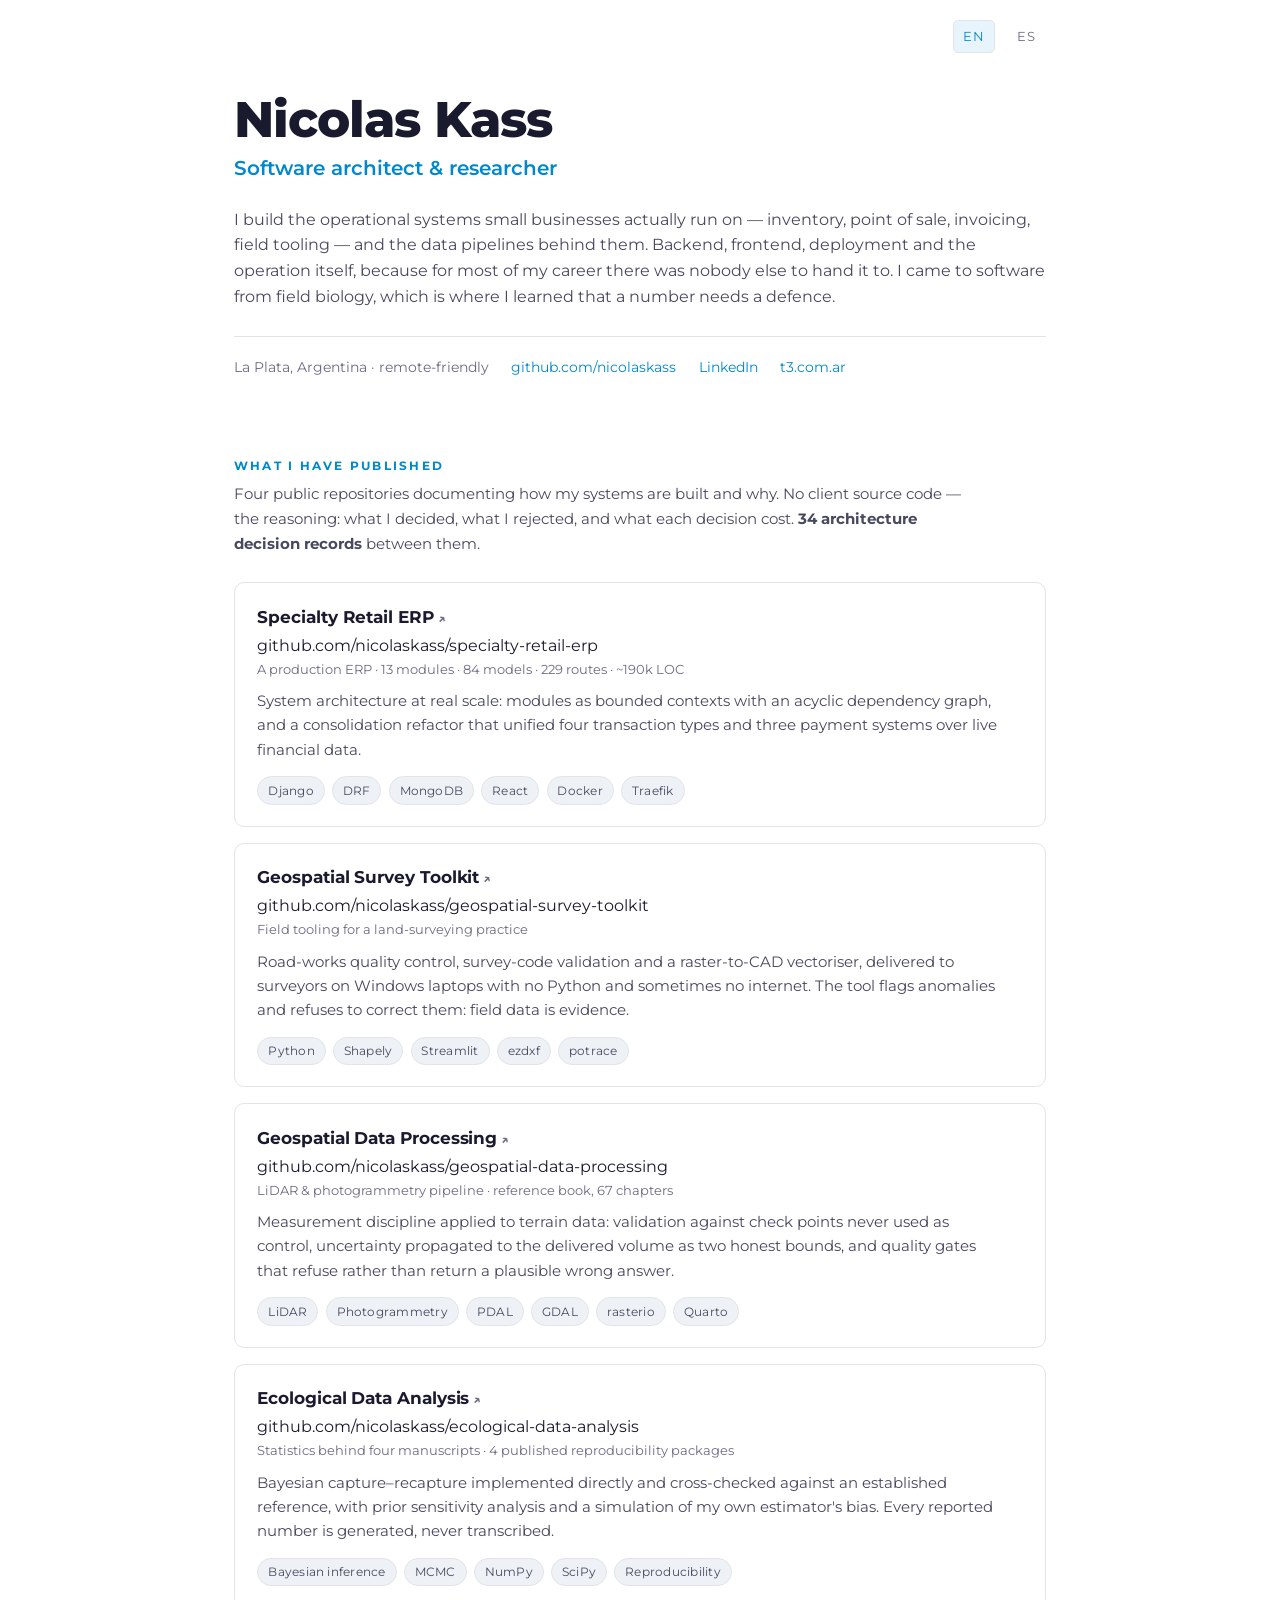
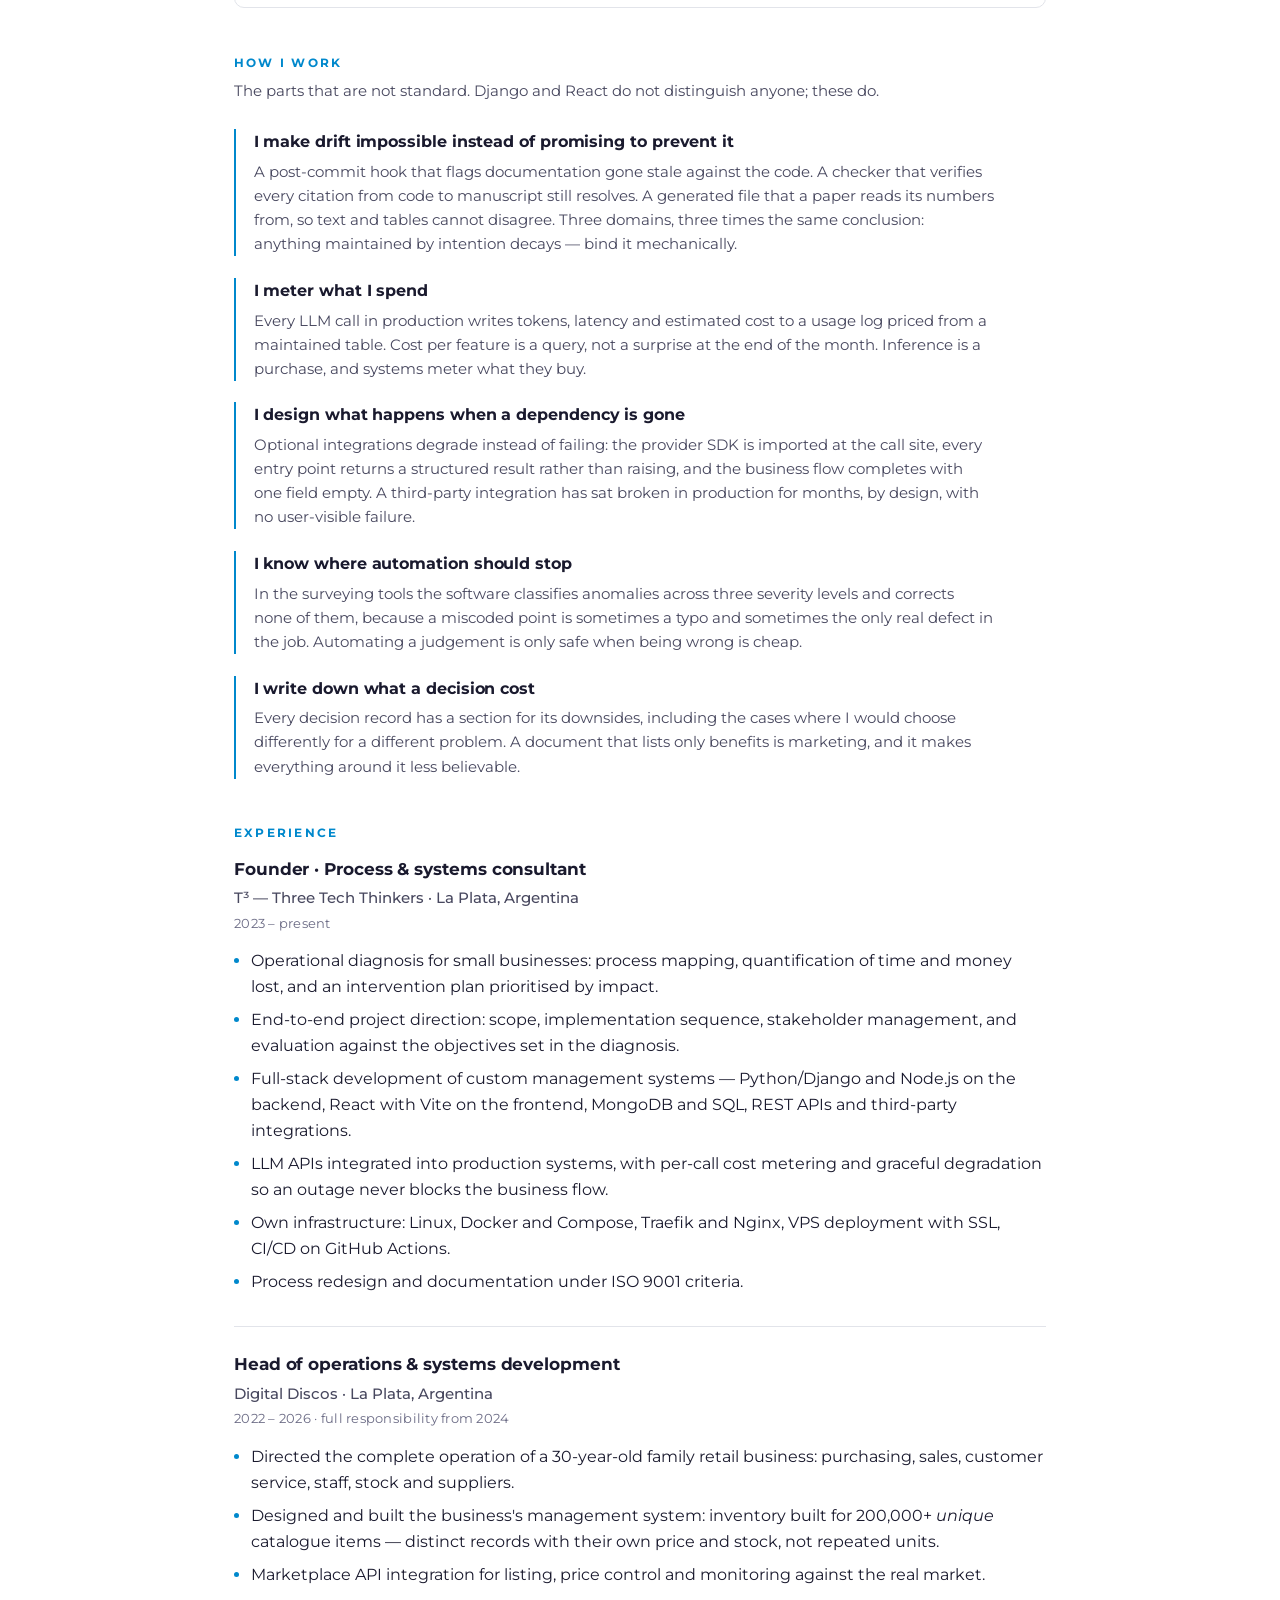
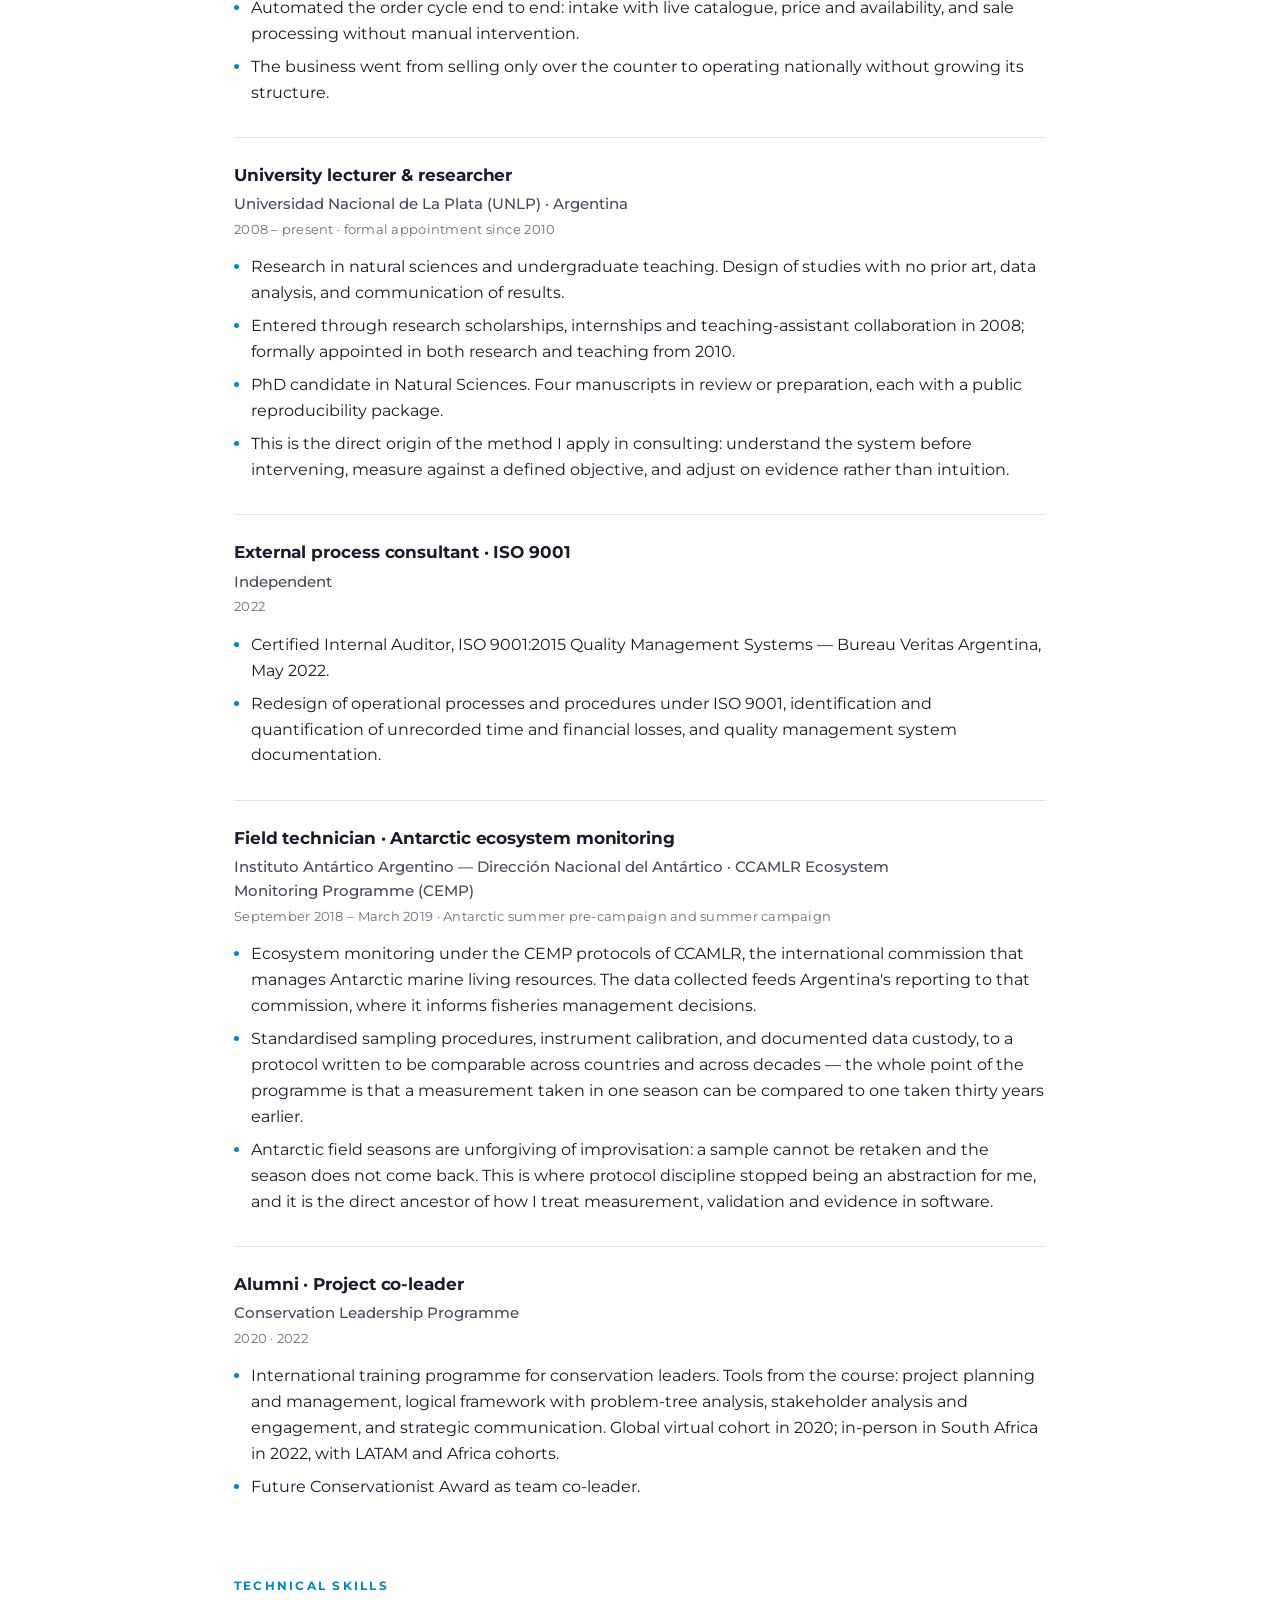
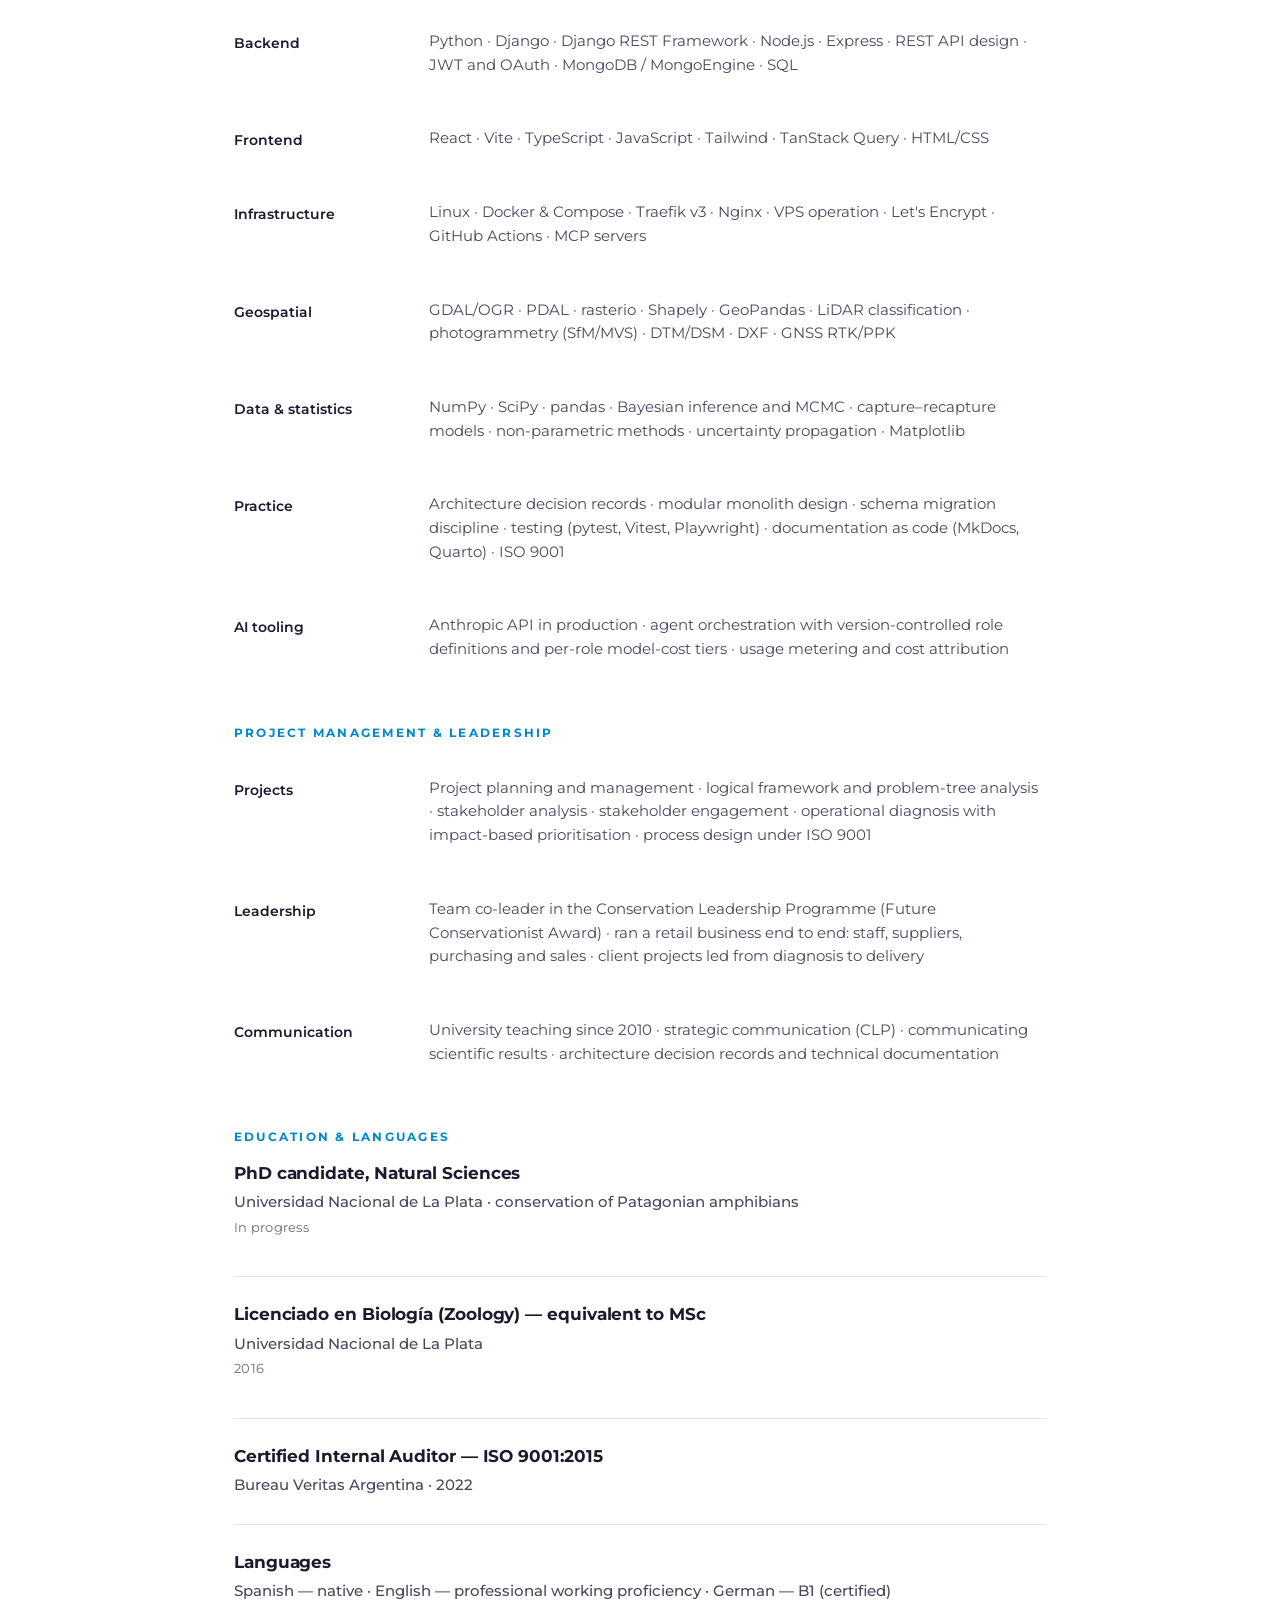
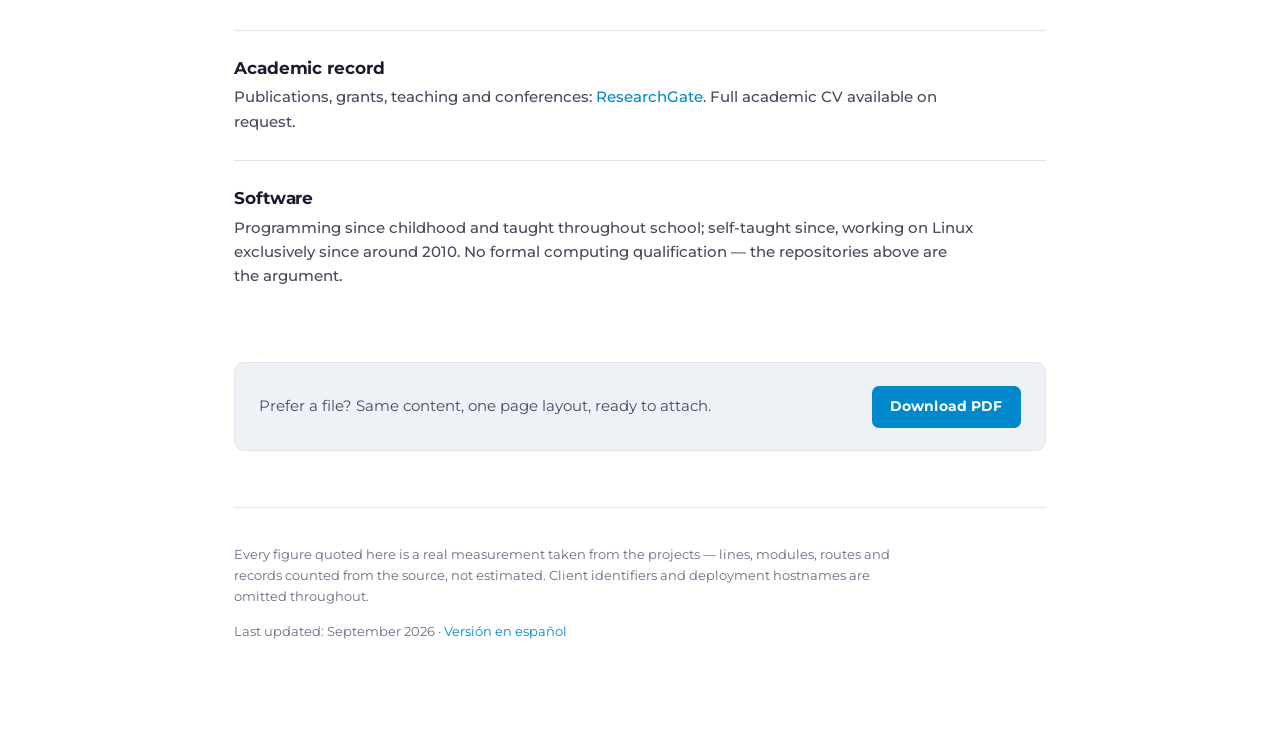
==== index.html @ 60ba73a2 "Año de la licenciatura: 2016 Co-Authored-By: Claude Opus 5 <noreply@anthropic.com>" ====
<!DOCTYPE html>
<html lang="en">
<head>
<meta charset="utf-8">
<meta name="viewport" content="width=device-width, initial-scale=1">
<title>Nicolas Kass — Software architect &amp; researcher | CV</title>
<meta name="description" content="Biologist who builds production software. Business systems, geospatial data pipelines, and the measurement discipline behind both. La Plata, Argentina.">
<link rel="canonical" href="https://nicolaskass.github.io/">
<link rel="alternate" hreflang="es" href="https://nicolaskass.github.io/es/">
<link rel="alternate" hreflang="en" href="https://nicolaskass.github.io/">
<meta property="og:title" content="Nicolas Kass — Software architect &amp; researcher">
<meta property="og:description" content="Biologist who builds production software. Business systems, geospatial pipelines, and the measurement discipline behind both.">
<meta property="og:type" content="profile">
<link rel="preconnect" href="https://fonts.googleapis.com">
<link rel="preconnect" href="https://fonts.gstatic.com" crossorigin>
<link href="https://fonts.googleapis.com/css2?family=Montserrat:wght@400;500;600;700;800&display=swap" rel="stylesheet">
<link rel="stylesheet" href="css/cv.css">
</head>
<body>
<div class="wrap">

<nav class="langbar">
    <span class="is-current">EN</span>
    <a href="es/">ES</a>
</nav>

<header class="head">
    <h1>Nicolas Kass</h1>
    <p class="role">Software architect &amp; researcher</p>
    <p class="pitch">
        I build the operational systems small businesses actually run on — inventory, point of
        sale, invoicing, field tooling — and the data pipelines behind them. Backend, frontend,
        deployment and the operation itself, because for most of my career there was nobody else
        to hand it to. I came to software from field biology, which is where I learned that a
        number needs a defence.
    </p>
    <div class="meta">
        <span>La Plata, Argentina · remote-friendly</span>
        <span><a href="https://github.com/nicolaskass">github.com/nicolaskass</a></span>
        <span><a href="https://www.linkedin.com/in/nicolaskass">LinkedIn</a></span>
        <span><a href="https://t3.com.ar">t3.com.ar</a></span>
    </div>
</header>

<section>
    <h2>What I have published</h2>
    <p class="lead">
        Four public repositories documenting how my systems are built and why. No client source
        code — the reasoning: what I decided, what I rejected, and what each decision cost.
        <strong>34 architecture decision records</strong> between them.
    </p>

    <div class="repos">
        <article class="repo">
            <h3><a href="https://github.com/nicolaskass/specialty-retail-erp">Specialty Retail ERP</a></h3>
            <span class="url">github.com/nicolaskass/specialty-retail-erp</span>
            <p class="what">A production ERP · 13 modules · 84 models · 229 routes · ~190k LOC</p>
            <p>
                System architecture at real scale: modules as bounded contexts with an acyclic
                dependency graph, and a consolidation refactor that unified four transaction types
                and three payment systems over live financial data.
            </p>
            <div class="tags">
                <span class="tag">Django</span><span class="tag">DRF</span><span class="tag">MongoDB</span><span class="tag">React</span><span class="tag">Docker</span><span class="tag">Traefik</span>
            </div>
        </article>

        <article class="repo">
            <h3><a href="https://github.com/nicolaskass/geospatial-survey-toolkit">Geospatial Survey Toolkit</a></h3>
            <span class="url">github.com/nicolaskass/geospatial-survey-toolkit</span>
            <p class="what">Field tooling for a land-surveying practice</p>
            <p>
                Road-works quality control, survey-code validation and a raster-to-CAD vectoriser,
                delivered to surveyors on Windows laptops with no Python and sometimes no internet.
                The tool flags anomalies and refuses to correct them: field data is evidence.
            </p>
            <div class="tags">
                <span class="tag">Python</span><span class="tag">Shapely</span><span class="tag">Streamlit</span><span class="tag">ezdxf</span><span class="tag">potrace</span>
            </div>
        </article>

        <article class="repo">
            <h3><a href="https://github.com/nicolaskass/geospatial-data-processing">Geospatial Data Processing</a></h3>
            <span class="url">github.com/nicolaskass/geospatial-data-processing</span>
            <p class="what">LiDAR &amp; photogrammetry pipeline · reference book, 67 chapters</p>
            <p>
                Measurement discipline applied to terrain data: validation against check points
                never used as control, uncertainty propagated to the delivered volume as two
                honest bounds, and quality gates that refuse rather than return a plausible
                wrong answer.
            </p>
            <div class="tags">
                <span class="tag">LiDAR</span><span class="tag">Photogrammetry</span><span class="tag">PDAL</span><span class="tag">GDAL</span><span class="tag">rasterio</span><span class="tag">Quarto</span>
            </div>
        </article>

        <article class="repo">
            <h3><a href="https://github.com/nicolaskass/ecological-data-analysis">Ecological Data Analysis</a></h3>
            <span class="url">github.com/nicolaskass/ecological-data-analysis</span>
            <p class="what">Statistics behind four manuscripts · 4 published reproducibility packages</p>
            <p>
                Bayesian capture–recapture implemented directly and cross-checked against an
                established reference, with prior sensitivity analysis and a simulation of my own
                estimator's bias. Every reported number is generated, never transcribed.
            </p>
            <div class="tags">
                <span class="tag">Bayesian inference</span><span class="tag">MCMC</span><span class="tag">NumPy</span><span class="tag">SciPy</span><span class="tag">Reproducibility</span>
            </div>
        </article>
    </div>
</section>

<section class="no-corto">
    <h2>How I work</h2>
    <p class="lead">
        The parts that are not standard. Django and React do not distinguish anyone; these do.
    </p>

    <div class="principles">
        <div class="principle">
            <h3>I make drift impossible instead of promising to prevent it</h3>
            <p>
                A post-commit hook that flags documentation gone stale against the code. A checker
                that verifies every citation from code to manuscript still resolves. A generated
                file that a paper reads its numbers from, so text and tables cannot disagree.
                Three domains, three times the same conclusion: anything maintained by intention
                decays — bind it mechanically.
            </p>
        </div>
        <div class="principle">
            <h3>I meter what I spend</h3>
            <p>
                Every LLM call in production writes tokens, latency and estimated cost to a usage
                log priced from a maintained table. Cost per feature is a query, not a surprise at
                the end of the month. Inference is a purchase, and systems meter what they buy.
            </p>
        </div>
        <div class="principle">
            <h3>I design what happens when a dependency is gone</h3>
            <p>
                Optional integrations degrade instead of failing: the provider SDK is imported at
                the call site, every entry point returns a structured result rather than raising,
                and the business flow completes with one field empty. A third-party integration
                has sat broken in production for months, by design, with no user-visible failure.
            </p>
        </div>
        <div class="principle">
            <h3>I know where automation should stop</h3>
            <p>
                In the surveying tools the software classifies anomalies across three severity
                levels and corrects none of them, because a miscoded point is sometimes a typo and
                sometimes the only real defect in the job. Automating a judgement is only safe when
                being wrong is cheap.
            </p>
        </div>
        <div class="principle">
            <h3>I write down what a decision cost</h3>
            <p>
                Every decision record has a section for its downsides, including the cases where I
                would choose differently for a different problem. A document that lists only
                benefits is marketing, and it makes everything around it less believable.
            </p>
        </div>
    </div>
</section>

<section>
    <h2>Experience</h2>

    <article class="entry">
        <h3>Founder · Process &amp; systems consultant</h3>
        <p class="org">T³ — Three Tech Thinkers · La Plata, Argentina</p>
        <p class="when">2023 – present</p>
        <ul>
            <li>Operational diagnosis for small businesses: process mapping, quantification of time and money lost, and an intervention plan prioritised by impact.</li>
            <li>End-to-end project direction: scope, implementation sequence, stakeholder management, and evaluation against the objectives set in the diagnosis.</li>
            <li>Full-stack development of custom management systems — Python/Django and Node.js on the backend, React with Vite on the frontend, MongoDB and SQL, REST APIs and third-party integrations.</li>
            <li>LLM APIs integrated into production systems, with per-call cost metering and graceful degradation so an outage never blocks the business flow.</li>
            <li class="no-corto">Own infrastructure: Linux, Docker and Compose, Traefik and Nginx, VPS deployment with SSL, CI/CD on GitHub Actions.</li>
            <li class="no-corto">Process redesign and documentation under ISO 9001 criteria.</li>
        </ul>
    </article>

    <article class="entry">
        <h3>Head of operations &amp; systems development</h3>
        <p class="org">Digital Discos · La Plata, Argentina</p>
        <p class="when">2022 – 2026 · full responsibility from 2024</p>
        <ul>
            <li>Directed the complete operation of a 30-year-old family retail business: purchasing, sales, customer service, staff, stock and suppliers.</li>
            <li>Designed and built the business's management system: inventory built for 200,000+ <em>unique</em> catalogue items — distinct records with their own price and stock, not repeated units.</li>
            <li>Marketplace API integration for listing, price control and monitoring against the real market.</li>
            <li class="no-corto">Automated the order cycle end to end: intake with live catalogue, price and availability, and sale processing without manual intervention.</li>
            <li>The business went from selling only over the counter to operating nationally without growing its structure.</li>
        </ul>
    </article>

    <article class="entry">
        <h3>University lecturer &amp; researcher</h3>
        <p class="org">Universidad Nacional de La Plata (UNLP) · Argentina</p>
        <p class="when">2008 – present · formal appointment since 2010</p>
        <ul>
            <li>Research in natural sciences and undergraduate teaching. Design of studies with no prior art, data analysis, and communication of results.</li>
            <li class="no-corto">Entered through research scholarships, internships and teaching-assistant collaboration in 2008; formally appointed in both research and teaching from 2010.</li>
            <li>PhD candidate in Natural Sciences. Four manuscripts in review or preparation, each with a public reproducibility package.</li>
            <li class="no-corto">This is the direct origin of the method I apply in consulting: understand the system before intervening, measure against a defined objective, and adjust on evidence rather than intuition.</li>
        </ul>
    </article>

    <article class="entry no-corto">
        <h3>External process consultant · ISO 9001</h3>
        <p class="org">Independent</p>
        <p class="when">2022</p>
        <ul>
            <li>Certified Internal Auditor, ISO 9001:2015 Quality Management Systems — Bureau Veritas Argentina, May 2022.</li>
            <li>Redesign of operational processes and procedures under ISO 9001, identification and quantification of unrecorded time and financial losses, and quality management system documentation.</li>
        </ul>
    </article>

    <article class="entry">
        <h3>Field technician · Antarctic ecosystem monitoring</h3>
        <p class="org">Instituto Antártico Argentino — Dirección Nacional del Antártico · CCAMLR Ecosystem Monitoring Programme (CEMP)</p>
        <p class="when">September 2018 – March 2019 · Antarctic summer pre-campaign and summer campaign</p>
        <ul>
            <li>Ecosystem monitoring under the CEMP protocols of CCAMLR, the international commission that manages Antarctic marine living resources. The data collected feeds Argentina's reporting to that commission, where it informs fisheries management decisions.</li>
            <li class="no-corto">Standardised sampling procedures, instrument calibration, and documented data custody, to a protocol written to be comparable across countries and across decades — the whole point of the programme is that a measurement taken in one season can be compared to one taken thirty years earlier.</li>
            <li class="no-corto">Antarctic field seasons are unforgiving of improvisation: a sample cannot be retaken and the season does not come back. This is where protocol discipline stopped being an abstraction for me, and it is the direct ancestor of how I treat measurement, validation and evidence in software.</li>
        </ul>
    </article>

    <article class="entry">
        <h3>Alumni · Project co-leader</h3>
        <p class="org">Conservation Leadership Programme</p>
        <p class="when">2020 · 2022</p>
        <ul>
            <li>International training programme for conservation leaders. Tools from the course: project planning and management, logical framework with problem-tree analysis, stakeholder analysis and engagement, and strategic communication. Global virtual cohort in 2020; in-person in South Africa in 2022, with LATAM and Africa cohorts.</li>
            <li>Future Conservationist Award as team co-leader.</li>
        </ul>
    </article>
</section>

<section>
    <h2>Technical skills</h2>
    <div class="skills">
        <dl class="skillrow">
            <dt>Backend</dt>
            <dd>Python · Django · Django REST Framework · Node.js · Express · REST API design · JWT and OAuth · MongoDB / MongoEngine · SQL</dd>
        </dl>
        <dl class="skillrow">
            <dt>Frontend</dt>
            <dd>React · Vite · TypeScript · JavaScript · Tailwind · TanStack Query · HTML/CSS</dd>
        </dl>
        <dl class="skillrow">
            <dt>Infrastructure</dt>
            <dd>Linux · Docker &amp; Compose · Traefik v3 · Nginx · VPS operation · Let's Encrypt · GitHub Actions · MCP servers</dd>
        </dl>
        <dl class="skillrow no-corto">
            <dt>Geospatial</dt>
            <dd>GDAL/OGR · PDAL · rasterio · Shapely · GeoPandas · LiDAR classification · photogrammetry (SfM/MVS) · DTM/DSM · DXF · GNSS RTK/PPK</dd>
        </dl>
        <dl class="skillrow">
            <dt>Data &amp; statistics</dt>
            <dd>NumPy · SciPy · pandas · Bayesian inference and MCMC · capture–recapture models · non-parametric methods · uncertainty propagation · Matplotlib</dd>
        </dl>
        <dl class="skillrow">
            <dt>Practice</dt>
            <dd>Architecture decision records · modular monolith design · schema migration discipline · testing (pytest, Vitest, Playwright) · documentation as code (MkDocs, Quarto) · ISO 9001</dd>
        </dl>
        <dl class="skillrow">
            <dt>AI tooling</dt>
            <dd>Anthropic API in production · agent orchestration with version-controlled role definitions and per-role model-cost tiers · usage metering and cost attribution</dd>
        </dl>
    </div>
</section>

<section>
    <h2>Project management &amp; leadership</h2>
    <div class="skills">
        <dl class="skillrow">
            <dt>Projects</dt>
            <dd>Project planning and management · logical framework and problem-tree analysis · stakeholder analysis · stakeholder engagement · operational diagnosis with impact-based prioritisation · process design under ISO 9001</dd>
        </dl>
        <dl class="skillrow">
            <dt>Leadership</dt>
            <dd>Team co-leader in the Conservation Leadership Programme (Future Conservationist Award) · ran a retail business end to end: staff, suppliers, purchasing and sales · client projects led from diagnosis to delivery</dd>
        </dl>
        <dl class="skillrow">
            <dt>Communication</dt>
            <dd>University teaching since 2010 · strategic communication (CLP) · communicating scientific results · architecture decision records and technical documentation</dd>
        </dl>
    </div>
</section>

<section>
    <h2>Education &amp; languages</h2>
    <article class="entry">
        <h3>PhD candidate, Natural Sciences</h3>
        <p class="org">Universidad Nacional de La Plata · conservation of Patagonian amphibians</p>
        <p class="when">In progress</p>
    </article>
    <article class="entry">
        <h3>Licenciado en Biología (Zoology) — equivalent to MSc</h3>
        <p class="org">Universidad Nacional de La Plata</p>
        <p class="when">2016</p>
    </article>
    <article class="entry">
        <h3>Certified Internal Auditor — ISO 9001:2015</h3>
        <p class="org">Bureau Veritas Argentina · 2022</p>
    </article>
    <article class="entry">
        <h3>Languages</h3>
        <p class="org">Spanish — native · English — professional working proficiency · German — B1 (certified)</p>
    </article>
    <article class="entry no-corto">
        <h3>Academic record</h3>
        <p class="org">Publications, grants, teaching and conferences:
        <a href="https://www.researchgate.net/profile/Nicolas_Kass">ResearchGate</a>.
        Full academic CV available on request.</p>
    </article>
    <article class="entry">
        <h3>Software</h3>
        <p class="org">Programming since childhood and taught throughout school; self-taught since, working on Linux exclusively since around 2010. No formal computing qualification — the repositories above are the argument.</p>
    </article>
</section>

<div class="pdf-cta">
    <p>Prefer a file? Same content, one page layout, ready to attach.</p>
    <a class="btn" href="nicolas-kass-cv-en.pdf">Download PDF</a>
</div>

<footer class="foot">
    <p>
        Every figure quoted here is a real measurement taken from the projects — lines, modules,
        routes and records counted from the source, not estimated. Client identifiers and
        deployment hostnames are omitted throughout.
    </p>
    <p>Last updated: September 2026 · <a href="es/">Versión en español</a></p>
</footer>

</div>
</body>
</html>
---- css/cv.css ----
/* CV — Nicolas Kass
   Paleta y tipografía del manual de marca de T³: acento cian #00d4ff,
   superficies oscuras #0a0a0f / #111118, Montserrat.
   Pantalla en oscuro; impresión en claro (§ @media print al final). */

:root {
    --bg:            #0a0a0f;
    --bg-alt:        #111118;
    --bg-card:       #16161f;
    --border:        #252535;
    --text:          #eaeaef;
    --text-soft:     #9090a8;
    --text-muted:    #606078;
    --accent:        #00d4ff;
    --accent-soft:   rgba(0, 212, 255, 0.12);
    --violet:        #6c5ce7;
    --measure:       74ch;
    --font: "Montserrat", "Helvetica Neue", Helvetica, Arial, sans-serif;
}

*, *::before, *::after { box-sizing: border-box; }

html { -webkit-text-size-adjust: 100%; }

body {
    margin: 0;
    background: var(--bg);
    color: var(--text);
    font-family: var(--font);
    font-size: 16px;
    line-height: 1.62;
    font-weight: 400;
}

.wrap {
    max-width: 860px;
    margin: 0 auto;
    padding: 0 1.5rem 5rem;
}

a { color: var(--accent); text-decoration: none; }
a:hover, a:focus-visible { text-decoration: underline; }

/* ── Barra de idioma ─────────────────────────────────────────────── */

.langbar {
    display: flex;
    justify-content: flex-end;
    gap: .75rem;
    align-items: center;
    padding: 1.25rem 0 0;
    font-size: .82rem;
    letter-spacing: .04em;
    text-transform: uppercase;
}

.langbar a, .langbar span {
    color: var(--text-muted);
    padding: .3rem .6rem;
    border: 1px solid transparent;
    border-radius: 5px;
}

.langbar .is-current {
    color: var(--accent);
    border-color: var(--border);
    background: var(--accent-soft);
}

/* ── Encabezado ──────────────────────────────────────────────────── */

.head { padding: 2.5rem 0 2rem; }

.head h1 {
    font-size: clamp(2.1rem, 5.5vw, 3.1rem);
    font-weight: 800;
    letter-spacing: -.02em;
    margin: 0 0 .35rem;
    line-height: 1.08;
}

.head .role {
    font-size: clamp(1.02rem, 2.6vw, 1.24rem);
    font-weight: 600;
    color: var(--accent);
    margin: 0 0 1.4rem;
}

.head .pitch {
    max-width: var(--measure);
    color: var(--text-soft);
    margin: 0 0 1.6rem;
}

.meta {
    display: flex;
    flex-wrap: wrap;
    gap: .5rem 1.4rem;
    font-size: .9rem;
    color: var(--text-muted);
    padding-top: 1.2rem;
    border-top: 1px solid var(--border);
}

/* ── Secciones ───────────────────────────────────────────────────── */

section { padding-top: 2.8rem; }

h2 {
    font-size: .78rem;
    font-weight: 700;
    letter-spacing: .18em;
    text-transform: uppercase;
    color: var(--accent);
    margin: 0 0 .35rem;
}

h2 + .lead {
    color: var(--text-soft);
    max-width: var(--measure);
    margin: 0 0 1.6rem;
    font-size: .96rem;
}

h3 {
    font-size: 1.06rem;
    font-weight: 700;
    margin: 0 0 .2rem;
    letter-spacing: -.005em;
}

p { max-width: var(--measure); }

/* ── Entradas de experiencia ─────────────────────────────────────── */

.entry {
    padding: 1.5rem 0;
    border-top: 1px solid var(--border);
}

.entry:first-of-type { border-top: none; padding-top: .4rem; }

.entry .org {
    color: var(--text-soft);
    font-size: .93rem;
    font-weight: 500;
    margin: 0 0 .15rem;
}

.entry .when {
    color: var(--text-muted);
    font-size: .84rem;
    letter-spacing: .02em;
    margin: 0 0 .85rem;
}

.entry ul { margin: .7rem 0 0; padding-left: 1.05rem; }
.entry li { margin-bottom: .45rem; max-width: var(--measure); }
.entry li::marker { color: var(--accent); }

/* ── Tarjetas de repositorio ─────────────────────────────────────── */

.repos { display: grid; gap: 1rem; margin-top: 1.2rem; }

.repo {
    background: var(--bg-card);
    border: 1px solid var(--border);
    border-radius: 10px;
    padding: 1.3rem 1.4rem;
    transition: border-color .2s ease;
}

.repo:hover { border-color: var(--accent); }

.repo h3 { margin-bottom: .1rem; }
.repo h3 a { color: var(--text); }
.repo h3 a::after { content: " ↗"; font-size: .78em; color: var(--text-muted); }
.repo h3 a:hover { color: var(--accent); text-decoration: none; }
.repo h3 a:hover::after { color: var(--accent); }

.repo .what {
    color: var(--text-muted);
    font-size: .84rem;
    margin: 0 0 .55rem;
}

.repo p { margin: 0; font-size: .93rem; color: var(--text-soft); }

/* ── Principios (lo que diferencia) ──────────────────────────────── */

.principles { display: grid; gap: 1.35rem; margin-top: 1.2rem; }

.principle {
    padding-left: 1.1rem;
    border-left: 2px solid var(--accent);
}

.principle h3 { font-size: 1rem; margin-bottom: .3rem; }
.principle p { margin: 0; font-size: .93rem; color: var(--text-soft); }

/* ── Etiquetas ───────────────────────────────────────────────────── */

.tags { display: flex; flex-wrap: wrap; gap: .45rem; margin-top: .9rem; }

.tag {
    font-size: .76rem;
    letter-spacing: .02em;
    color: var(--text-soft);
    background: var(--bg-alt);
    border: 1px solid var(--border);
    border-radius: 999px;
    padding: .22rem .62rem;
}

/* ── Grupos de aptitudes ─────────────────────────────────────────── */

.skills { display: grid; gap: 1.1rem; margin-top: 1.1rem; }

.skillrow { display: grid; grid-template-columns: 11rem 1fr; gap: .6rem 1.2rem; }

.skillrow dt {
    font-weight: 600;
    font-size: .88rem;
    color: var(--text);
    padding-top: .12rem;
}

.skillrow dd { margin: 0; color: var(--text-soft); font-size: .92rem; }

@media (max-width: 620px) {
    .skillrow { grid-template-columns: 1fr; gap: .2rem; }
}

/* ── Descarga PDF ────────────────────────────────────────────────── */

.pdf-cta {
    margin-top: 3rem;
    padding: 1.4rem 1.5rem;
    border: 1px solid var(--border);
    border-radius: 10px;
    background: var(--bg-alt);
    display: flex;
    flex-wrap: wrap;
    gap: 1rem;
    align-items: center;
    justify-content: space-between;
}

.pdf-cta p { margin: 0; font-size: .92rem; color: var(--text-soft); }

.btn {
    display: inline-block;
    padding: .6rem 1.15rem;
    border-radius: 7px;
    background: var(--accent);
    color: #04141a;
    font-weight: 700;
    font-size: .89rem;
    letter-spacing: .01em;
}

.btn:hover { background: #33dfff; text-decoration: none; }

/* ── Pie ─────────────────────────────────────────────────────────── */

.foot {
    margin-top: 3.5rem;
    padding-top: 1.4rem;
    border-top: 1px solid var(--border);
    color: var(--text-muted);
    font-size: .82rem;
}

.foot p { max-width: var(--measure); }

/* ── Versión corta ───────────────────────────────────────────────── */

/* La versión de dos páginas para postulaciones sale de este mismo HTML: el
   panel de T3 le pone la clase cv-corto al <html> y esto oculta lo que sobra.
   Una sola fuente, así la corta no se queda atrás cuando se edita la larga.
   Va en <html> y no en <body> porque achicar el rem solo se puede desde la raíz. */
.cv-corto .no-corto,
.cv-corto .repo p:not(.what),
.cv-corto .repo .tags,
.cv-corto h2 + .lead,
.cv-corto .foot { display: none; }

@media print {
    /* Casi todo está medido en rem, y el rem sale de la raíz (16px), no de los
       9pt del body: sin esto las aptitudes y los márgenes imprimen más grandes
       de lo que el resto del bloque de impresión supone. */
    html.cv-corto { font-size: 11px; }

    .cv-corto .skills { margin-top: .5rem; }
    .cv-corto .skillrow + .skillrow { margin-top: .3rem; }

    .cv-corto section { padding-top: .9rem; }
    .cv-corto .entry { padding: .45rem 0; }
    .cv-corto .entry .when { margin-bottom: .3rem; }
    .cv-corto .entry ul { margin-top: .3rem; }
    .cv-corto .repos { margin-top: .6rem; }
    .cv-corto .repo + .repo { margin-top: .35rem; }
    .cv-corto .repo { padding: .4rem .6rem; }
    .cv-corto .repo .what { margin: 0; }
    .cv-corto .head .pitch { margin-bottom: .8rem; }
    .cv-corto .meta { padding-top: .5rem; margin-top: .4rem; }
}

/* ── Tema claro del sistema ──────────────────────────────────────── */

@media (prefers-color-scheme: light) {
    :root {
        --bg: #ffffff;  --bg-alt: #eef1f6;  --bg-card: #ffffff;
        --border: #e2e4ea;
        --text: #1a1a2e;  --text-soft: #48485f;  --text-muted: #6b6b85;
        --accent: #0088cc;               /* el cian brillante no contrasta sobre blanco */
        --accent-soft: rgba(0, 136, 204, .09);
    }
    .btn { color: #ffffff; }
    .btn:hover { background: #0077b3; }
}

/* ── Impresión / PDF ─────────────────────────────────────────────── */

@page {
    size: A4;
    margin: 15mm 16mm 16mm;
    @bottom-center {
        content: "Nicolas Kass · " counter(page) " / " counter(pages);
        font-family: "Montserrat", Arial, sans-serif;
        font-size: 8pt;
        color: #8888a0;
    }
}

@media print {
    :root {
        --bg: #ffffff;  --bg-alt: #ffffff;  --bg-card: #ffffff;
        --border: #d9dbe3;
        --text: #14141f;  --text-soft: #33334a;  --text-muted: #5c5c74;
        --accent: #006f9c;               /* legible en impresión a color y en gris */
        --accent-soft: transparent;
        --measure: 100%;
    }

    /* Casi todo está en rem, que sale de la raíz y no de los 9pt del body.
       A 16px, el español dejaba una sexta hoja con siete renglones. */
    html { font-size: 15px; }
    body { font-size: 9pt; line-height: 1.38; }
    .wrap { max-width: none; padding: 0; }
    p { margin: .3rem 0; }

    /* Nada de esto tiene sentido en papel */
    .langbar, .pdf-cta, .repo:hover { display: none; }

    a { color: var(--text); text-decoration: none; }

    /* Las URL importan en papel: si no se ven, el link no existe */
    .repo h3 a::after { content: ""; }
    .repo h3 a { color: var(--text); }
    .repo .url {
        display: block;
        font-size: 7.8pt;
        color: var(--accent);
        margin-top: .15rem;
        word-break: break-all;
    }

    .head { padding: 0 0 1rem; }
    .head h1 { font-size: 22pt; }
    .head .role { font-size: 11pt; margin-bottom: .7rem; }

    section { padding-top: 1.15rem; }
    h2 { font-size: 8pt; margin-bottom: .25rem; }
    h2 + .lead { font-size: 9pt; margin-bottom: .8rem; }
    h3 { font-size: 10pt; }

    .entry { padding: .75rem 0; break-inside: avoid; }
    .entry li { margin-bottom: .22rem; }

    /* WeasyPrint no parte bien un contenedor grid entre páginas: con los repos
       en grid, sumarle un renglón al encabezado mandaba toda la experiencia a
       la hoja siguiente y dejaba media página en blanco. En papel son bloques
       comunes, con el espacio puesto a mano. */
    .repos, .skills, .principles { display: block; }
    .repo + .repo { margin-top: .5rem; }
    .principle + .principle { margin-top: .8rem; }

    /* El <dl> trae margen propio: era el hueco de tres renglones entre filas. */
    .skillrow { margin: 0; break-inside: avoid; }
    .skillrow + .skillrow { margin-top: .5rem; }

    .repo { padding: .6rem .7rem; break-inside: avoid; }
    .repo p { font-size: 8.8pt; }

    .principle { break-inside: avoid; }
    .principles { gap: .8rem; }

    .tag { font-size: 7.5pt; padding: .1rem .45rem; }

    .foot { margin-top: 1.4rem; font-size: 8pt; }

    /* Solo las unidades chicas se mantienen enteras. Aplicar esto a `section`
       empuja una sección completa a la página siguiente y deja media hoja en
       blanco — que es exactamente lo que pasaba. */
    .entry, .repo, .principle { page-break-inside: avoid; }
    h2, h3 { break-after: avoid; }
}
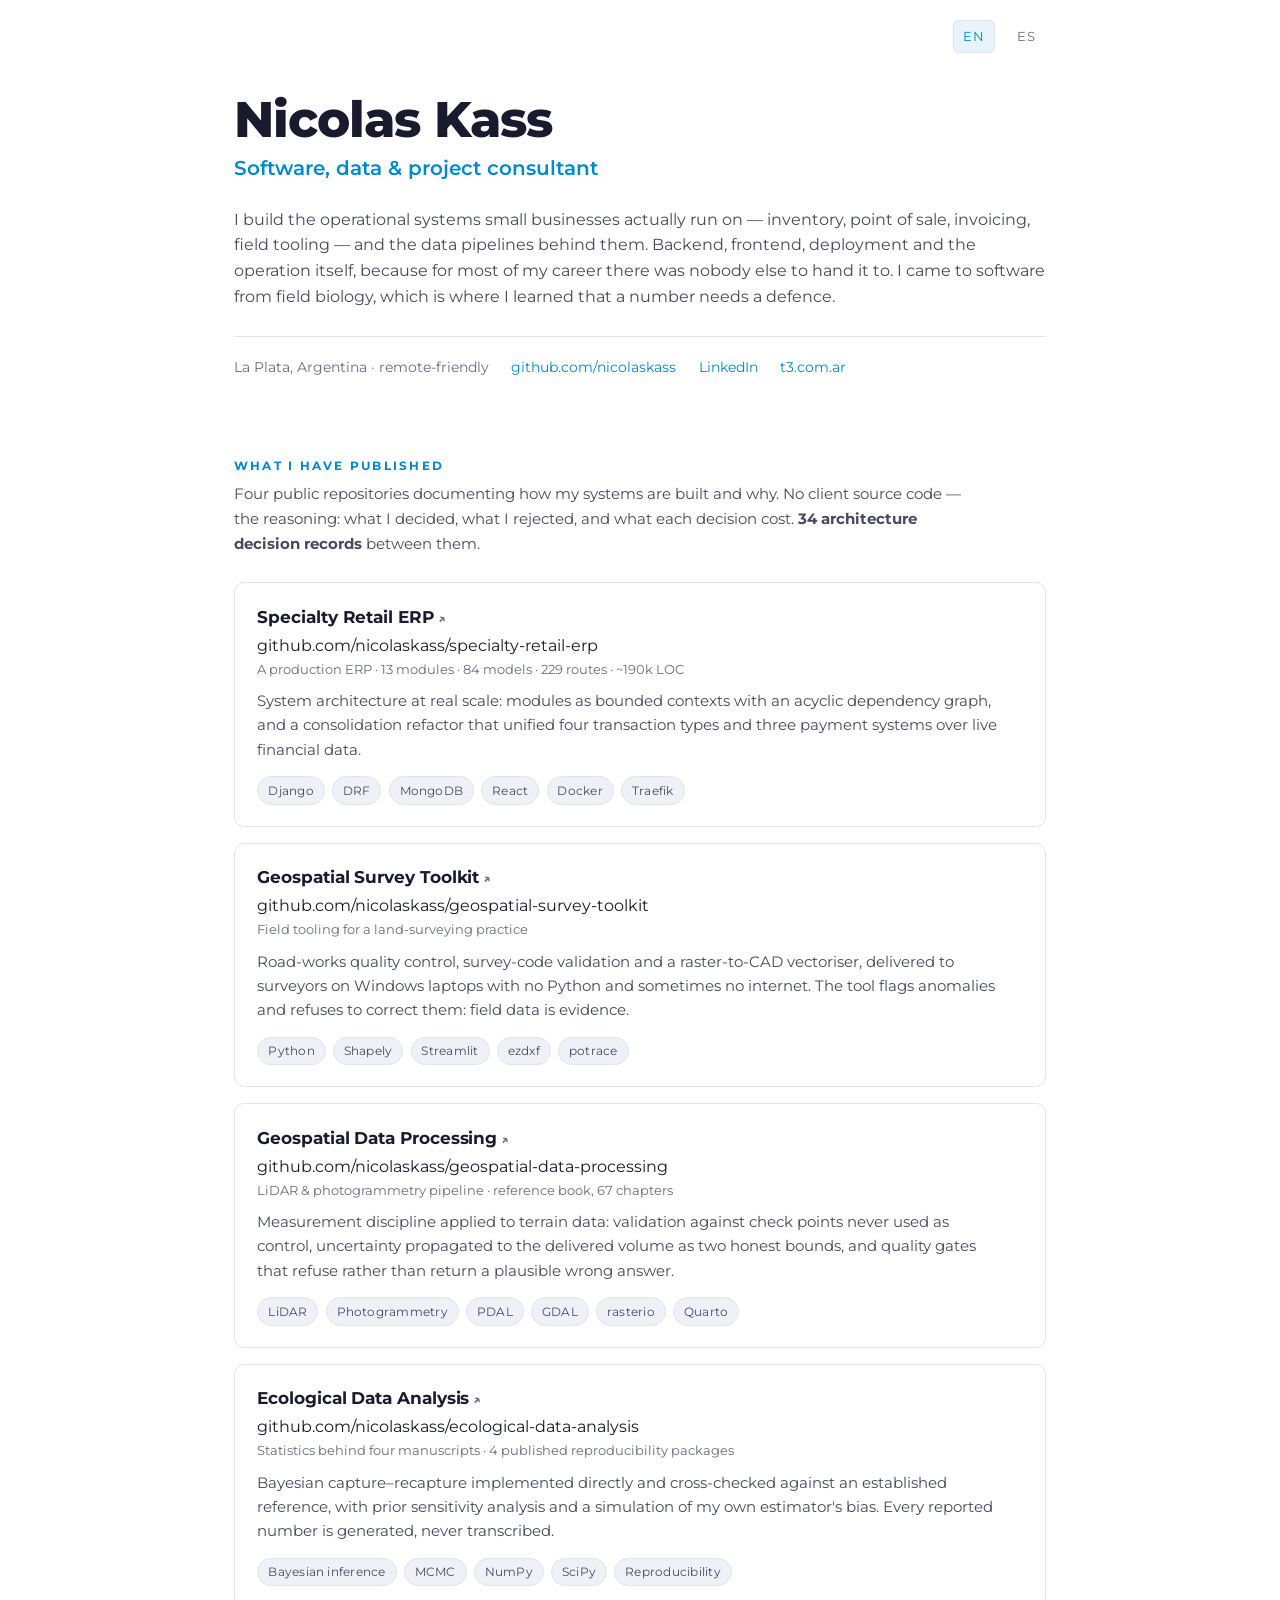
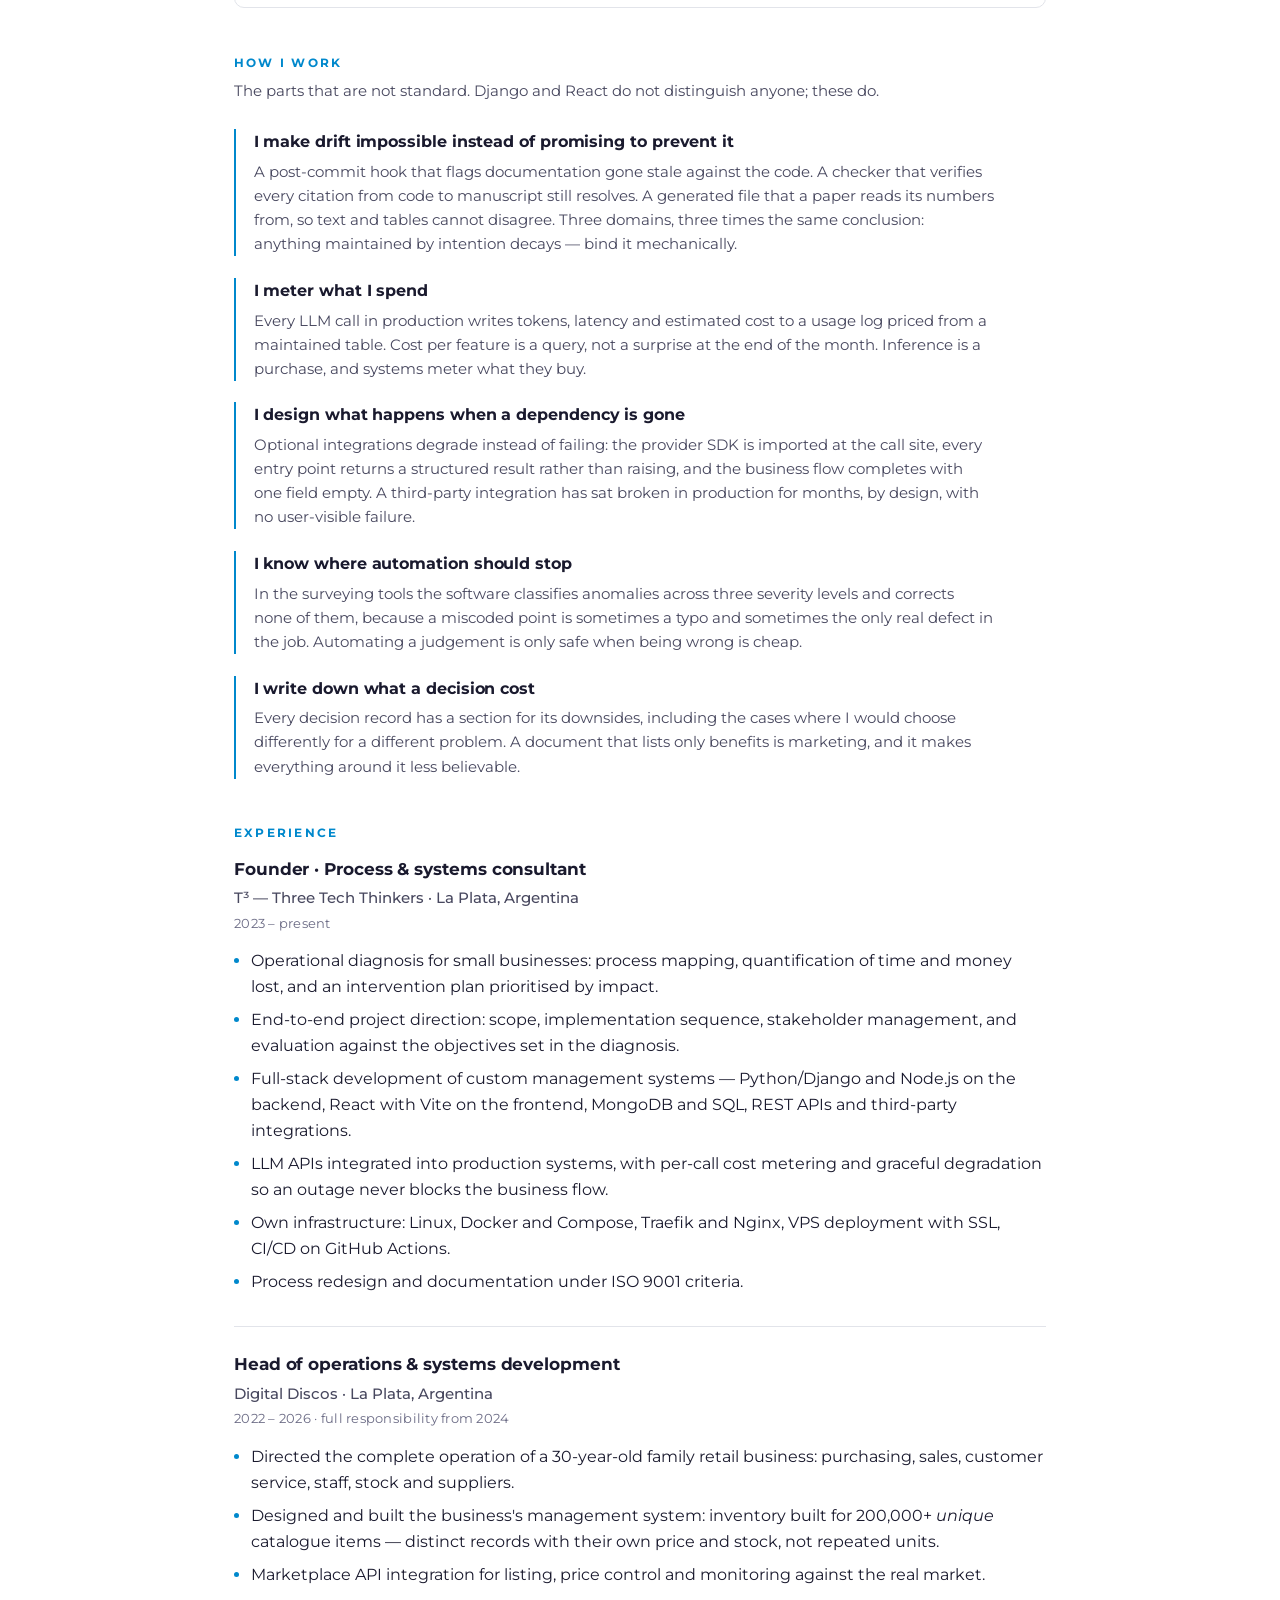
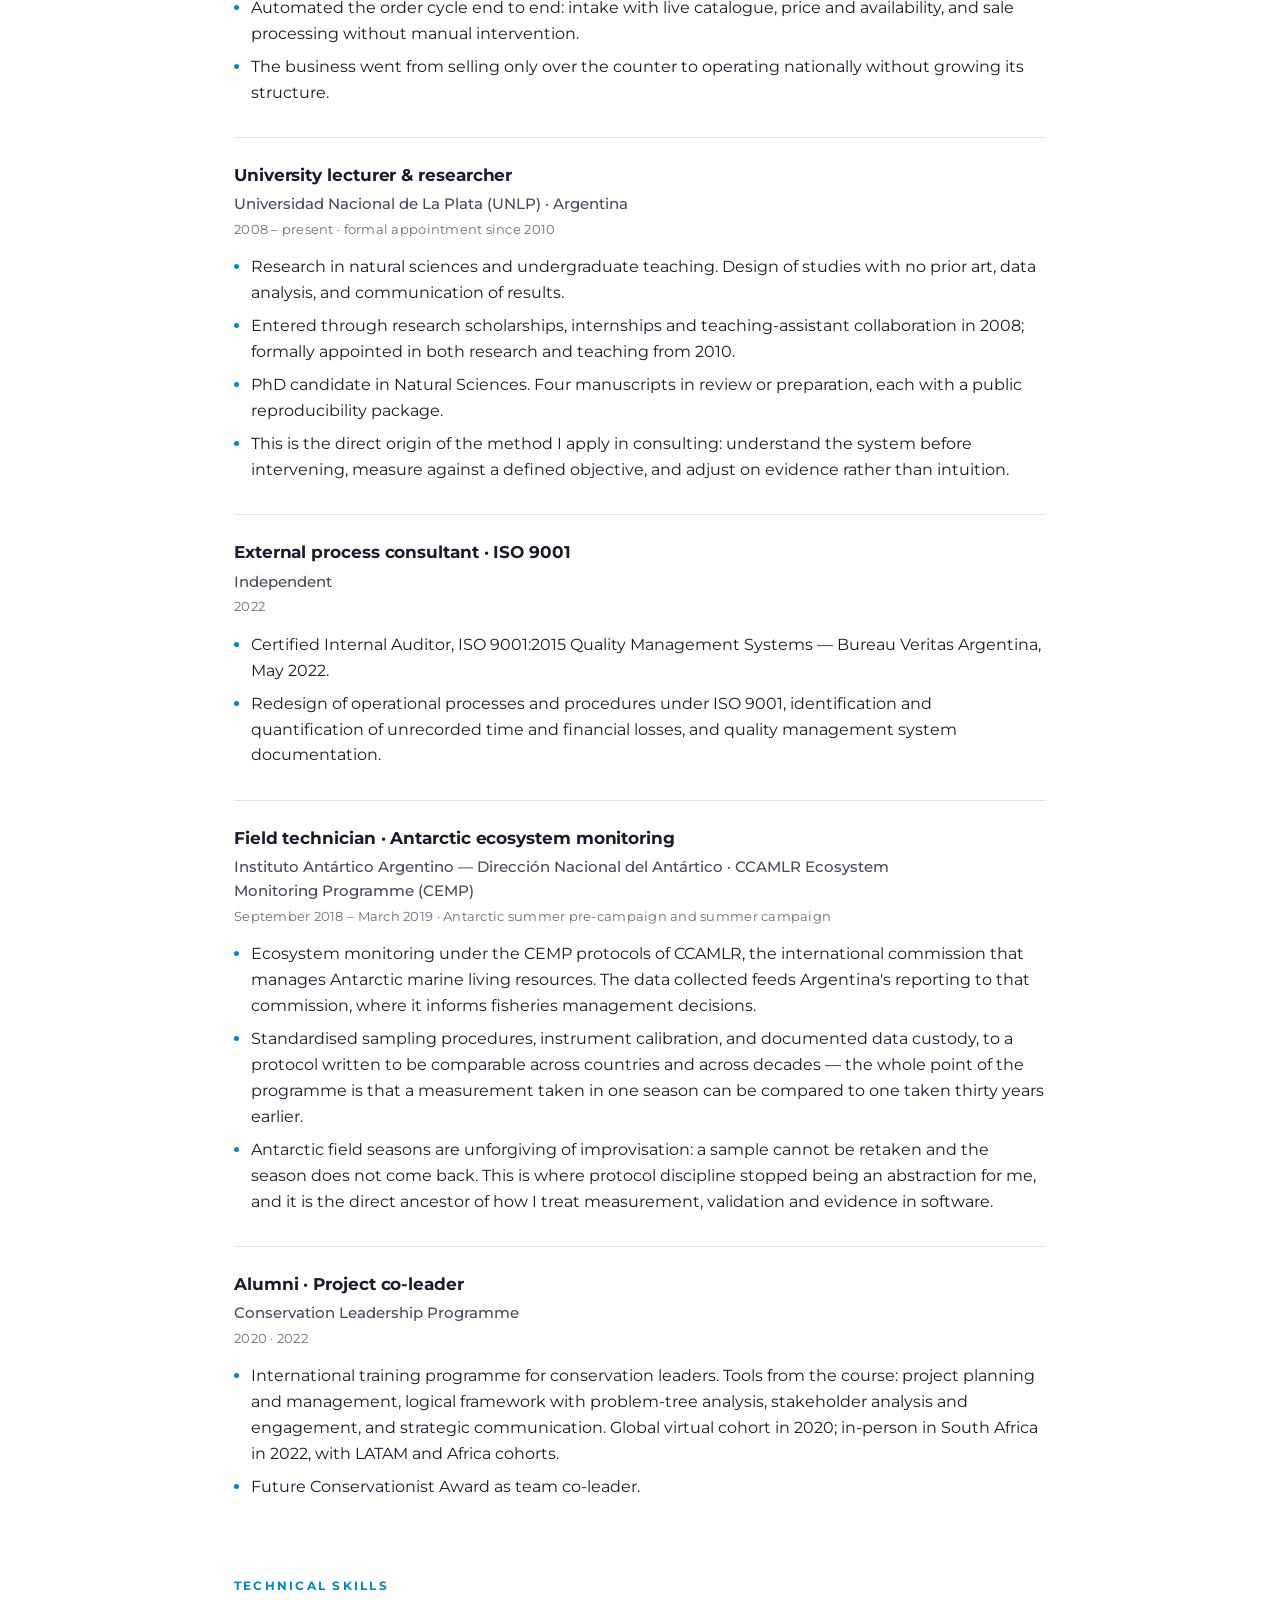
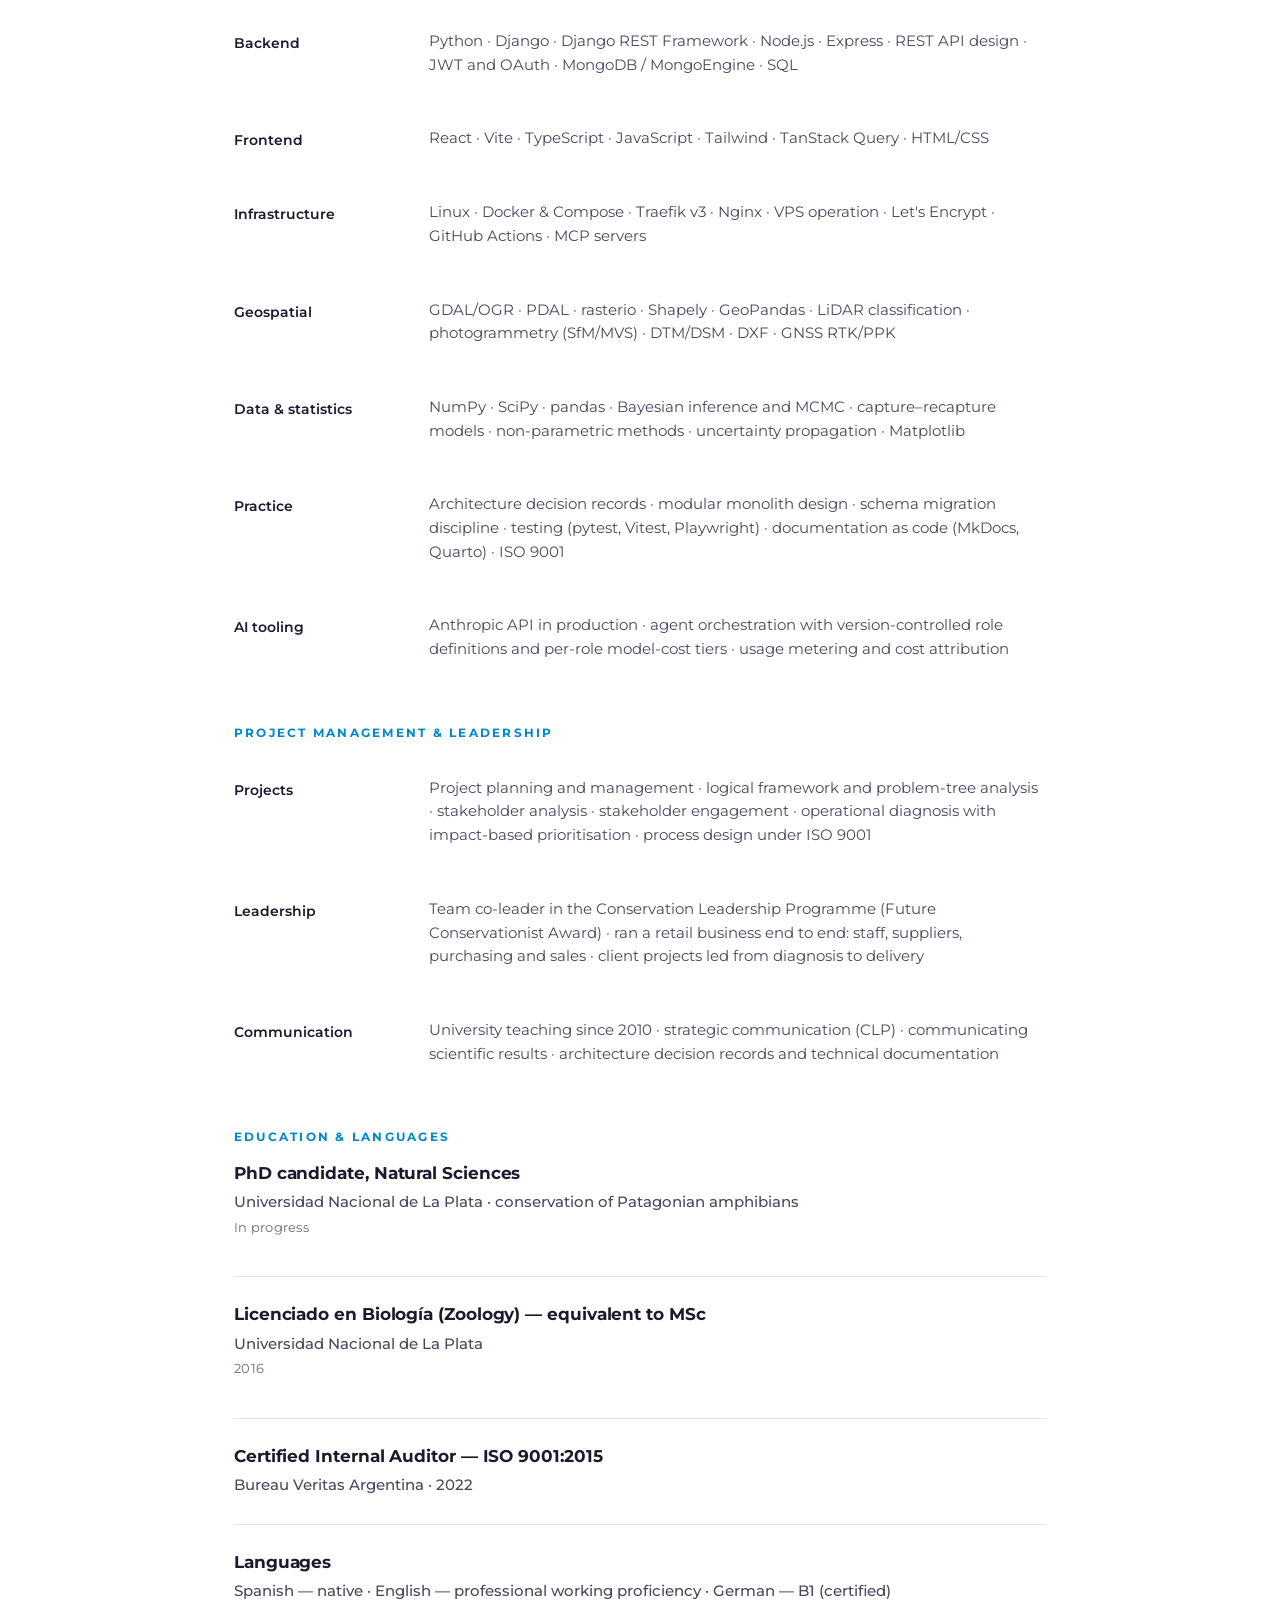
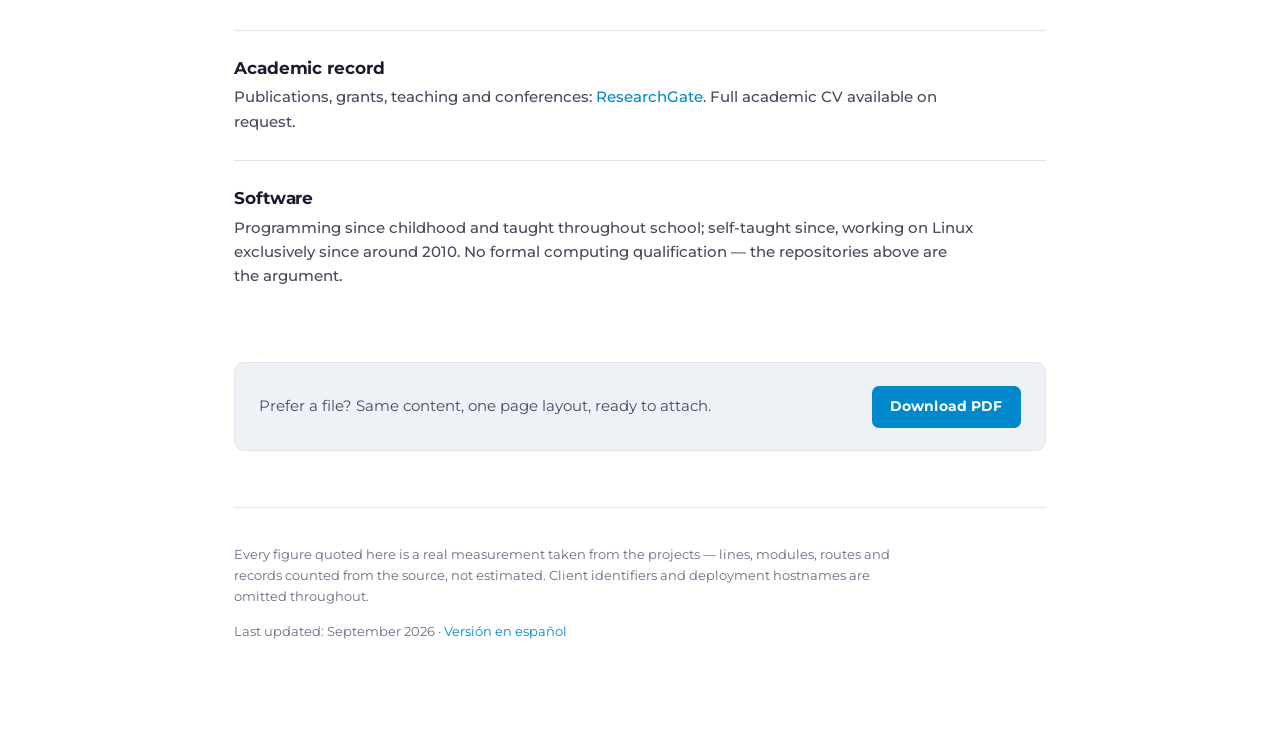
==== commit 382b9ecd: "El rol pasa a consultor en software, datos y proyectos Quien filtra CVs busca cargos con empleador; " ====
--- a/index.html
+++ b/index.html
@@ -3,13 +3,13 @@
 <head>
 <meta charset="utf-8">
 <meta name="viewport" content="width=device-width, initial-scale=1">
-<title>Nicolas Kass — Software architect &amp; researcher | CV</title>
-<meta name="description" content="Biologist who builds production software. Business systems, geospatial data pipelines, and the measurement discipline behind both. La Plata, Argentina.">
+<title>Nicolas Kass — Software, data &amp; project consultant | CV</title>
+<meta name="description" content="Software, data and project consultant, and field researcher: business systems, geospatial data pipelines, and the measurement discipline behind both. La Plata, Argentina.">
 <link rel="canonical" href="https://nicolaskass.github.io/">
 <link rel="alternate" hreflang="es" href="https://nicolaskass.github.io/es/">
 <link rel="alternate" hreflang="en" href="https://nicolaskass.github.io/">
-<meta property="og:title" content="Nicolas Kass — Software architect &amp; researcher">
-<meta property="og:description" content="Biologist who builds production software. Business systems, geospatial pipelines, and the measurement discipline behind both.">
+<meta property="og:title" content="Nicolas Kass — Software, data &amp; project consultant">
+<meta property="og:description" content="Software, data and project consultant, and field researcher: business systems, geospatial pipelines, and the measurement discipline behind both.">
 <meta property="og:type" content="profile">
 <link rel="preconnect" href="https://fonts.googleapis.com">
 <link rel="preconnect" href="https://fonts.gstatic.com" crossorigin>
@@ -26,7 +26,7 @@
 
 <header class="head">
     <h1>Nicolas Kass</h1>
-    <p class="role">Software architect &amp; researcher</p>
+    <p class="role">Software, data &amp; project consultant</p>
     <p class="pitch">
         I build the operational systems small businesses actually run on — inventory, point of
         sale, invoicing, field tooling — and the data pipelines behind them. Backend, frontend,
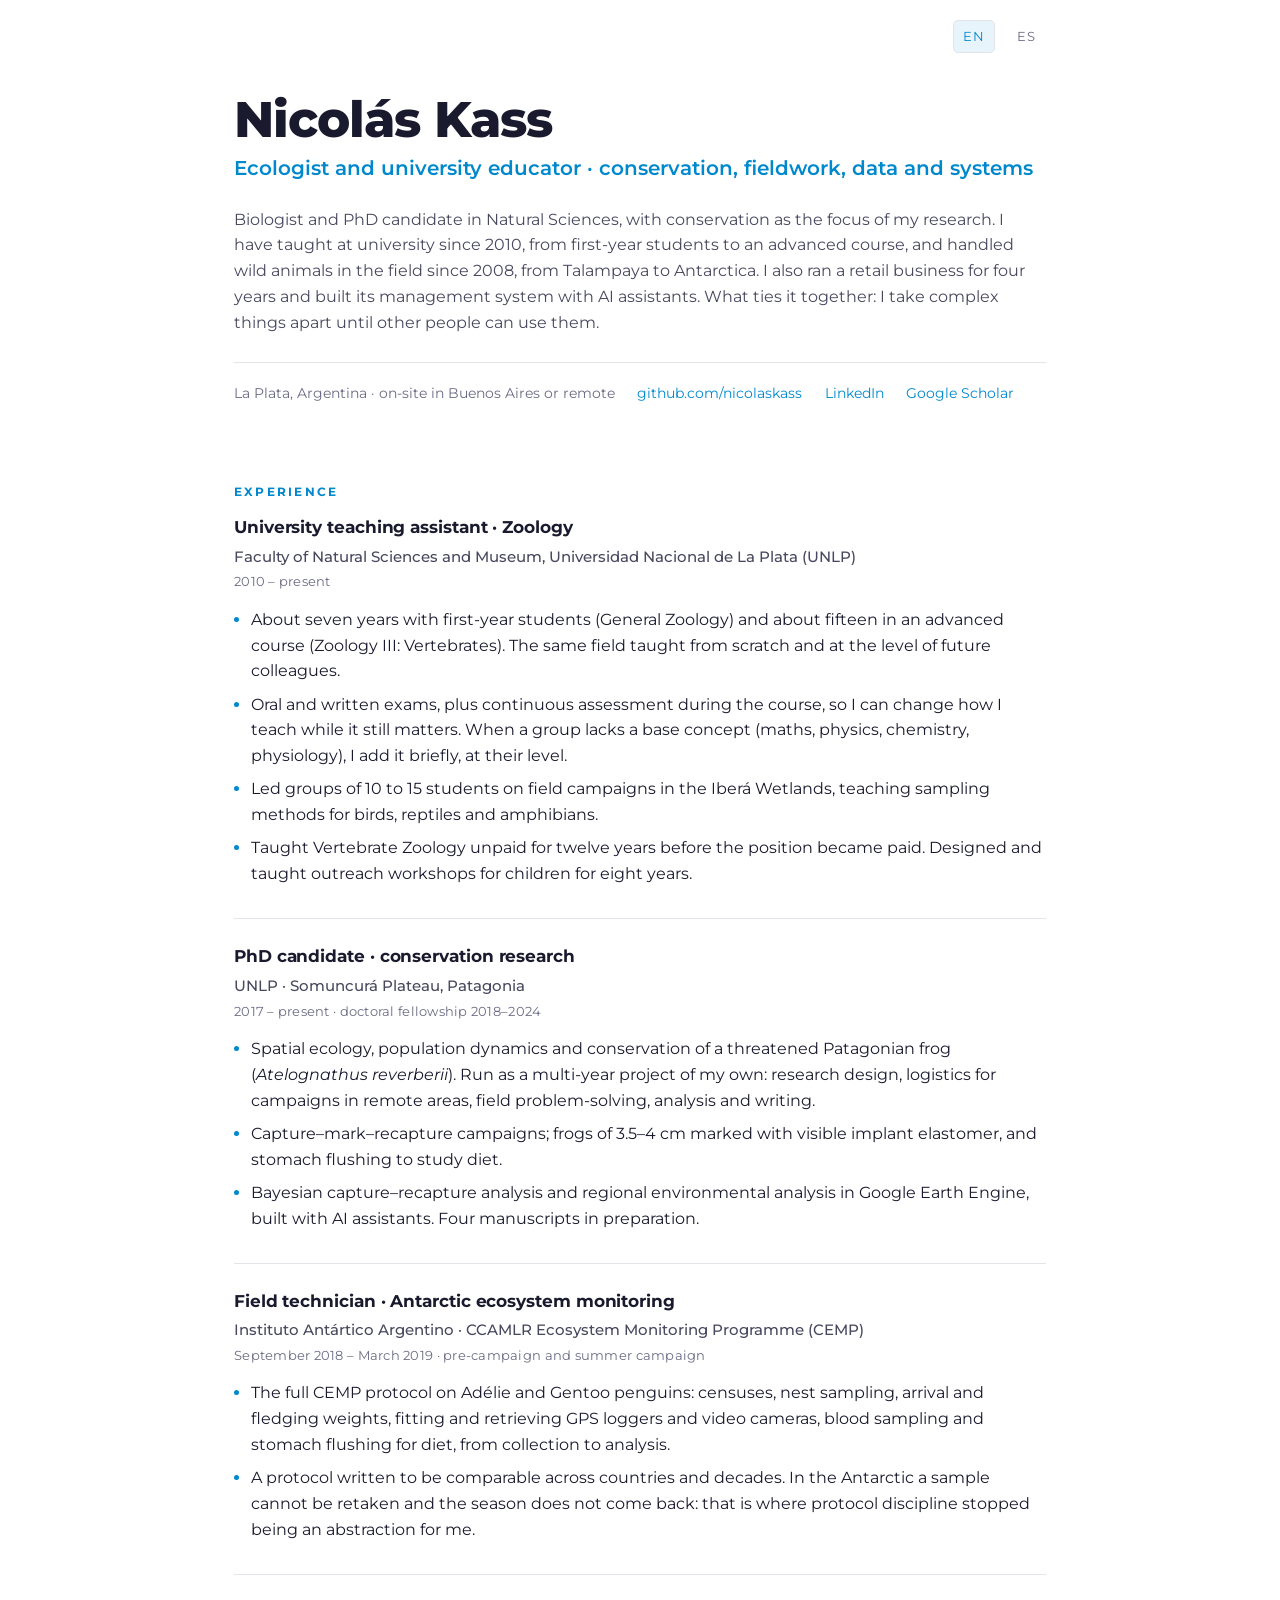
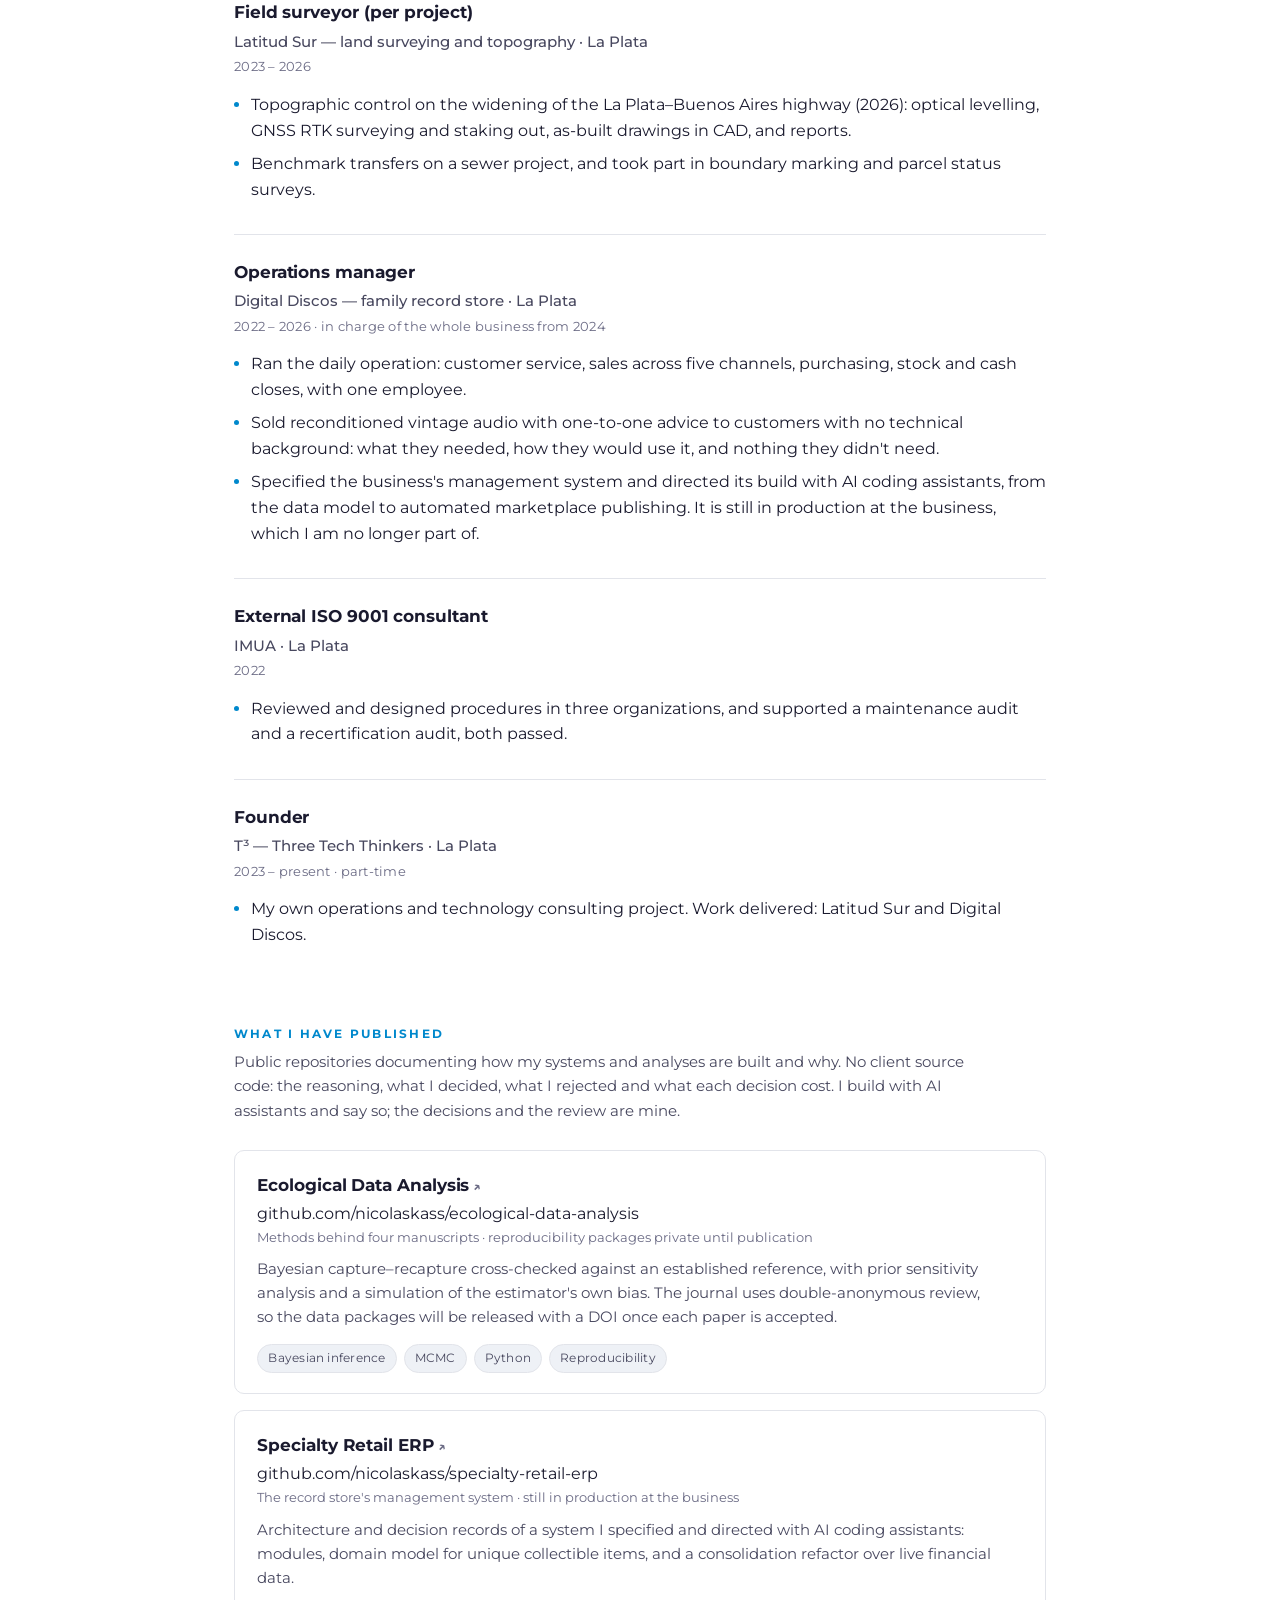
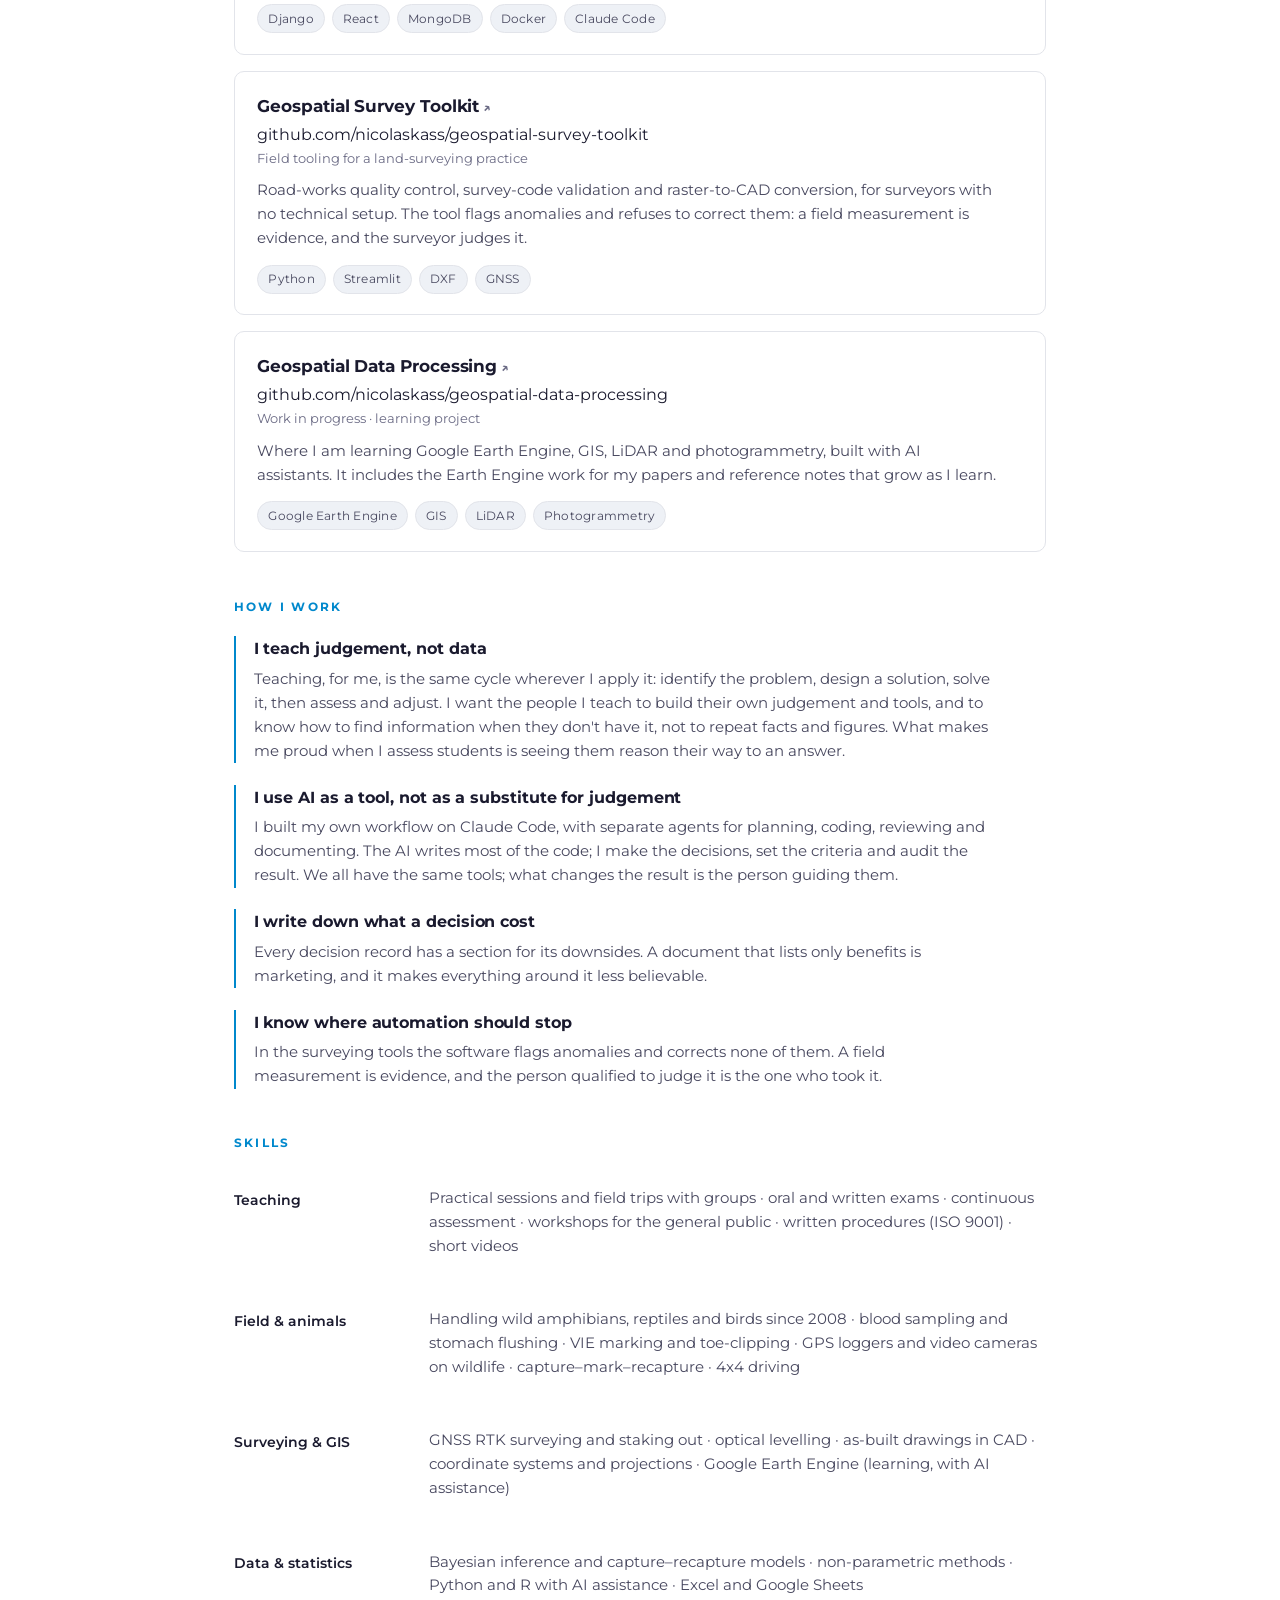
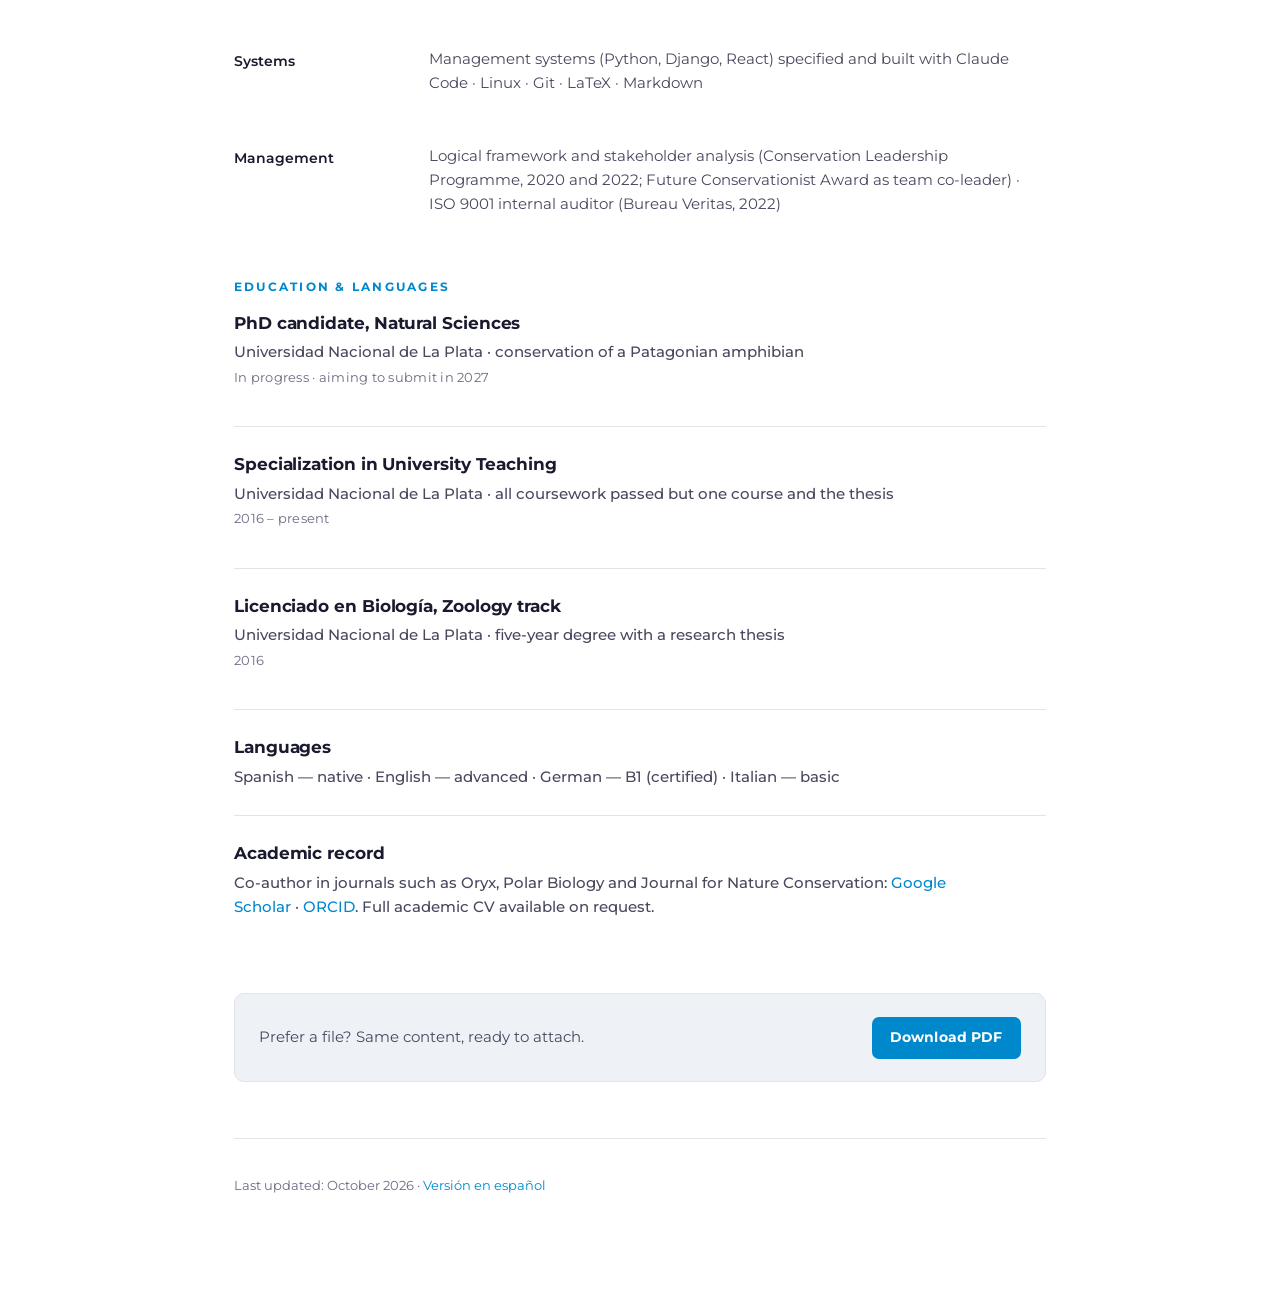
==== commit 9a98a6cb: "CV web: perfil de ecólogo y docente, con campo, conservación y sistemas con IA Co-Authored-By: Claud" ====
--- a/index.html
+++ b/index.html
@@ -3,13 +3,13 @@
 <head>
 <meta charset="utf-8">
 <meta name="viewport" content="width=device-width, initial-scale=1">
-<title>Nicolas Kass — Software, data &amp; project consultant | CV</title>
-<meta name="description" content="Software, data and project consultant, and field researcher: business systems, geospatial data pipelines, and the measurement discipline behind both. La Plata, Argentina.">
+<title>Nicolás Kass — Ecologist and university educator | CV</title>
+<meta name="description" content="Ecologist and university educator: conservation research, fieldwork with wild animals, teaching since 2010, and data and systems built with AI assistants. La Plata, Argentina.">
 <link rel="canonical" href="https://nicolaskass.github.io/">
 <link rel="alternate" hreflang="es" href="https://nicolaskass.github.io/es/">
 <link rel="alternate" hreflang="en" href="https://nicolaskass.github.io/">
-<meta property="og:title" content="Nicolas Kass — Software, data &amp; project consultant">
-<meta property="og:description" content="Software, data and project consultant, and field researcher: business systems, geospatial pipelines, and the measurement discipline behind both.">
+<meta property="og:title" content="Nicolás Kass — Ecologist and university educator">
+<meta property="og:description" content="Conservation research, fieldwork with wild animals, university teaching since 2010, and data and systems built with AI assistants.">
 <meta property="og:type" content="profile">
 <link rel="preconnect" href="https://fonts.googleapis.com">
 <link rel="preconnect" href="https://fonts.gstatic.com" crossorigin>
@@ -25,43 +25,135 @@
 </nav>
 
 <header class="head">
-    <h1>Nicolas Kass</h1>
-    <p class="role">Software, data &amp; project consultant</p>
+    <h1>Nicolás Kass</h1>
+    <p class="role">Ecologist and university educator · conservation, fieldwork, data and systems</p>
     <p class="pitch">
-        I build the operational systems small businesses actually run on — inventory, point of
-        sale, invoicing, field tooling — and the data pipelines behind them. Backend, frontend,
-        deployment and the operation itself, because for most of my career there was nobody else
-        to hand it to. I came to software from field biology, which is where I learned that a
-        number needs a defence.
+        Biologist and PhD candidate in Natural Sciences, with conservation as the focus of my
+        research. I have taught at university since 2010, from first-year students to an
+        advanced course, and handled wild animals in the field since 2008, from Talampaya to
+        Antarctica. I also ran a retail business for four years and built its management system
+        with AI assistants. What ties it together: I take complex things apart until other
+        people can use them.
     </p>
     <div class="meta">
-        <span>La Plata, Argentina · remote-friendly</span>
+        <span>La Plata, Argentina · on-site in Buenos Aires or remote</span>
         <span><a href="https://github.com/nicolaskass">github.com/nicolaskass</a></span>
         <span><a href="https://www.linkedin.com/in/nicolaskass">LinkedIn</a></span>
-        <span><a href="https://t3.com.ar">t3.com.ar</a></span>
+        <span><a href="https://scholar.google.com/citations?user=9yDA16YAAAAJ">Google Scholar</a></span>
     </div>
 </header>
+
+<section>
+    <h2>Experience</h2>
+
+    <article class="entry">
+        <h3>University teaching assistant · Zoology</h3>
+        <p class="org">Faculty of Natural Sciences and Museum, Universidad Nacional de La Plata (UNLP)</p>
+        <p class="when">2010 – present</p>
+        <ul>
+            <li>About seven years with first-year students (General Zoology) and about fifteen in an advanced course (Zoology III: Vertebrates). The same field taught from scratch and at the level of future colleagues.</li>
+            <li>Oral and written exams, plus continuous assessment during the course, so I can change how I teach while it still matters. When a group lacks a base concept (maths, physics, chemistry, physiology), I add it briefly, at their level.</li>
+            <li>Led groups of 10 to 15 students on field campaigns in the Iberá Wetlands, teaching sampling methods for birds, reptiles and amphibians.</li>
+            <li class="no-corto">Taught Vertebrate Zoology unpaid for twelve years before the position became paid. Designed and taught outreach workshops for children for eight years.</li>
+        </ul>
+    </article>
+
+    <article class="entry">
+        <h3>PhD candidate · conservation research</h3>
+        <p class="org">UNLP · Somuncurá Plateau, Patagonia</p>
+        <p class="when">2017 – present · doctoral fellowship 2018–2024</p>
+        <ul>
+            <li>Spatial ecology, population dynamics and conservation of a threatened Patagonian frog (<em>Atelognathus reverberii</em>). Run as a multi-year project of my own: research design, logistics for campaigns in remote areas, field problem-solving, analysis and writing.</li>
+            <li>Capture–mark–recapture campaigns; frogs of 3.5–4 cm marked with visible implant elastomer, and stomach flushing to study diet.</li>
+            <li>Bayesian capture–recapture analysis and regional environmental analysis in Google Earth Engine, built with AI assistants. Four manuscripts in preparation.</li>
+        </ul>
+    </article>
+
+    <article class="entry">
+        <h3>Field technician · Antarctic ecosystem monitoring</h3>
+        <p class="org">Instituto Antártico Argentino · CCAMLR Ecosystem Monitoring Programme (CEMP)</p>
+        <p class="when">September 2018 – March 2019 · pre-campaign and summer campaign</p>
+        <ul>
+            <li>The full CEMP protocol on Adélie and Gentoo penguins: censuses, nest sampling, arrival and fledging weights, fitting and retrieving GPS loggers and video cameras, blood sampling and stomach flushing for diet, from collection to analysis.</li>
+            <li class="no-corto">A protocol written to be comparable across countries and decades. In the Antarctic a sample cannot be retaken and the season does not come back: that is where protocol discipline stopped being an abstraction for me.</li>
+        </ul>
+    </article>
+
+    <article class="entry">
+        <h3>Field surveyor (per project)</h3>
+        <p class="org">Latitud Sur — land surveying and topography · La Plata</p>
+        <p class="when">2023 – 2026</p>
+        <ul>
+            <li>Topographic control on the widening of the La Plata–Buenos Aires highway (2026): optical levelling, GNSS RTK surveying and staking out, as-built drawings in CAD, and reports.</li>
+            <li class="no-corto">Benchmark transfers on a sewer project, and took part in boundary marking and parcel status surveys.</li>
+        </ul>
+    </article>
+
+    <article class="entry">
+        <h3>Operations manager</h3>
+        <p class="org">Digital Discos — family record store · La Plata</p>
+        <p class="when">2022 – 2026 · in charge of the whole business from 2024</p>
+        <ul>
+            <li>Ran the daily operation: customer service, sales across five channels, purchasing, stock and cash closes, with one employee.</li>
+            <li>Sold reconditioned vintage audio with one-to-one advice to customers with no technical background: what they needed, how they would use it, and nothing they didn't need.</li>
+            <li>Specified the business's management system and directed its build with AI coding assistants, from the data model to automated marketplace publishing. It is still in production at the business, which I am no longer part of.</li>
+        </ul>
+    </article>
+
+    <article class="entry no-corto">
+        <h3>External ISO 9001 consultant</h3>
+        <p class="org">IMUA · La Plata</p>
+        <p class="when">2022</p>
+        <ul>
+            <li>Reviewed and designed procedures in three organizations, and supported a maintenance audit and a recertification audit, both passed.</li>
+        </ul>
+    </article>
+
+    <article class="entry no-corto">
+        <h3>Founder</h3>
+        <p class="org">T³ — Three Tech Thinkers · La Plata</p>
+        <p class="when">2023 – present · part-time</p>
+        <ul>
+            <li>My own operations and technology consulting project. Work delivered: Latitud Sur and Digital Discos.</li>
+        </ul>
+    </article>
+</section>
 
 <section>
     <h2>What I have published</h2>
     <p class="lead">
-        Four public repositories documenting how my systems are built and why. No client source
-        code — the reasoning: what I decided, what I rejected, and what each decision cost.
-        <strong>34 architecture decision records</strong> between them.
+        Public repositories documenting how my systems and analyses are built and why. No client
+        source code: the reasoning, what I decided, what I rejected and what each decision cost.
+        I build with AI assistants and say so; the decisions and the review are mine.
     </p>
 
     <div class="repos">
+        <article class="repo">
+            <h3><a href="https://github.com/nicolaskass/ecological-data-analysis">Ecological Data Analysis</a></h3>
+            <span class="url">github.com/nicolaskass/ecological-data-analysis</span>
+            <p class="what">Methods behind four manuscripts · reproducibility packages private until publication</p>
+            <p>
+                Bayesian capture–recapture cross-checked against an established reference, with
+                prior sensitivity analysis and a simulation of the estimator's own bias. The
+                journal uses double-anonymous review, so the data packages will be released with a
+                DOI once each paper is accepted.
+            </p>
+            <div class="tags">
+                <span class="tag">Bayesian inference</span><span class="tag">MCMC</span><span class="tag">Python</span><span class="tag">Reproducibility</span>
+            </div>
+        </article>
+
         <article class="repo">
             <h3><a href="https://github.com/nicolaskass/specialty-retail-erp">Specialty Retail ERP</a></h3>
             <span class="url">github.com/nicolaskass/specialty-retail-erp</span>
-            <p class="what">A production ERP · 13 modules · 84 models · 229 routes · ~190k LOC</p>
-            <p>
-                System architecture at real scale: modules as bounded contexts with an acyclic
-                dependency graph, and a consolidation refactor that unified four transaction types
-                and three payment systems over live financial data.
+            <p class="what">The record store's management system · still in production at the business</p>
+            <p>
+                Architecture and decision records of a system I specified and directed with AI
+                coding assistants: modules, domain model for unique collectible items, and a
+                consolidation refactor over live financial data.
             </p>
             <div class="tags">
-                <span class="tag">Django</span><span class="tag">DRF</span><span class="tag">MongoDB</span><span class="tag">React</span><span class="tag">Docker</span><span class="tag">Traefik</span>
+                <span class="tag">Django</span><span class="tag">React</span><span class="tag">MongoDB</span><span class="tag">Docker</span><span class="tag">Claude Code</span>
             </div>
         </article>
 
@@ -70,41 +162,26 @@
             <span class="url">github.com/nicolaskass/geospatial-survey-toolkit</span>
             <p class="what">Field tooling for a land-surveying practice</p>
             <p>
-                Road-works quality control, survey-code validation and a raster-to-CAD vectoriser,
-                delivered to surveyors on Windows laptops with no Python and sometimes no internet.
-                The tool flags anomalies and refuses to correct them: field data is evidence.
+                Road-works quality control, survey-code validation and raster-to-CAD conversion,
+                for surveyors with no technical setup. The tool flags anomalies and refuses to
+                correct them: a field measurement is evidence, and the surveyor judges it.
             </p>
             <div class="tags">
-                <span class="tag">Python</span><span class="tag">Shapely</span><span class="tag">Streamlit</span><span class="tag">ezdxf</span><span class="tag">potrace</span>
+                <span class="tag">Python</span><span class="tag">Streamlit</span><span class="tag">DXF</span><span class="tag">GNSS</span>
             </div>
         </article>
 
         <article class="repo">
             <h3><a href="https://github.com/nicolaskass/geospatial-data-processing">Geospatial Data Processing</a></h3>
             <span class="url">github.com/nicolaskass/geospatial-data-processing</span>
-            <p class="what">LiDAR &amp; photogrammetry pipeline · reference book, 67 chapters</p>
-            <p>
-                Measurement discipline applied to terrain data: validation against check points
-                never used as control, uncertainty propagated to the delivered volume as two
-                honest bounds, and quality gates that refuse rather than return a plausible
-                wrong answer.
+            <p class="what">Work in progress · learning project</p>
+            <p>
+                Where I am learning Google Earth Engine, GIS, LiDAR and photogrammetry, built with
+                AI assistants. It includes the Earth Engine work for my papers and reference notes
+                that grow as I learn.
             </p>
             <div class="tags">
-                <span class="tag">LiDAR</span><span class="tag">Photogrammetry</span><span class="tag">PDAL</span><span class="tag">GDAL</span><span class="tag">rasterio</span><span class="tag">Quarto</span>
-            </div>
-        </article>
-
-        <article class="repo">
-            <h3><a href="https://github.com/nicolaskass/ecological-data-analysis">Ecological Data Analysis</a></h3>
-            <span class="url">github.com/nicolaskass/ecological-data-analysis</span>
-            <p class="what">Statistics behind four manuscripts · 4 published reproducibility packages</p>
-            <p>
-                Bayesian capture–recapture implemented directly and cross-checked against an
-                established reference, with prior sensitivity analysis and a simulation of my own
-                estimator's bias. Every reported number is generated, never transcribed.
-            </p>
-            <div class="tags">
-                <span class="tag">Bayesian inference</span><span class="tag">MCMC</span><span class="tag">NumPy</span><span class="tag">SciPy</span><span class="tag">Reproducibility</span>
+                <span class="tag">Google Earth Engine</span><span class="tag">GIS</span><span class="tag">LiDAR</span><span class="tag">Photogrammetry</span>
             </div>
         </article>
     </div>
@@ -112,180 +189,70 @@
 
 <section class="no-corto">
     <h2>How I work</h2>
-    <p class="lead">
-        The parts that are not standard. Django and React do not distinguish anyone; these do.
-    </p>
-
     <div class="principles">
         <div class="principle">
-            <h3>I make drift impossible instead of promising to prevent it</h3>
-            <p>
-                A post-commit hook that flags documentation gone stale against the code. A checker
-                that verifies every citation from code to manuscript still resolves. A generated
-                file that a paper reads its numbers from, so text and tables cannot disagree.
-                Three domains, three times the same conclusion: anything maintained by intention
-                decays — bind it mechanically.
+            <h3>I teach judgement, not data</h3>
+            <p>
+                Teaching, for me, is the same cycle wherever I apply it: identify the problem,
+                design a solution, solve it, then assess and adjust. I want the people I teach to
+                build their own judgement and tools, and to know how to find information when they
+                don't have it, not to repeat facts and figures. What makes me proud when I assess
+                students is seeing them reason their way to an answer.
             </p>
         </div>
         <div class="principle">
-            <h3>I meter what I spend</h3>
-            <p>
-                Every LLM call in production writes tokens, latency and estimated cost to a usage
-                log priced from a maintained table. Cost per feature is a query, not a surprise at
-                the end of the month. Inference is a purchase, and systems meter what they buy.
+            <h3>I use AI as a tool, not as a substitute for judgement</h3>
+            <p>
+                I built my own workflow on Claude Code, with separate agents for planning, coding,
+                reviewing and documenting. The AI writes most of the code; I make the decisions,
+                set the criteria and audit the result. We all have the same tools; what changes
+                the result is the person guiding them.
             </p>
         </div>
         <div class="principle">
-            <h3>I design what happens when a dependency is gone</h3>
-            <p>
-                Optional integrations degrade instead of failing: the provider SDK is imported at
-                the call site, every entry point returns a structured result rather than raising,
-                and the business flow completes with one field empty. A third-party integration
-                has sat broken in production for months, by design, with no user-visible failure.
+            <h3>I write down what a decision cost</h3>
+            <p>
+                Every decision record has a section for its downsides. A document that lists only
+                benefits is marketing, and it makes everything around it less believable.
             </p>
         </div>
         <div class="principle">
             <h3>I know where automation should stop</h3>
             <p>
-                In the surveying tools the software classifies anomalies across three severity
-                levels and corrects none of them, because a miscoded point is sometimes a typo and
-                sometimes the only real defect in the job. Automating a judgement is only safe when
-                being wrong is cheap.
-            </p>
-        </div>
-        <div class="principle">
-            <h3>I write down what a decision cost</h3>
-            <p>
-                Every decision record has a section for its downsides, including the cases where I
-                would choose differently for a different problem. A document that lists only
-                benefits is marketing, and it makes everything around it less believable.
+                In the surveying tools the software flags anomalies and corrects none of them. A
+                field measurement is evidence, and the person qualified to judge it is the one who
+                took it.
             </p>
         </div>
     </div>
 </section>
 
 <section>
-    <h2>Experience</h2>
-
-    <article class="entry">
-        <h3>Founder · Process &amp; systems consultant</h3>
-        <p class="org">T³ — Three Tech Thinkers · La Plata, Argentina</p>
-        <p class="when">2023 – present</p>
-        <ul>
-            <li>Operational diagnosis for small businesses: process mapping, quantification of time and money lost, and an intervention plan prioritised by impact.</li>
-            <li>End-to-end project direction: scope, implementation sequence, stakeholder management, and evaluation against the objectives set in the diagnosis.</li>
-            <li>Full-stack development of custom management systems — Python/Django and Node.js on the backend, React with Vite on the frontend, MongoDB and SQL, REST APIs and third-party integrations.</li>
-            <li>LLM APIs integrated into production systems, with per-call cost metering and graceful degradation so an outage never blocks the business flow.</li>
-            <li class="no-corto">Own infrastructure: Linux, Docker and Compose, Traefik and Nginx, VPS deployment with SSL, CI/CD on GitHub Actions.</li>
-            <li class="no-corto">Process redesign and documentation under ISO 9001 criteria.</li>
-        </ul>
-    </article>
-
-    <article class="entry">
-        <h3>Head of operations &amp; systems development</h3>
-        <p class="org">Digital Discos · La Plata, Argentina</p>
-        <p class="when">2022 – 2026 · full responsibility from 2024</p>
-        <ul>
-            <li>Directed the complete operation of a 30-year-old family retail business: purchasing, sales, customer service, staff, stock and suppliers.</li>
-            <li>Designed and built the business's management system: inventory built for 200,000+ <em>unique</em> catalogue items — distinct records with their own price and stock, not repeated units.</li>
-            <li>Marketplace API integration for listing, price control and monitoring against the real market.</li>
-            <li class="no-corto">Automated the order cycle end to end: intake with live catalogue, price and availability, and sale processing without manual intervention.</li>
-            <li>The business went from selling only over the counter to operating nationally without growing its structure.</li>
-        </ul>
-    </article>
-
-    <article class="entry">
-        <h3>University lecturer &amp; researcher</h3>
-        <p class="org">Universidad Nacional de La Plata (UNLP) · Argentina</p>
-        <p class="when">2008 – present · formal appointment since 2010</p>
-        <ul>
-            <li>Research in natural sciences and undergraduate teaching. Design of studies with no prior art, data analysis, and communication of results.</li>
-            <li class="no-corto">Entered through research scholarships, internships and teaching-assistant collaboration in 2008; formally appointed in both research and teaching from 2010.</li>
-            <li>PhD candidate in Natural Sciences. Four manuscripts in review or preparation, each with a public reproducibility package.</li>
-            <li class="no-corto">This is the direct origin of the method I apply in consulting: understand the system before intervening, measure against a defined objective, and adjust on evidence rather than intuition.</li>
-        </ul>
-    </article>
-
-    <article class="entry no-corto">
-        <h3>External process consultant · ISO 9001</h3>
-        <p class="org">Independent</p>
-        <p class="when">2022</p>
-        <ul>
-            <li>Certified Internal Auditor, ISO 9001:2015 Quality Management Systems — Bureau Veritas Argentina, May 2022.</li>
-            <li>Redesign of operational processes and procedures under ISO 9001, identification and quantification of unrecorded time and financial losses, and quality management system documentation.</li>
-        </ul>
-    </article>
-
-    <article class="entry">
-        <h3>Field technician · Antarctic ecosystem monitoring</h3>
-        <p class="org">Instituto Antártico Argentino — Dirección Nacional del Antártico · CCAMLR Ecosystem Monitoring Programme (CEMP)</p>
-        <p class="when">September 2018 – March 2019 · Antarctic summer pre-campaign and summer campaign</p>
-        <ul>
-            <li>Ecosystem monitoring under the CEMP protocols of CCAMLR, the international commission that manages Antarctic marine living resources. The data collected feeds Argentina's reporting to that commission, where it informs fisheries management decisions.</li>
-            <li class="no-corto">Standardised sampling procedures, instrument calibration, and documented data custody, to a protocol written to be comparable across countries and across decades — the whole point of the programme is that a measurement taken in one season can be compared to one taken thirty years earlier.</li>
-            <li class="no-corto">Antarctic field seasons are unforgiving of improvisation: a sample cannot be retaken and the season does not come back. This is where protocol discipline stopped being an abstraction for me, and it is the direct ancestor of how I treat measurement, validation and evidence in software.</li>
-        </ul>
-    </article>
-
-    <article class="entry">
-        <h3>Alumni · Project co-leader</h3>
-        <p class="org">Conservation Leadership Programme</p>
-        <p class="when">2020 · 2022</p>
-        <ul>
-            <li>International training programme for conservation leaders. Tools from the course: project planning and management, logical framework with problem-tree analysis, stakeholder analysis and engagement, and strategic communication. Global virtual cohort in 2020; in-person in South Africa in 2022, with LATAM and Africa cohorts.</li>
-            <li>Future Conservationist Award as team co-leader.</li>
-        </ul>
-    </article>
-</section>
-
-<section>
-    <h2>Technical skills</h2>
+    <h2>Skills</h2>
     <div class="skills">
         <dl class="skillrow">
-            <dt>Backend</dt>
-            <dd>Python · Django · Django REST Framework · Node.js · Express · REST API design · JWT and OAuth · MongoDB / MongoEngine · SQL</dd>
-        </dl>
-        <dl class="skillrow">
-            <dt>Frontend</dt>
-            <dd>React · Vite · TypeScript · JavaScript · Tailwind · TanStack Query · HTML/CSS</dd>
-        </dl>
-        <dl class="skillrow">
-            <dt>Infrastructure</dt>
-            <dd>Linux · Docker &amp; Compose · Traefik v3 · Nginx · VPS operation · Let's Encrypt · GitHub Actions · MCP servers</dd>
-        </dl>
-        <dl class="skillrow no-corto">
-            <dt>Geospatial</dt>
-            <dd>GDAL/OGR · PDAL · rasterio · Shapely · GeoPandas · LiDAR classification · photogrammetry (SfM/MVS) · DTM/DSM · DXF · GNSS RTK/PPK</dd>
+            <dt>Teaching</dt>
+            <dd>Practical sessions and field trips with groups · oral and written exams · continuous assessment · workshops for the general public · written procedures (ISO 9001) · short videos</dd>
+        </dl>
+        <dl class="skillrow">
+            <dt>Field &amp; animals</dt>
+            <dd>Handling wild amphibians, reptiles and birds since 2008 · blood sampling and stomach flushing · VIE marking and toe-clipping · GPS loggers and video cameras on wildlife · capture–mark–recapture · 4x4 driving</dd>
+        </dl>
+        <dl class="skillrow">
+            <dt>Surveying &amp; GIS</dt>
+            <dd>GNSS RTK surveying and staking out · optical levelling · as-built drawings in CAD · coordinate systems and projections · Google Earth Engine (learning, with AI assistance)</dd>
         </dl>
         <dl class="skillrow">
             <dt>Data &amp; statistics</dt>
-            <dd>NumPy · SciPy · pandas · Bayesian inference and MCMC · capture–recapture models · non-parametric methods · uncertainty propagation · Matplotlib</dd>
-        </dl>
-        <dl class="skillrow">
-            <dt>Practice</dt>
-            <dd>Architecture decision records · modular monolith design · schema migration discipline · testing (pytest, Vitest, Playwright) · documentation as code (MkDocs, Quarto) · ISO 9001</dd>
-        </dl>
-        <dl class="skillrow">
-            <dt>AI tooling</dt>
-            <dd>Anthropic API in production · agent orchestration with version-controlled role definitions and per-role model-cost tiers · usage metering and cost attribution</dd>
-        </dl>
-    </div>
-</section>
-
-<section>
-    <h2>Project management &amp; leadership</h2>
-    <div class="skills">
-        <dl class="skillrow">
-            <dt>Projects</dt>
-            <dd>Project planning and management · logical framework and problem-tree analysis · stakeholder analysis · stakeholder engagement · operational diagnosis with impact-based prioritisation · process design under ISO 9001</dd>
-        </dl>
-        <dl class="skillrow">
-            <dt>Leadership</dt>
-            <dd>Team co-leader in the Conservation Leadership Programme (Future Conservationist Award) · ran a retail business end to end: staff, suppliers, purchasing and sales · client projects led from diagnosis to delivery</dd>
-        </dl>
-        <dl class="skillrow">
-            <dt>Communication</dt>
-            <dd>University teaching since 2010 · strategic communication (CLP) · communicating scientific results · architecture decision records and technical documentation</dd>
+            <dd>Bayesian inference and capture–recapture models · non-parametric methods · Python and R with AI assistance · Excel and Google Sheets</dd>
+        </dl>
+        <dl class="skillrow">
+            <dt>Systems</dt>
+            <dd>Management systems (Python, Django, React) specified and built with Claude Code · Linux · Git · LaTeX · Markdown</dd>
+        </dl>
+        <dl class="skillrow">
+            <dt>Management</dt>
+            <dd>Logical framework and stakeholder analysis (Conservation Leadership Programme, 2020 and 2022; Future Conservationist Award as team co-leader) · ISO 9001 internal auditor (Bureau Veritas, 2022)</dd>
         </dl>
     </div>
 </section>
@@ -294,46 +261,38 @@
     <h2>Education &amp; languages</h2>
     <article class="entry">
         <h3>PhD candidate, Natural Sciences</h3>
-        <p class="org">Universidad Nacional de La Plata · conservation of Patagonian amphibians</p>
-        <p class="when">In progress</p>
-    </article>
-    <article class="entry">
-        <h3>Licenciado en Biología (Zoology) — equivalent to MSc</h3>
-        <p class="org">Universidad Nacional de La Plata</p>
+        <p class="org">Universidad Nacional de La Plata · conservation of a Patagonian amphibian</p>
+        <p class="when">In progress · aiming to submit in 2027</p>
+    </article>
+    <article class="entry">
+        <h3>Specialization in University Teaching</h3>
+        <p class="org">Universidad Nacional de La Plata · all coursework passed but one course and the thesis</p>
+        <p class="when">2016 – present</p>
+    </article>
+    <article class="entry">
+        <h3>Licenciado en Biología, Zoology track</h3>
+        <p class="org">Universidad Nacional de La Plata · five-year degree with a research thesis</p>
         <p class="when">2016</p>
     </article>
     <article class="entry">
-        <h3>Certified Internal Auditor — ISO 9001:2015</h3>
-        <p class="org">Bureau Veritas Argentina · 2022</p>
-    </article>
-    <article class="entry">
         <h3>Languages</h3>
-        <p class="org">Spanish — native · English — professional working proficiency · German — B1 (certified)</p>
+        <p class="org">Spanish — native · English — advanced · German — B1 (certified) · Italian — basic</p>
     </article>
     <article class="entry no-corto">
         <h3>Academic record</h3>
-        <p class="org">Publications, grants, teaching and conferences:
-        <a href="https://www.researchgate.net/profile/Nicolas_Kass">ResearchGate</a>.
-        Full academic CV available on request.</p>
-    </article>
-    <article class="entry">
-        <h3>Software</h3>
-        <p class="org">Programming since childhood and taught throughout school; self-taught since, working on Linux exclusively since around 2010. No formal computing qualification — the repositories above are the argument.</p>
+        <p class="org">Co-author in journals such as Oryx, Polar Biology and Journal for Nature Conservation:
+        <a href="https://scholar.google.com/citations?user=9yDA16YAAAAJ">Google Scholar</a> ·
+        <a href="https://orcid.org/0000-0001-9245-8796">ORCID</a>. Full academic CV available on request.</p>
     </article>
 </section>
 
 <div class="pdf-cta">
-    <p>Prefer a file? Same content, one page layout, ready to attach.</p>
+    <p>Prefer a file? Same content, ready to attach.</p>
     <a class="btn" href="nicolas-kass-cv-en.pdf">Download PDF</a>
 </div>
 
 <footer class="foot">
-    <p>
-        Every figure quoted here is a real measurement taken from the projects — lines, modules,
-        routes and records counted from the source, not estimated. Client identifiers and
-        deployment hostnames are omitted throughout.
-    </p>
-    <p>Last updated: September 2026 · <a href="es/">Versión en español</a></p>
+    <p>Last updated: October 2026 · <a href="es/">Versión en español</a></p>
 </footer>
 
 </div>
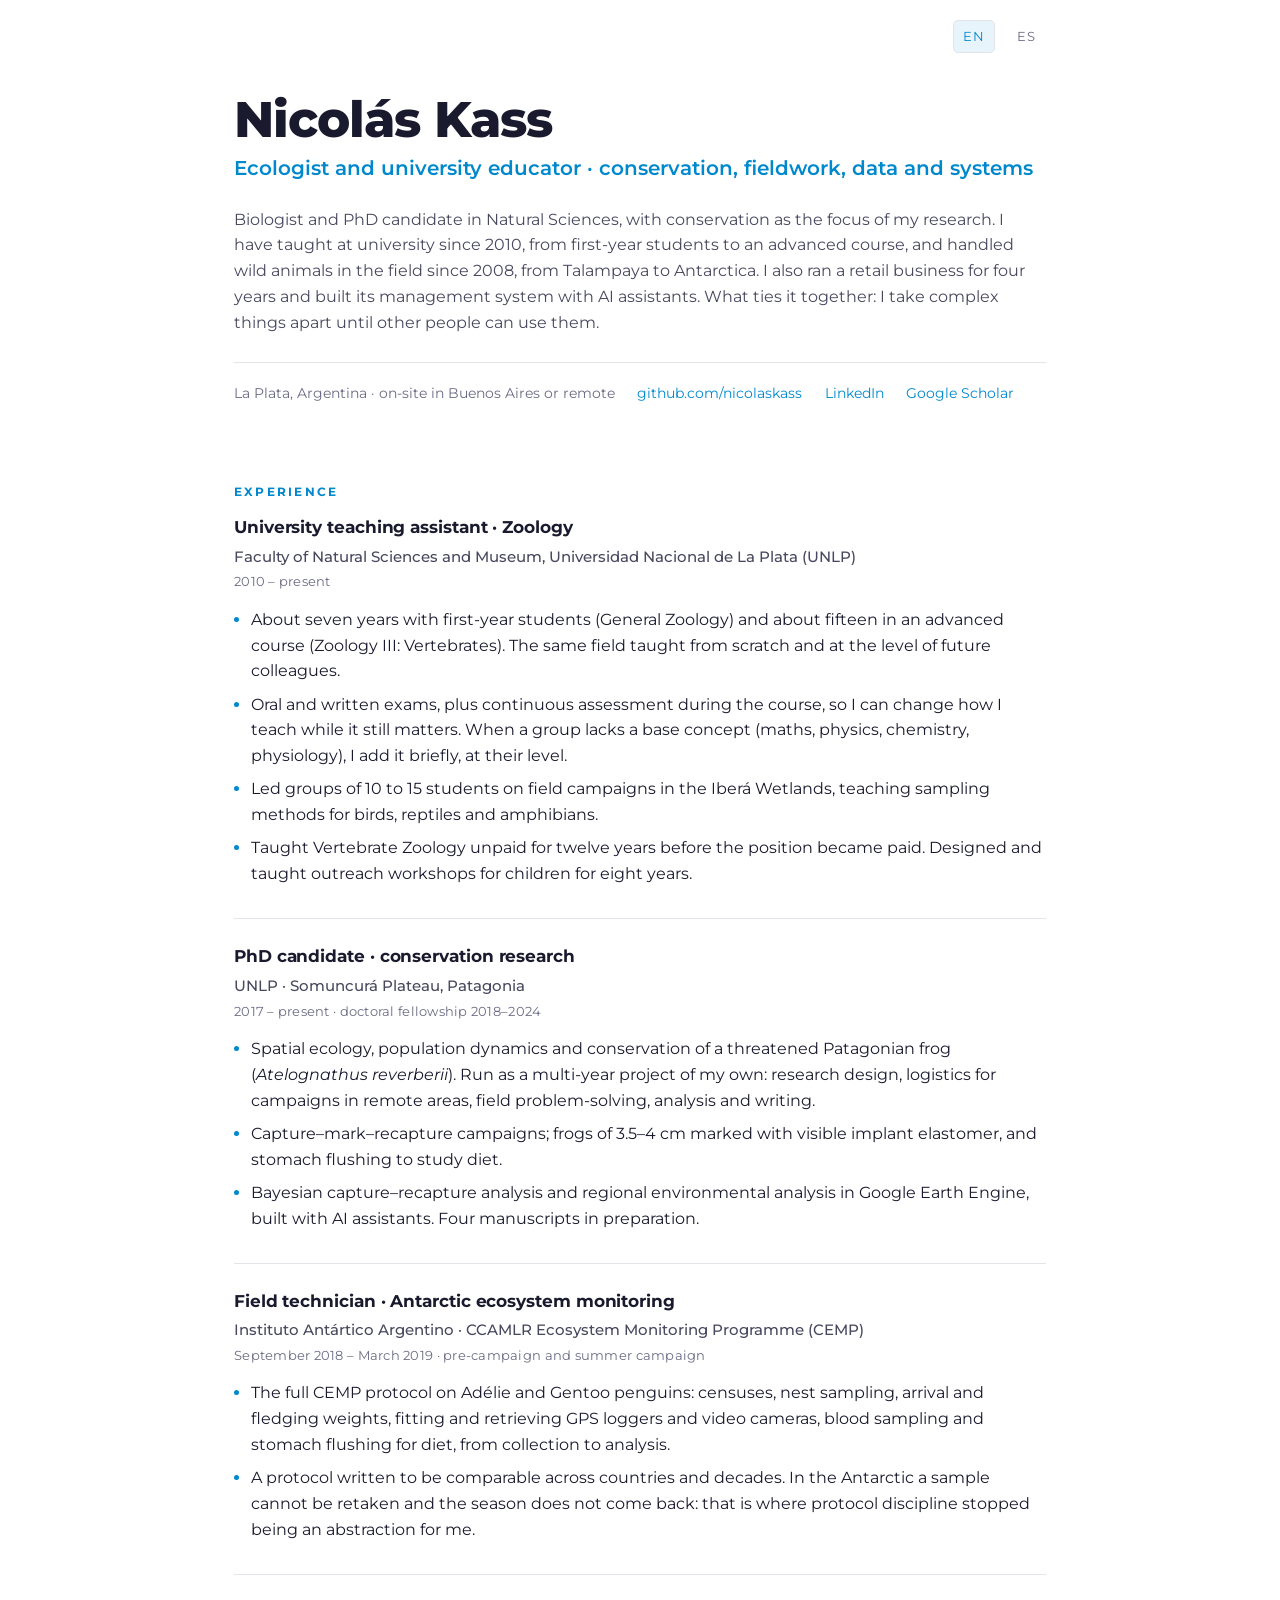
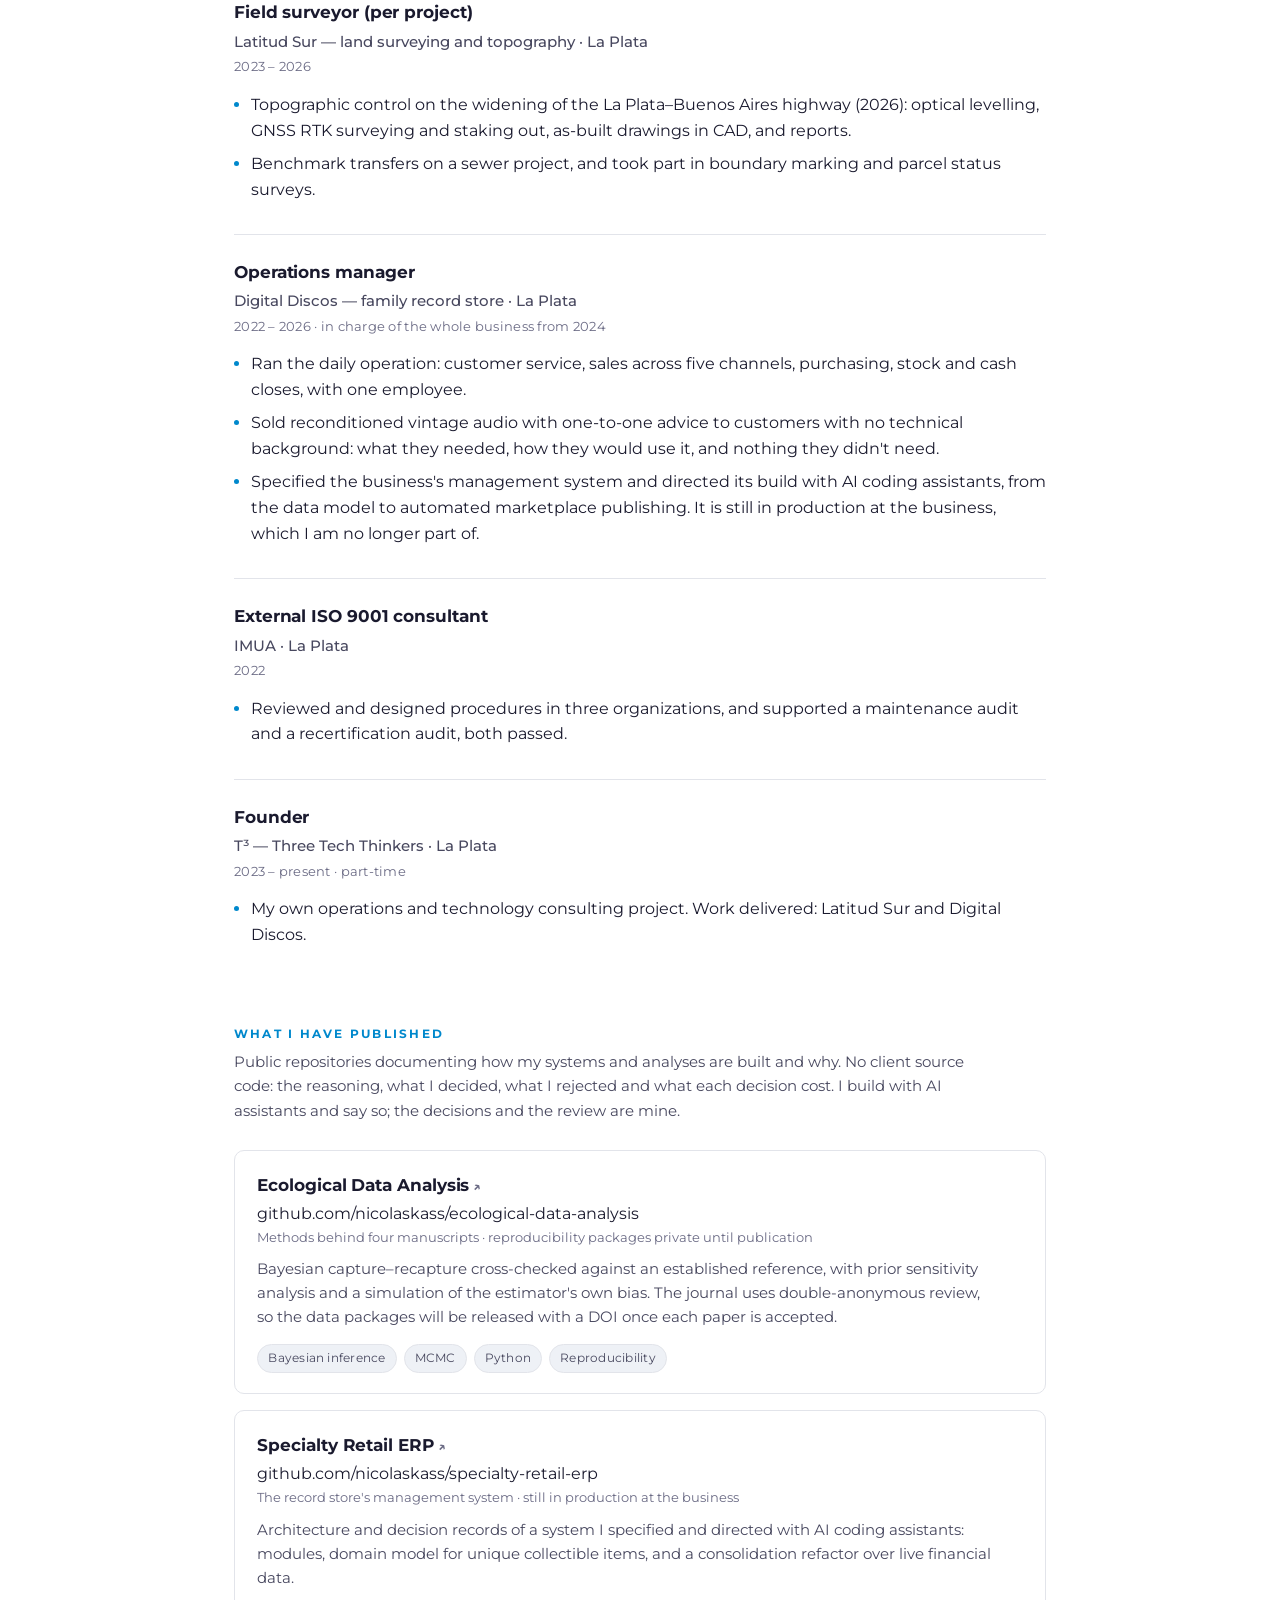
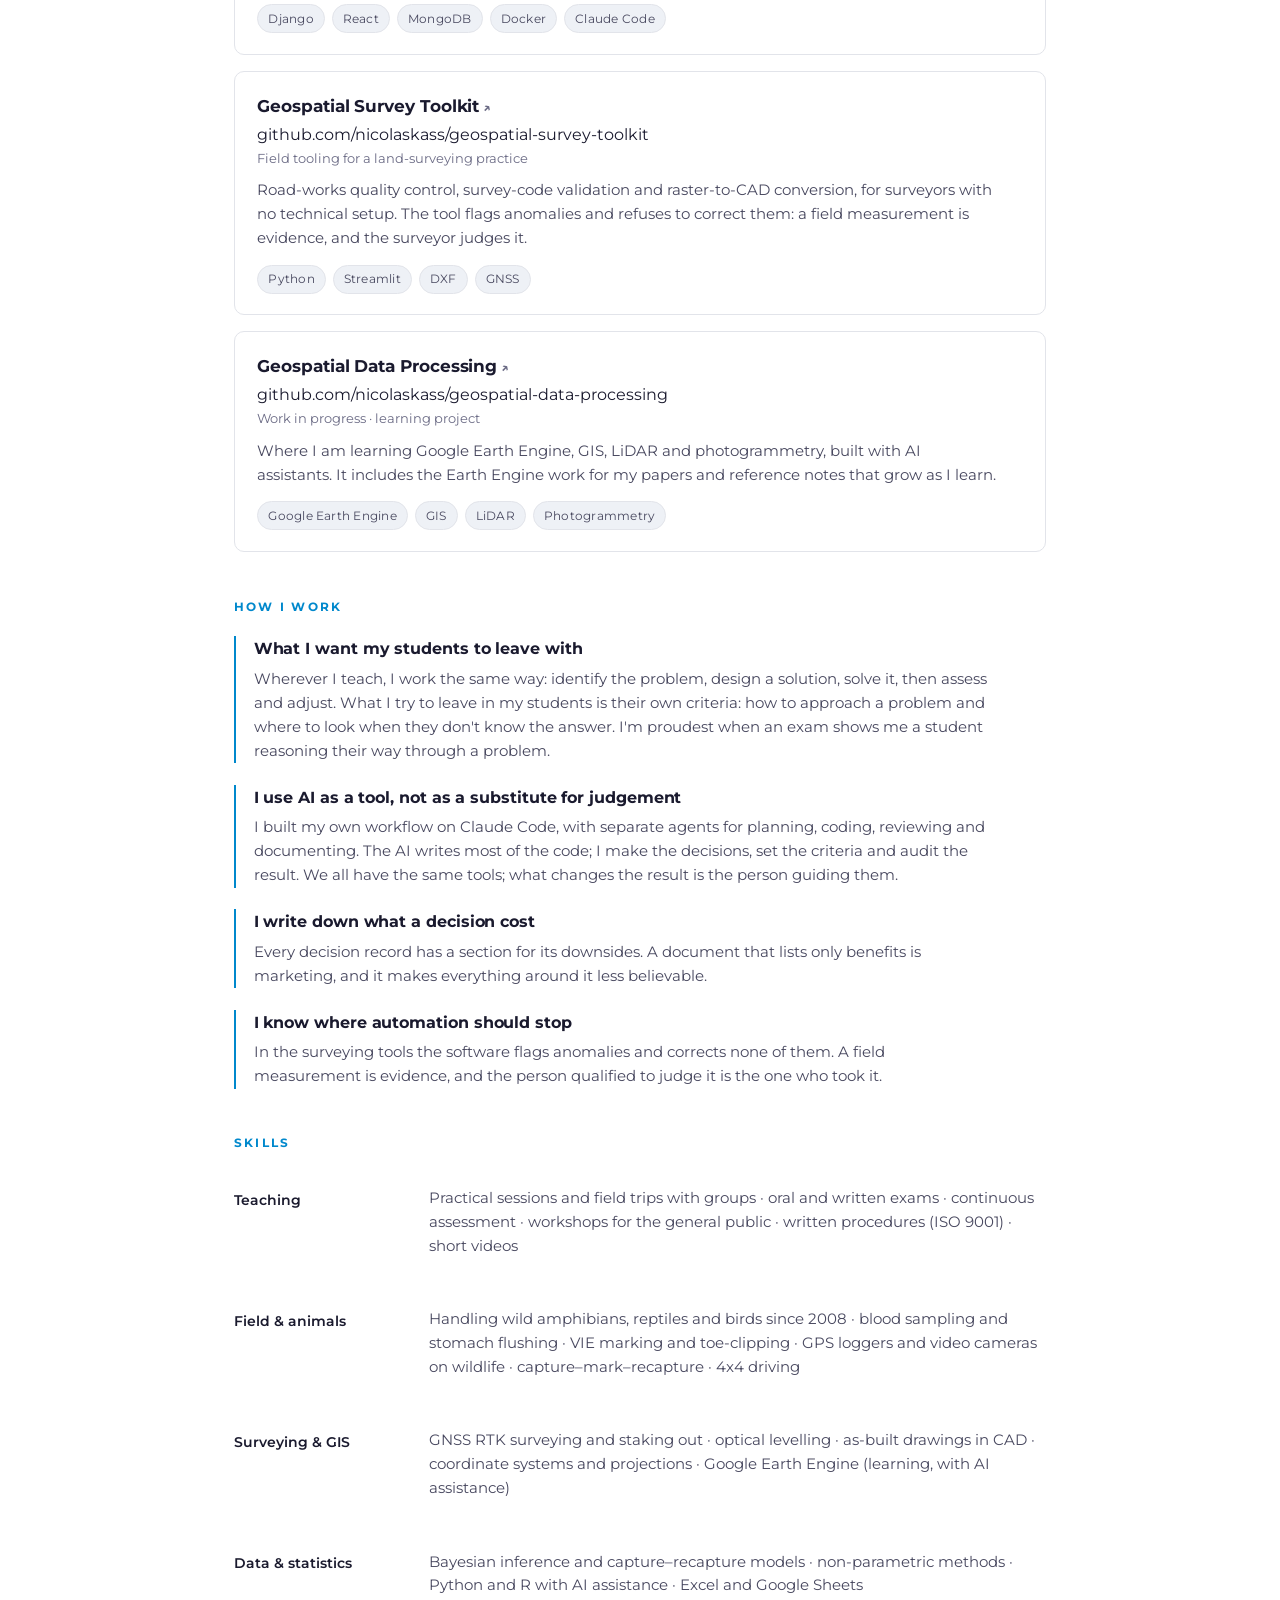
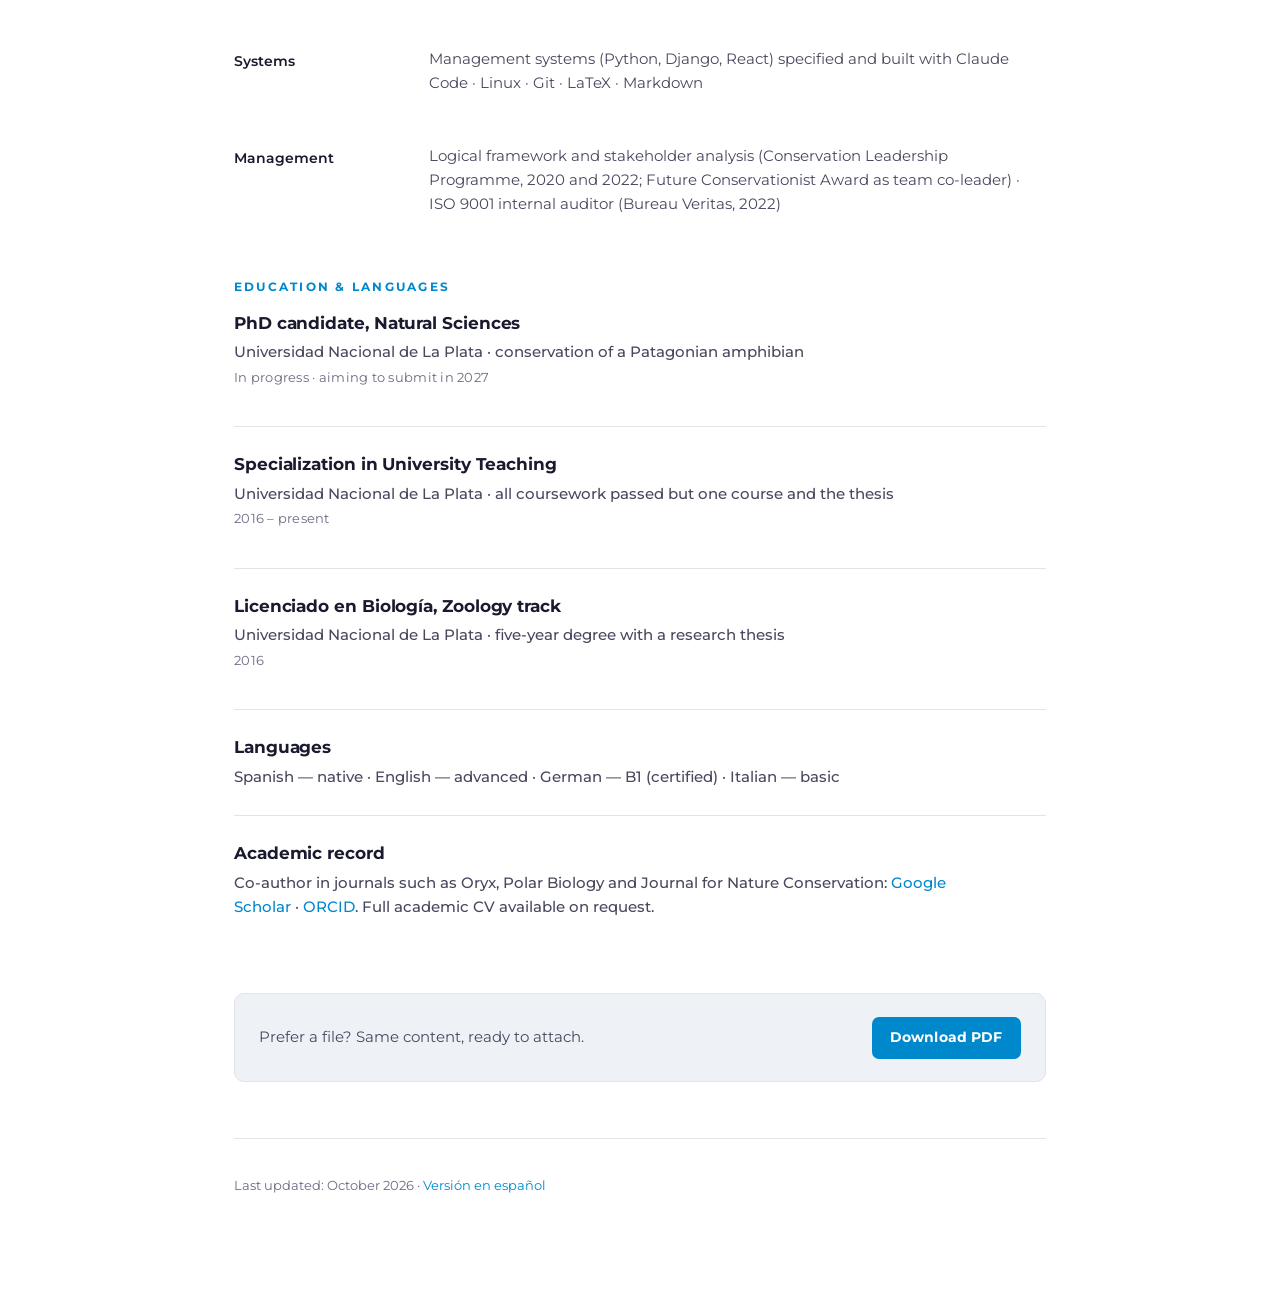
==== commit 9548d805: "CV web: principio de docencia reescrito, sin la fórmula \"X, no Y\" Co-Authored-By: Claude Opus 5.5 " ====
--- a/index.html
+++ b/index.html
@@ -191,13 +191,13 @@
     <h2>How I work</h2>
     <div class="principles">
         <div class="principle">
-            <h3>I teach judgement, not data</h3>
-            <p>
-                Teaching, for me, is the same cycle wherever I apply it: identify the problem,
-                design a solution, solve it, then assess and adjust. I want the people I teach to
-                build their own judgement and tools, and to know how to find information when they
-                don't have it, not to repeat facts and figures. What makes me proud when I assess
-                students is seeing them reason their way to an answer.
+            <h3>What I want my students to leave with</h3>
+            <p>
+                Wherever I teach, I work the same way: identify the problem, design a solution,
+                solve it, then assess and adjust. What I try to leave in my students is their own
+                criteria: how to approach a problem and where to look when they don't know the
+                answer. I'm proudest when an exam shows me a student reasoning their way through a
+                problem.
             </p>
         </div>
         <div class="principle">
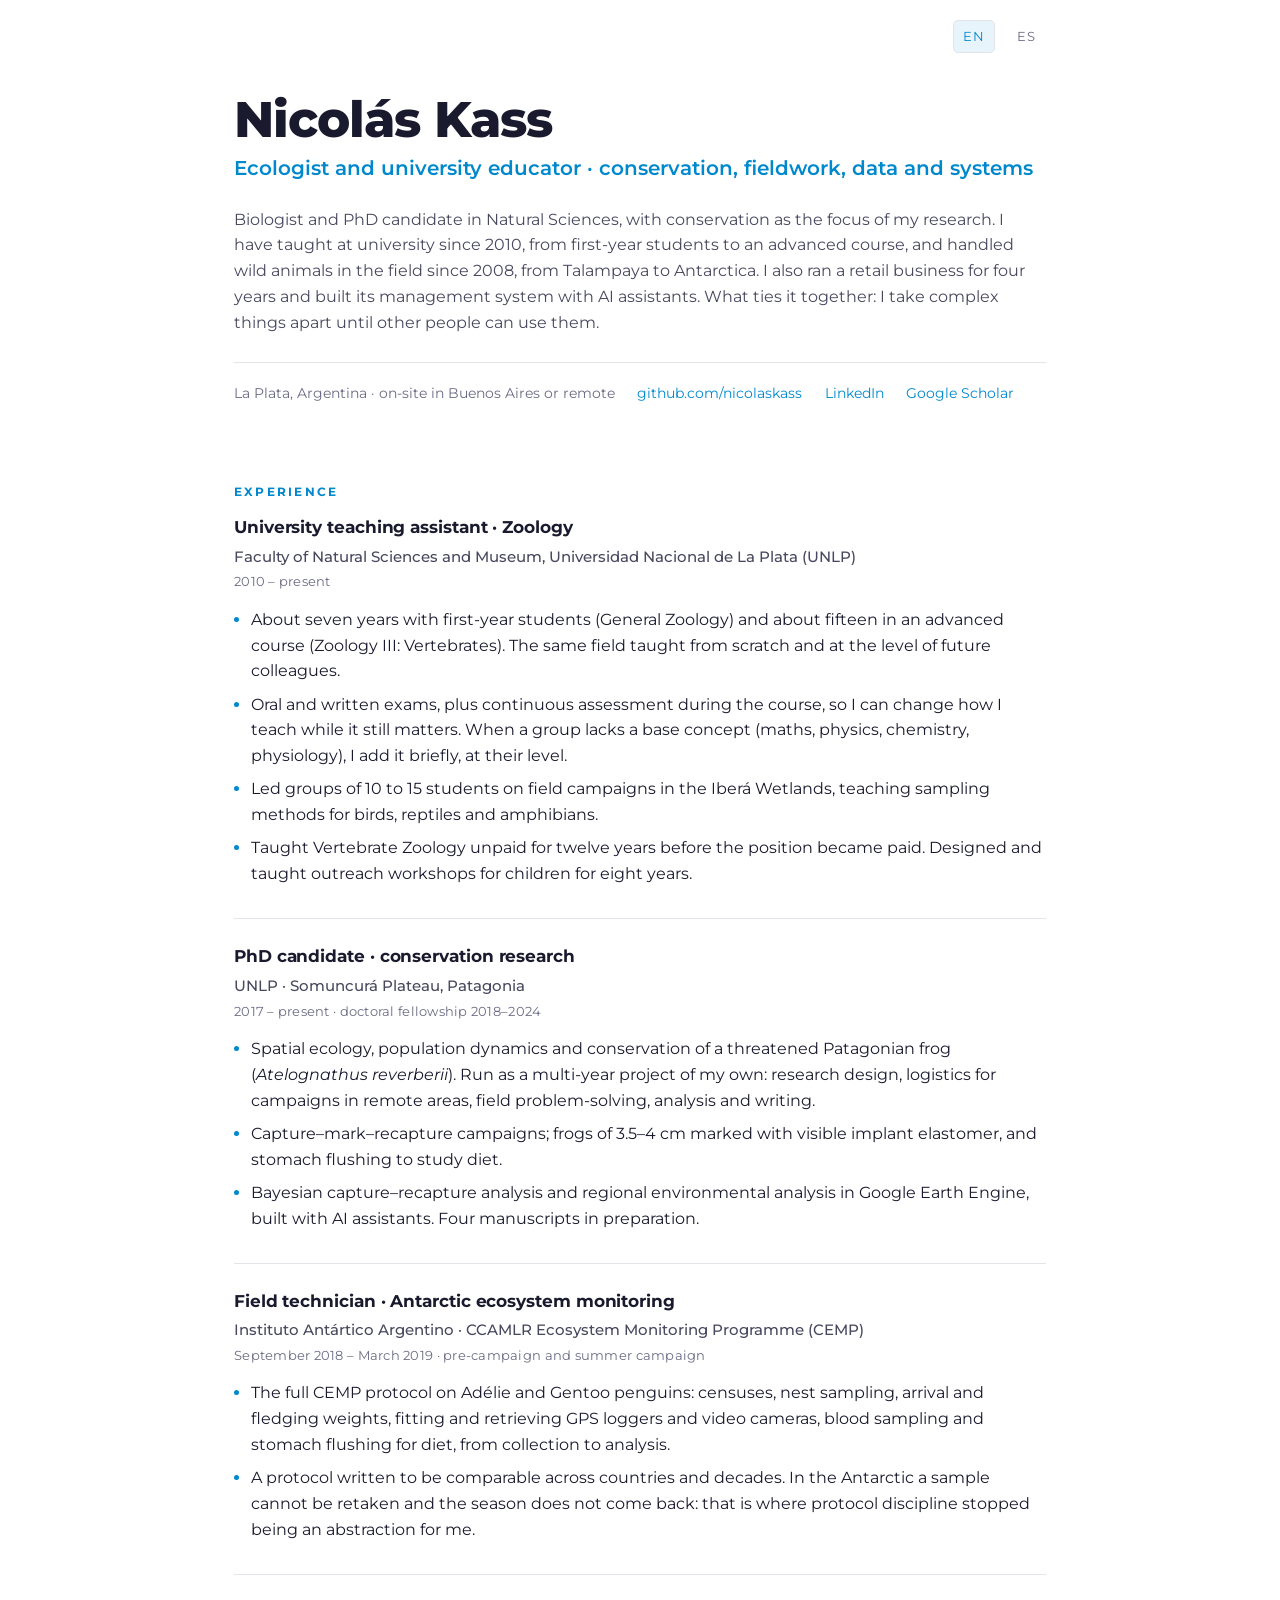
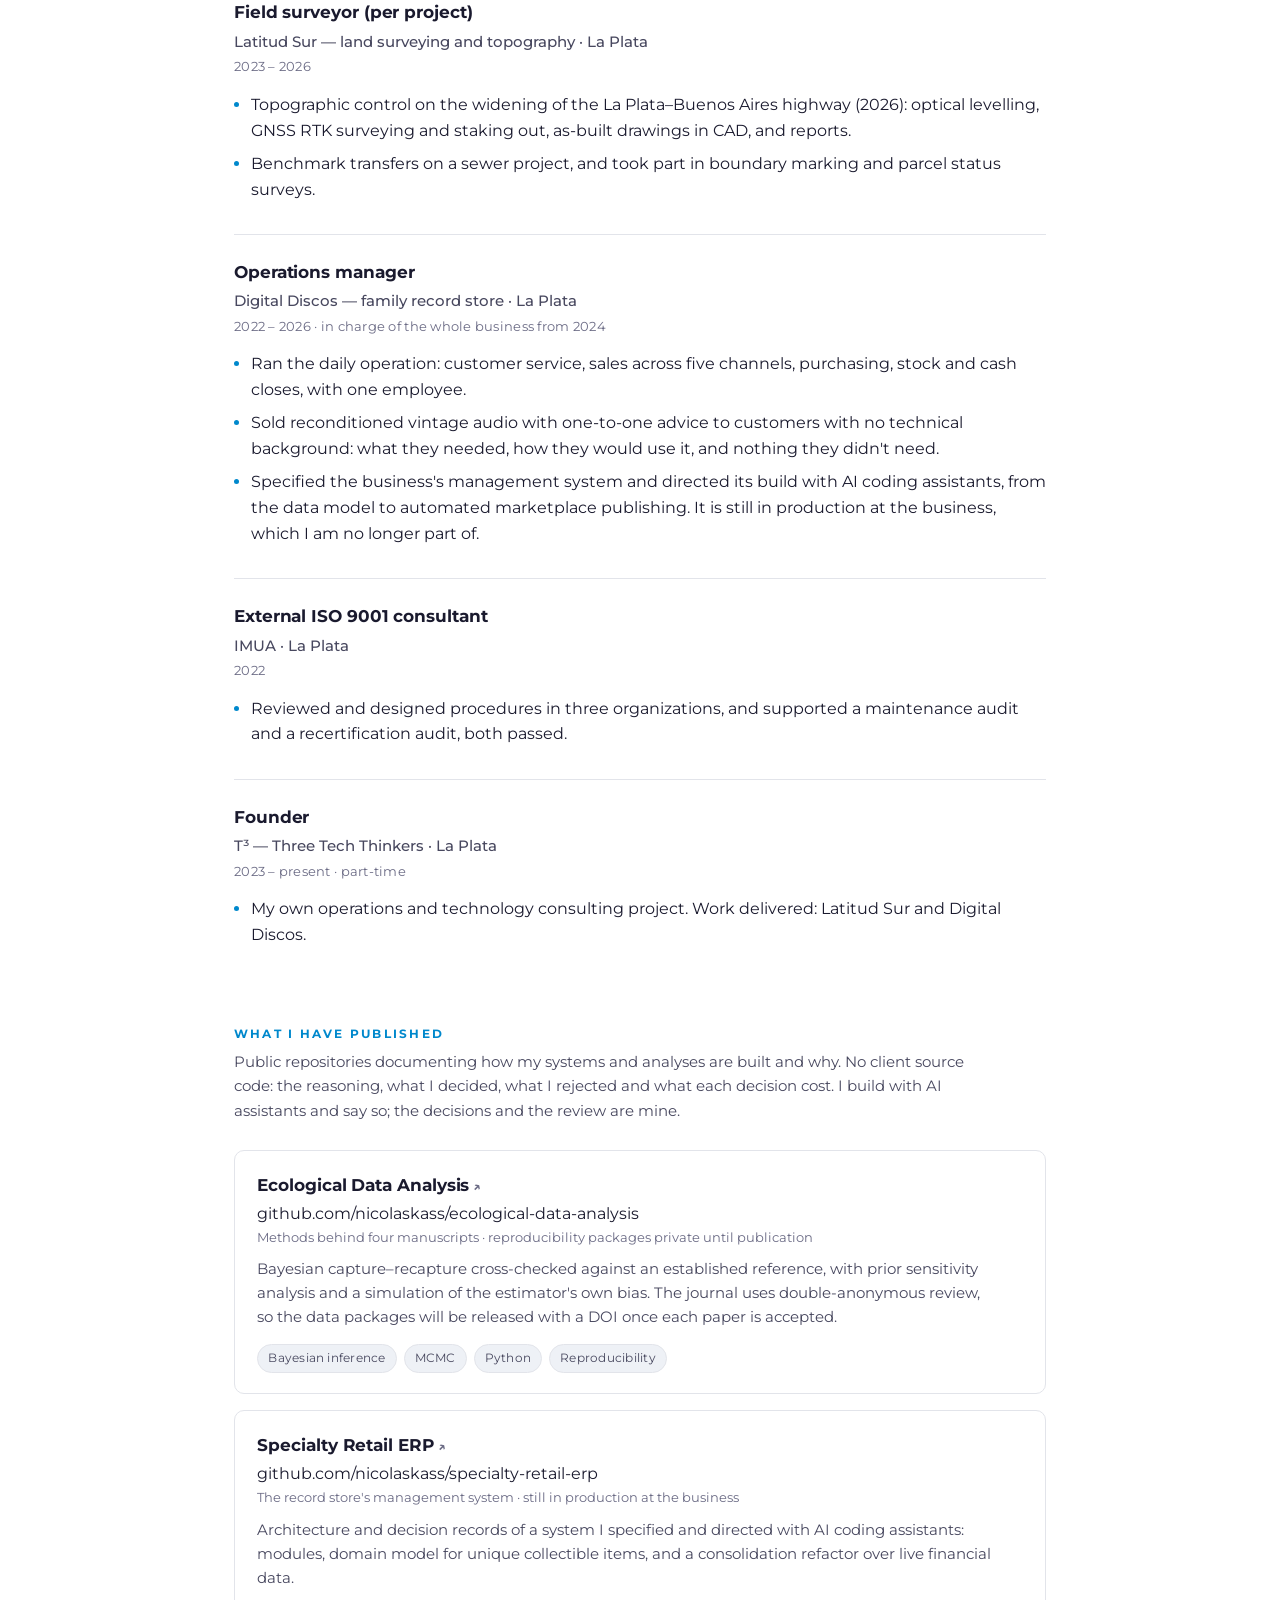
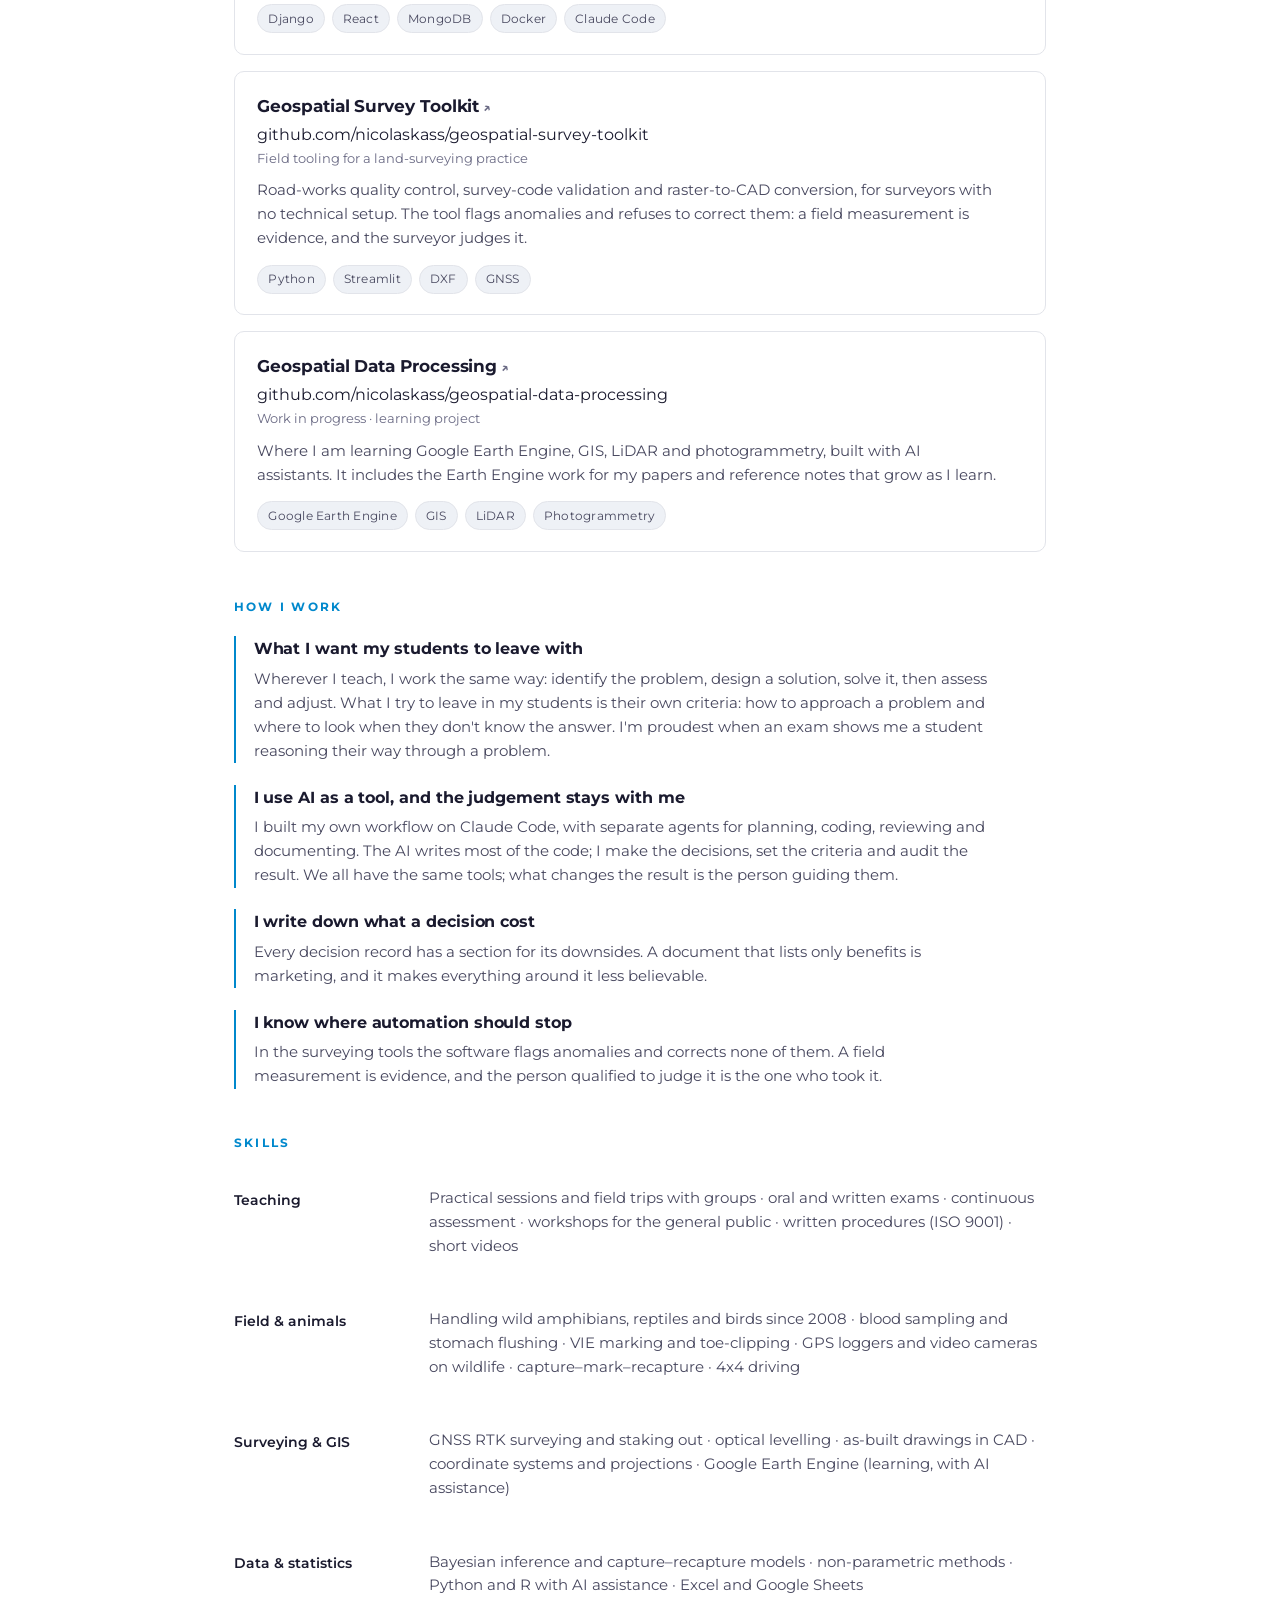
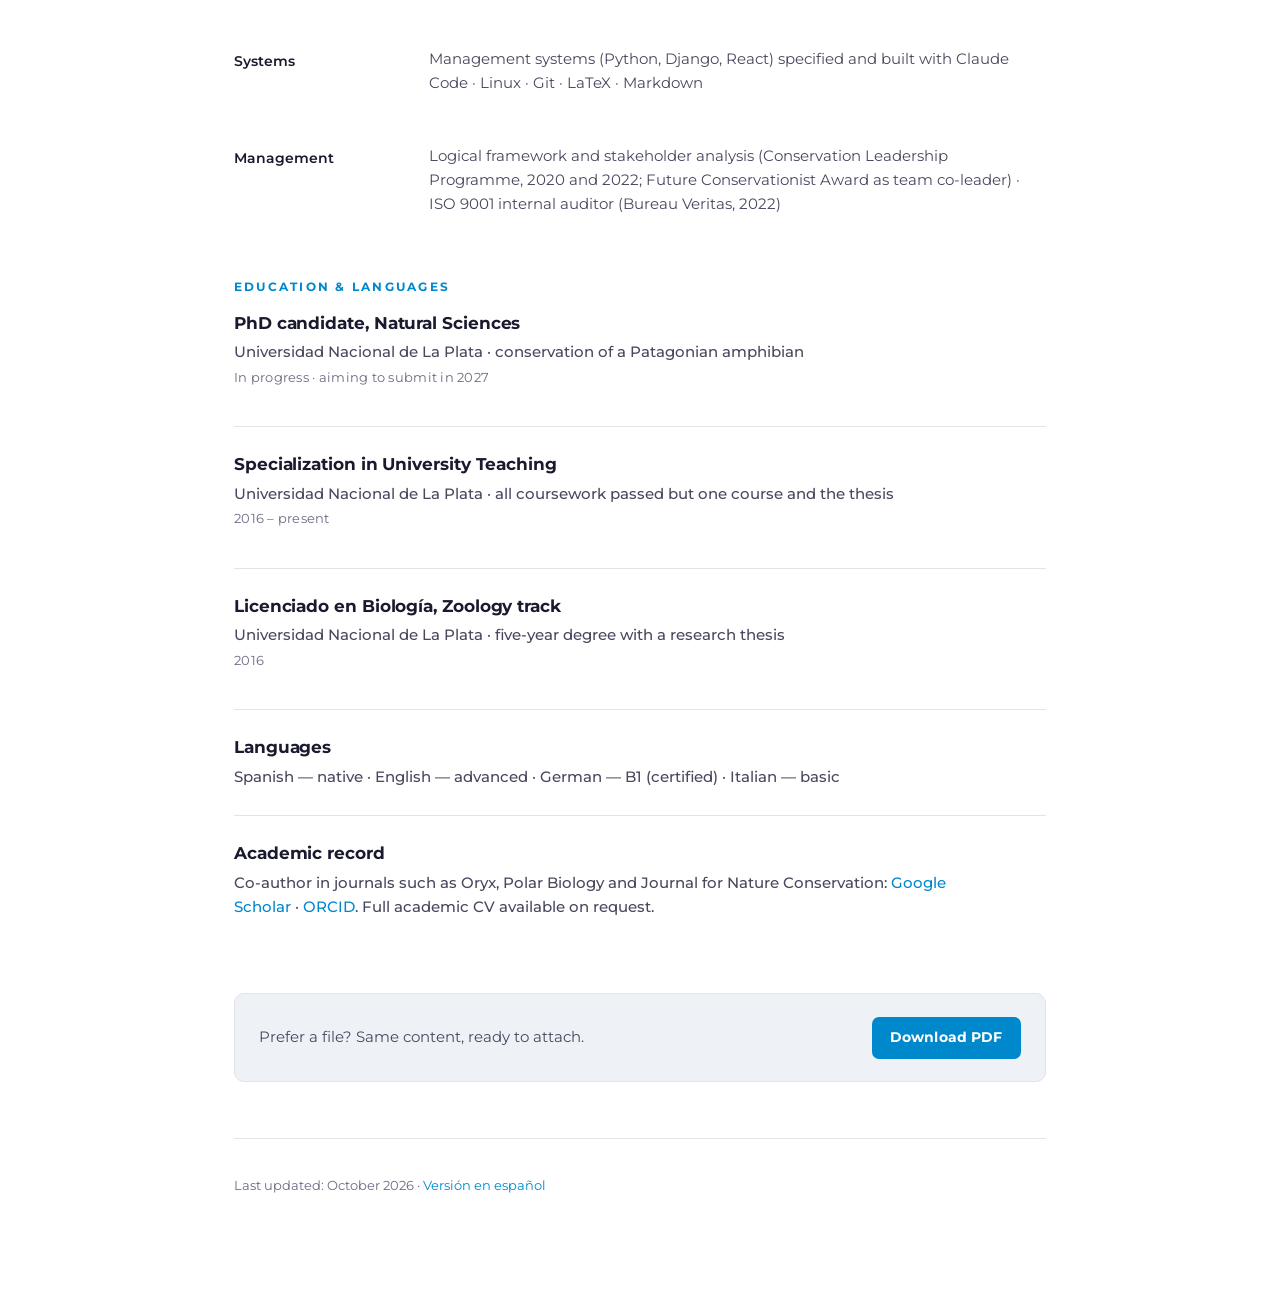
==== commit a467bb97: "CV web: título del principio sobre IA reescrito Co-Authored-By: Claude Opus 5.5 <noreply@anthropic.c" ====
--- a/index.html
+++ b/index.html
@@ -201,7 +201,7 @@
             </p>
         </div>
         <div class="principle">
-            <h3>I use AI as a tool, not as a substitute for judgement</h3>
+            <h3>I use AI as a tool, and the judgement stays with me</h3>
             <p>
                 I built my own workflow on Claude Code, with separate agents for planning, coding,
                 reviewing and documenting. The AI writes most of the code; I make the decisions,
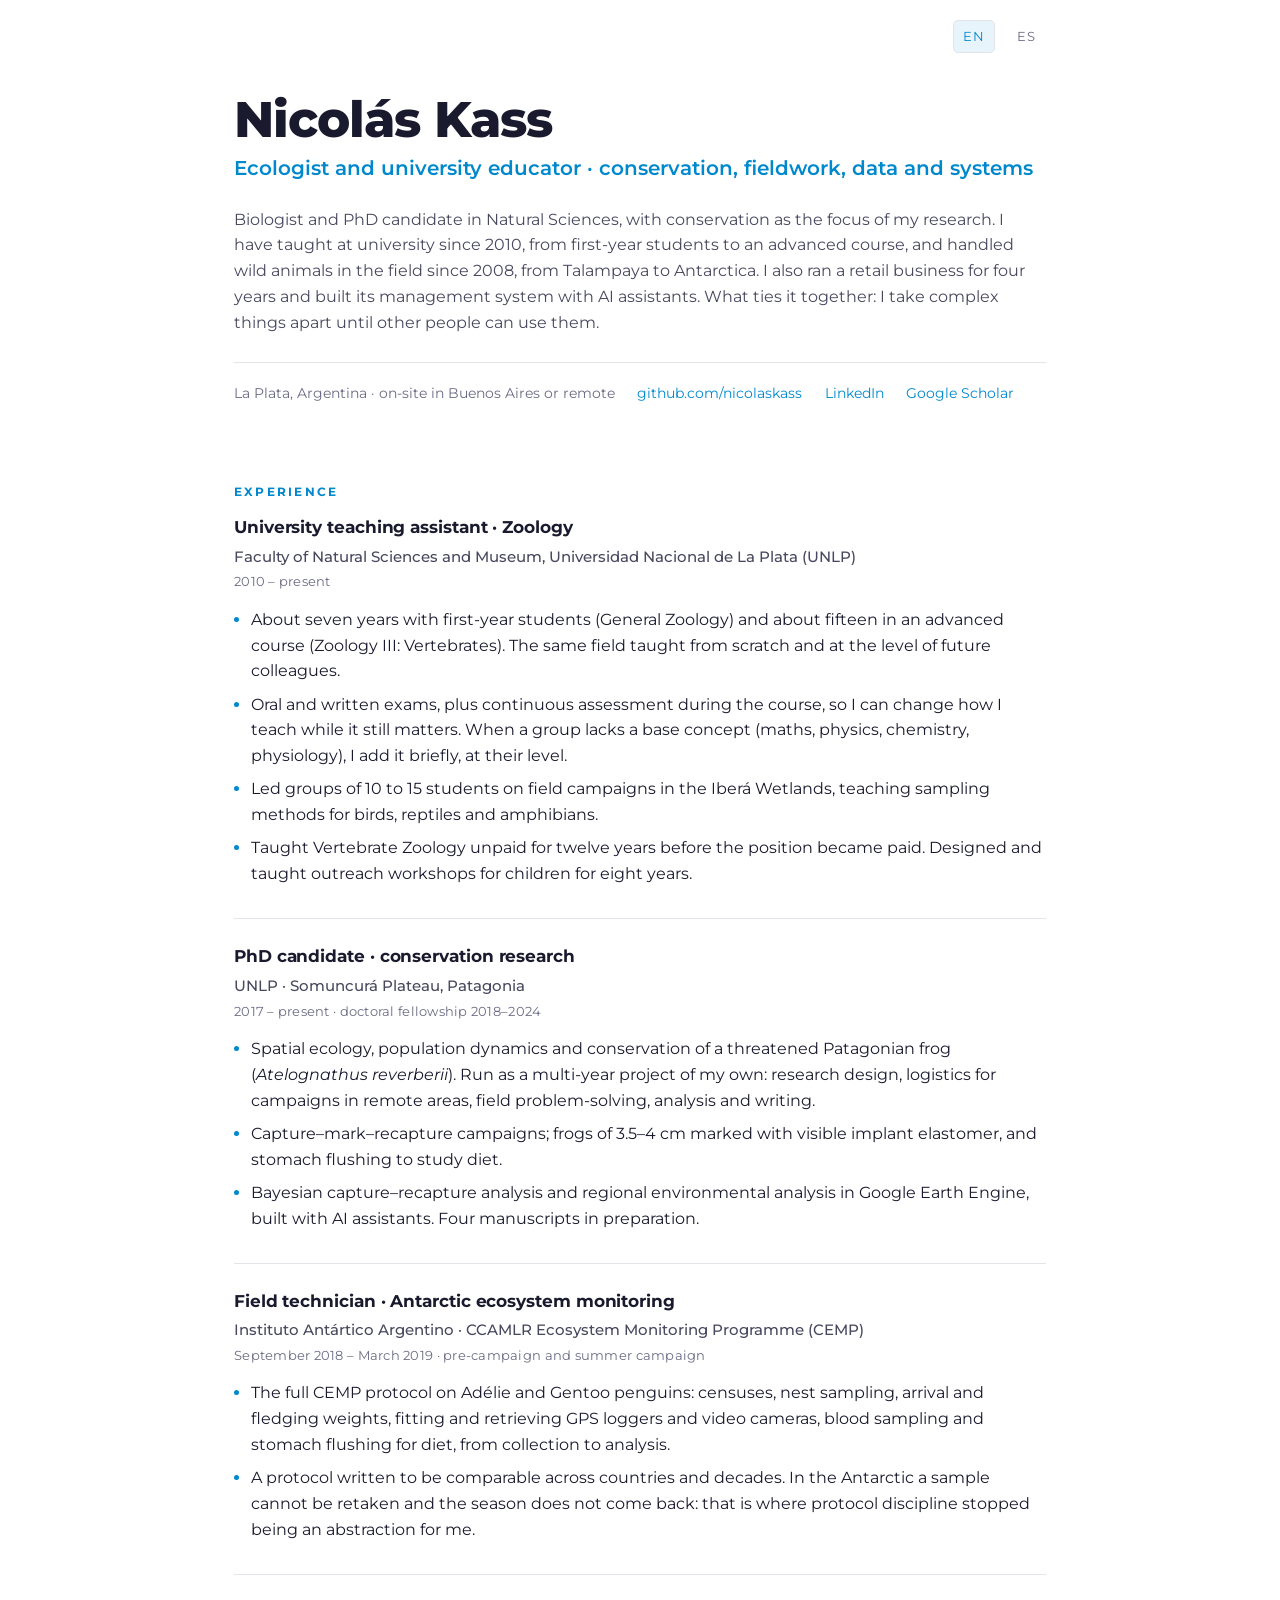
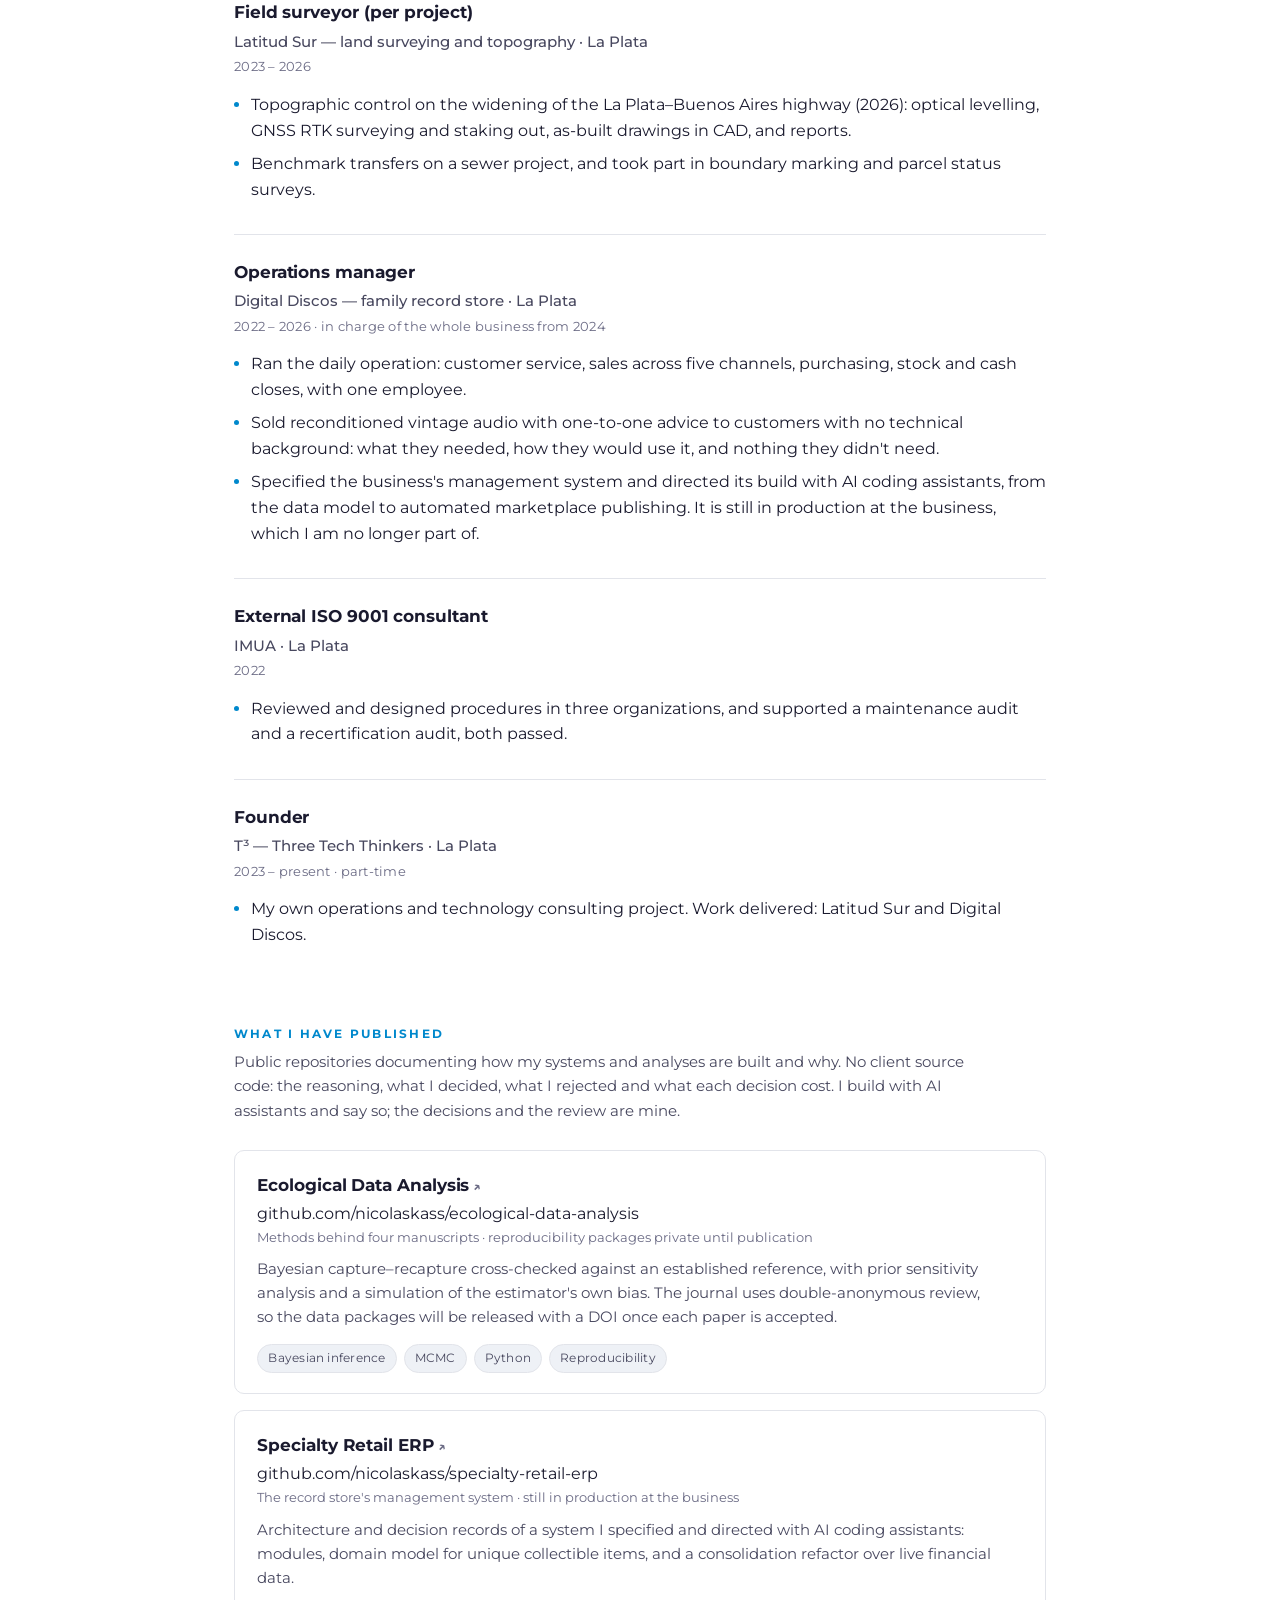
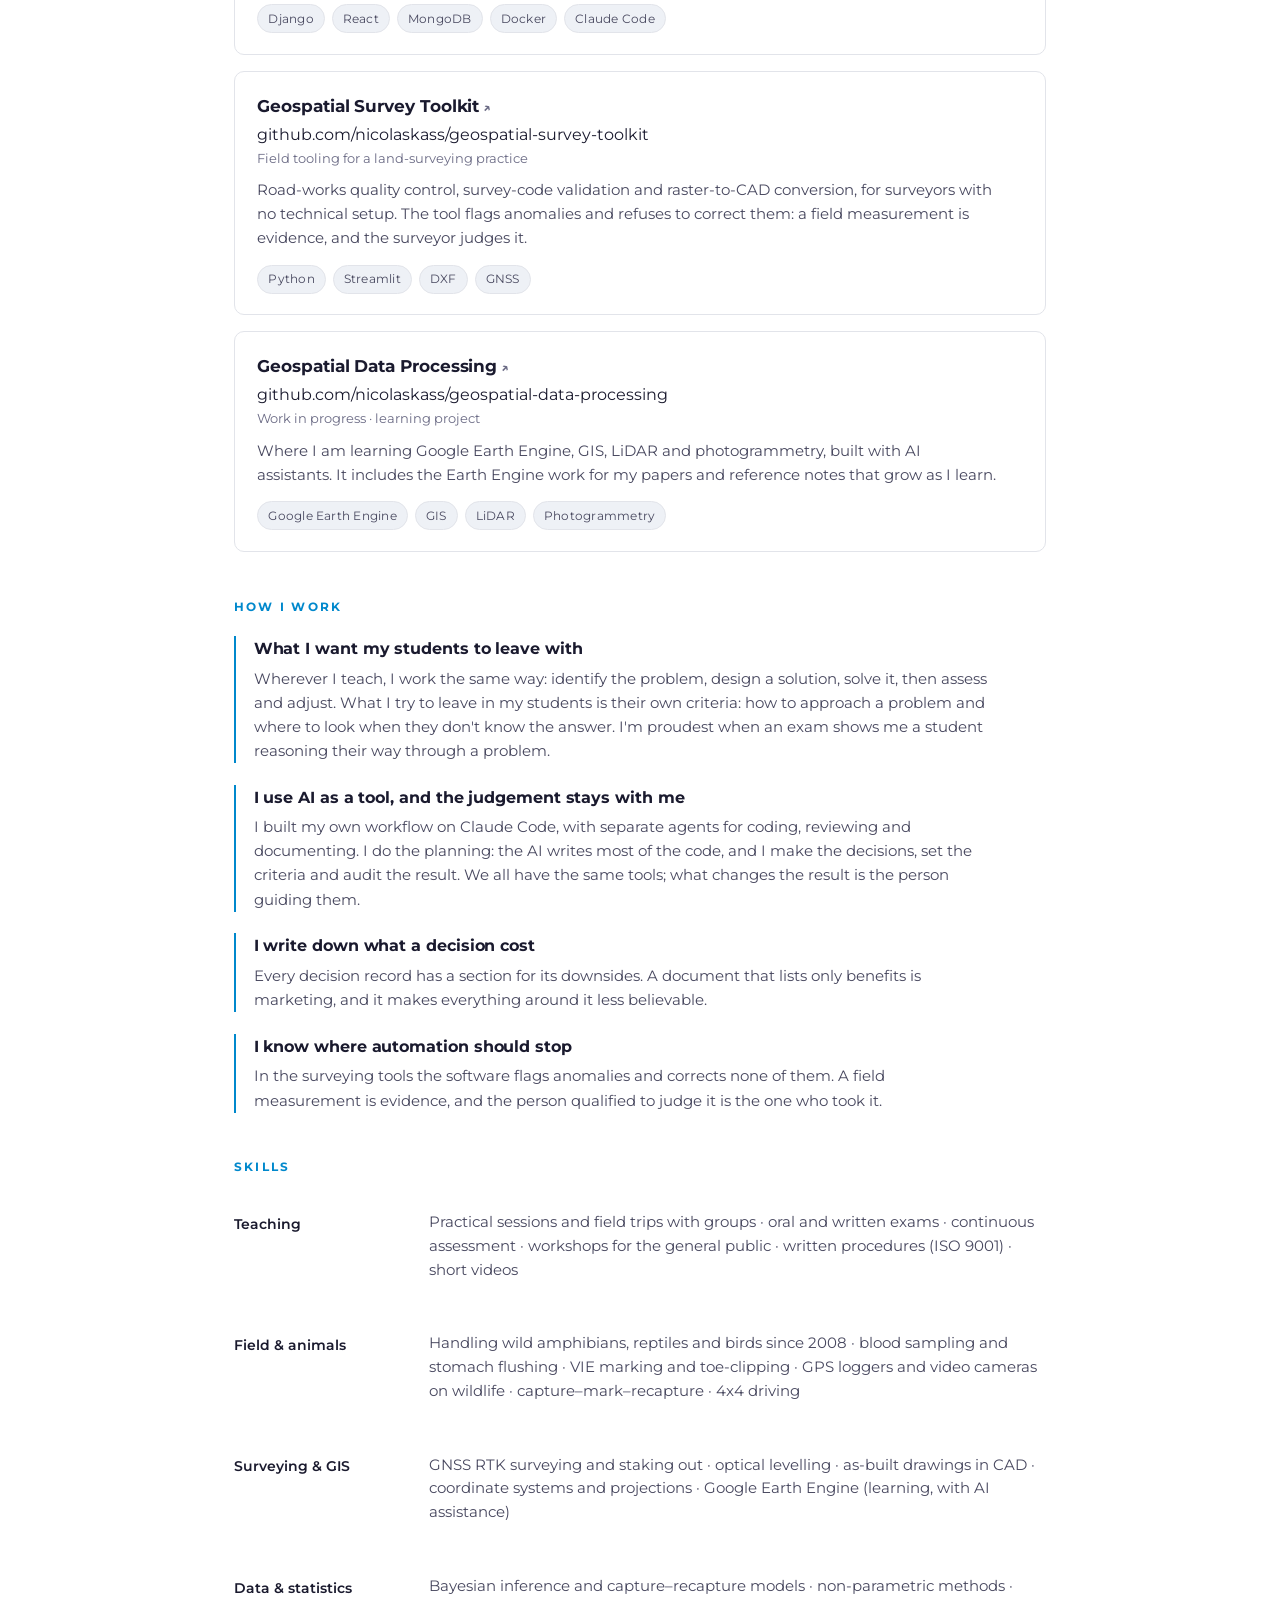
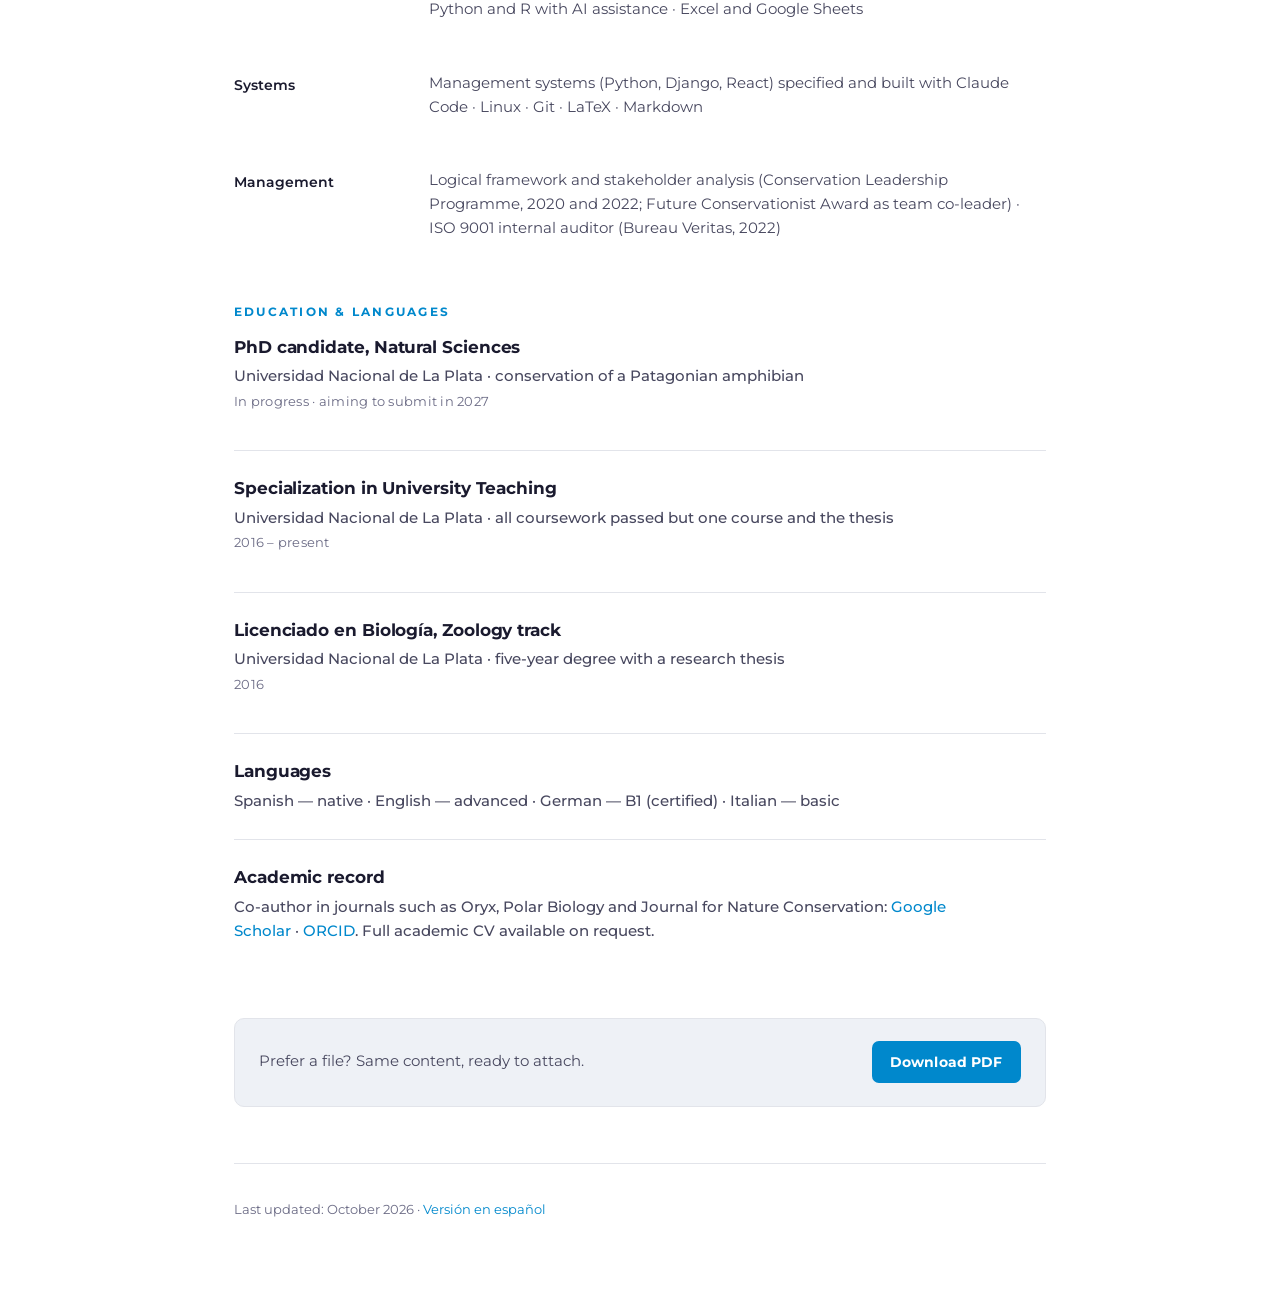
==== commit 3ce4a406: "CV web: la planificación es de Nicolás, no de los agentes Co-Authored-By: Claude Opus 5.5 <noreply@a" ====
--- a/index.html
+++ b/index.html
@@ -203,9 +203,9 @@
         <div class="principle">
             <h3>I use AI as a tool, and the judgement stays with me</h3>
             <p>
-                I built my own workflow on Claude Code, with separate agents for planning, coding,
-                reviewing and documenting. The AI writes most of the code; I make the decisions,
-                set the criteria and audit the result. We all have the same tools; what changes
+                I built my own workflow on Claude Code, with separate agents for coding, reviewing
+                and documenting. I do the planning: the AI writes most of the code, and I make the
+                decisions, set the criteria and audit the result. We all have the same tools; what changes
                 the result is the person guiding them.
             </p>
         </div>
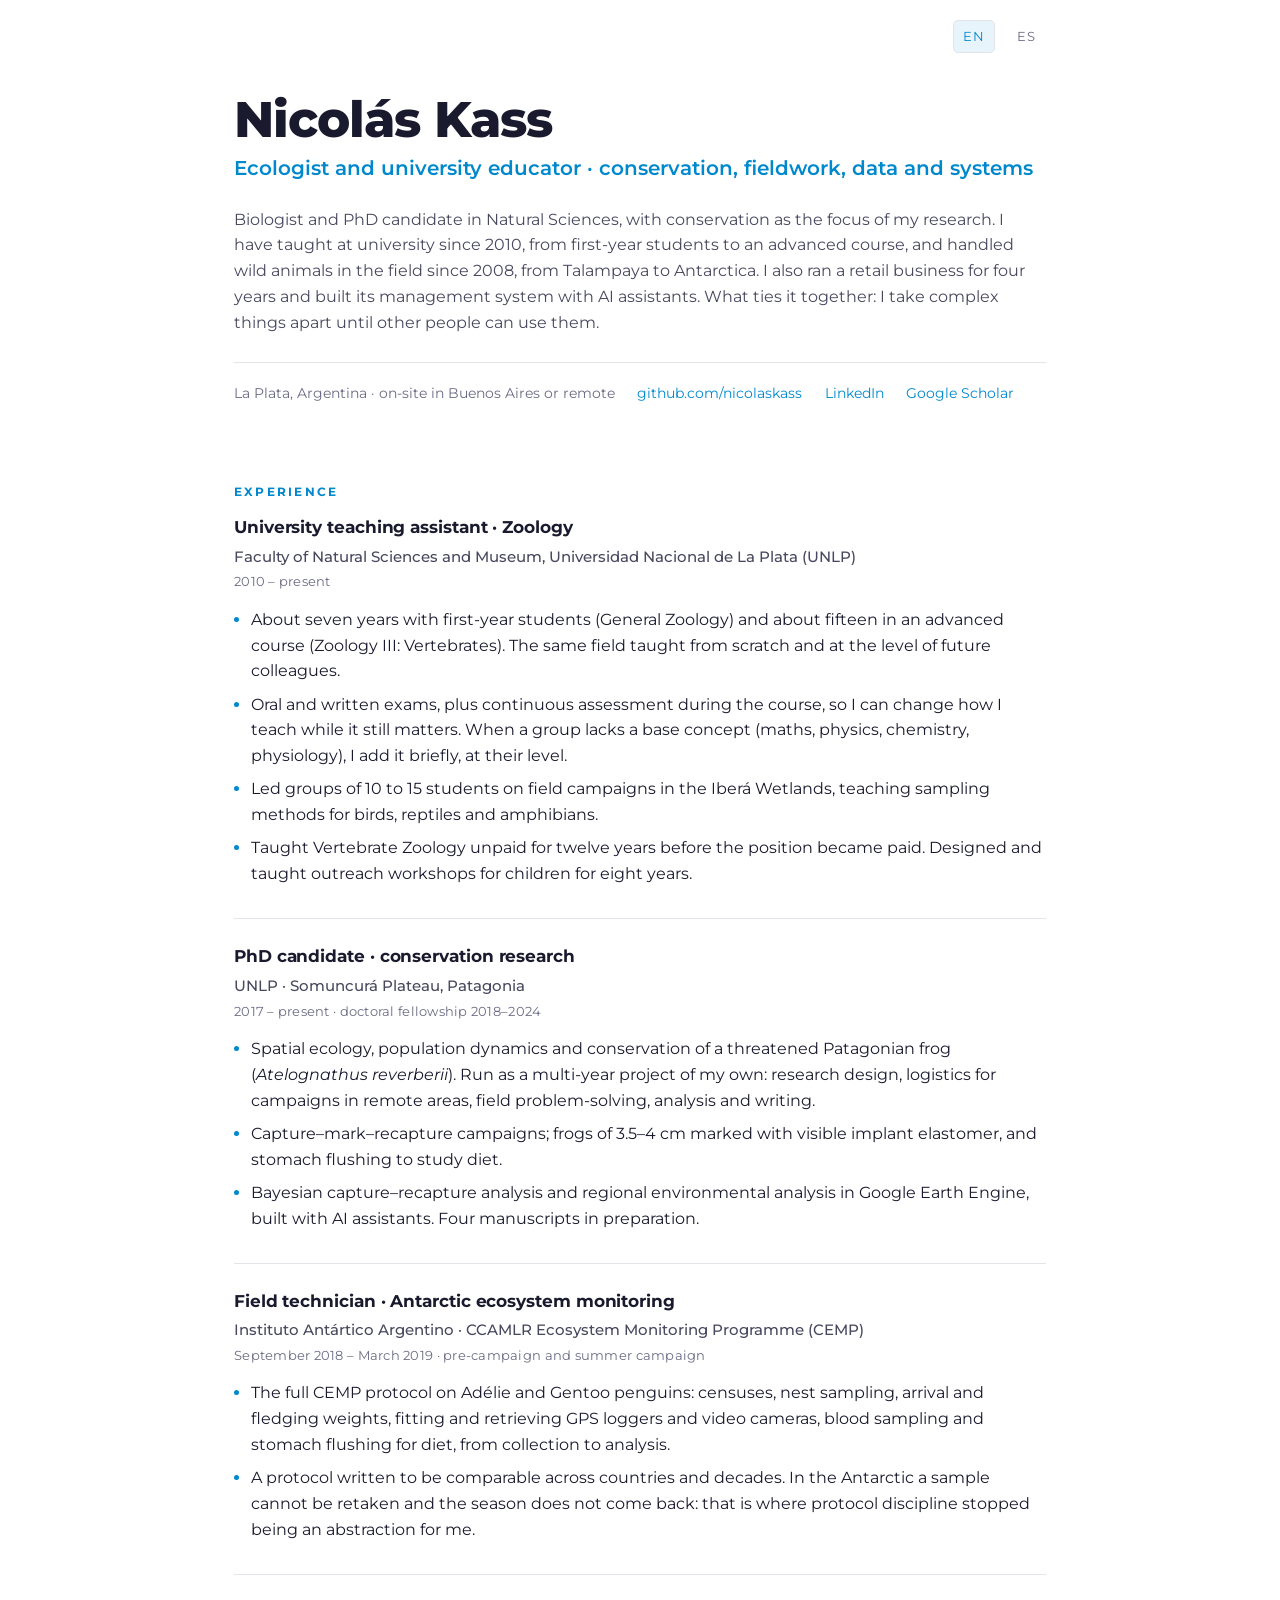
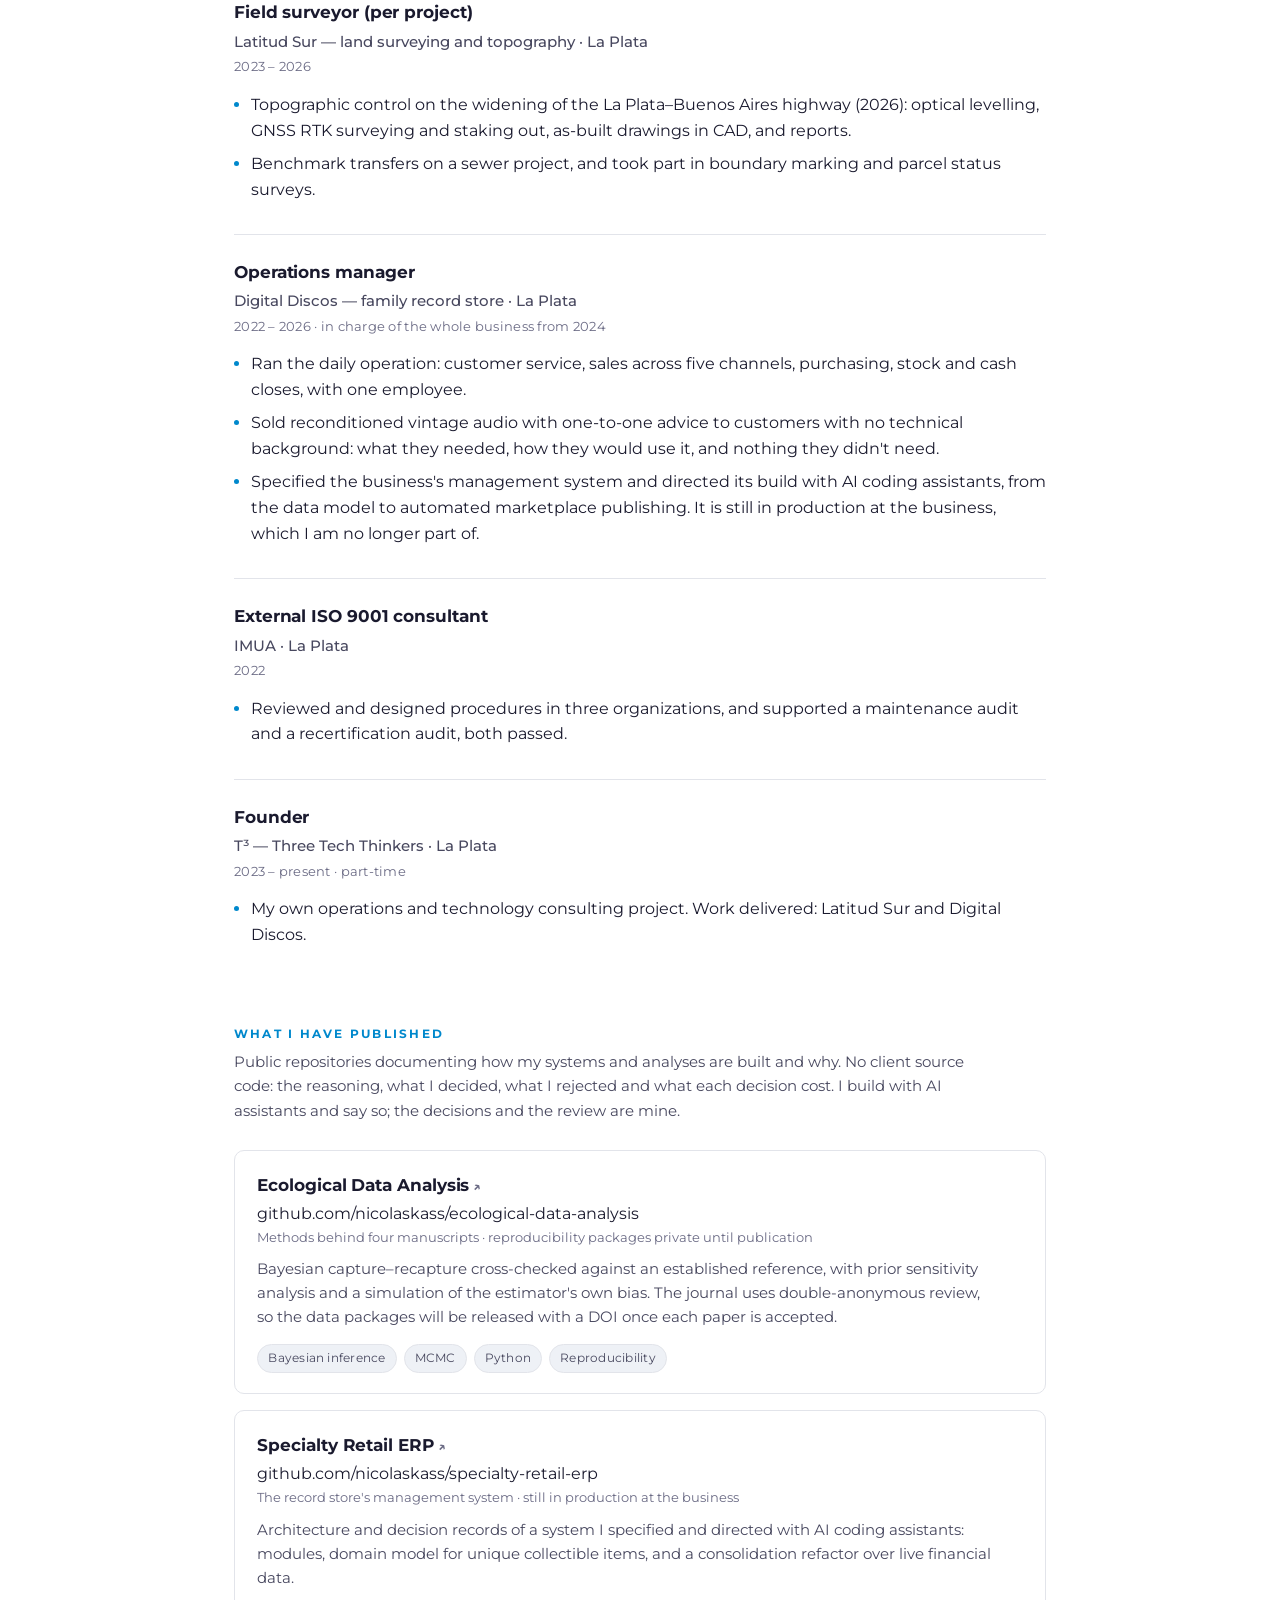
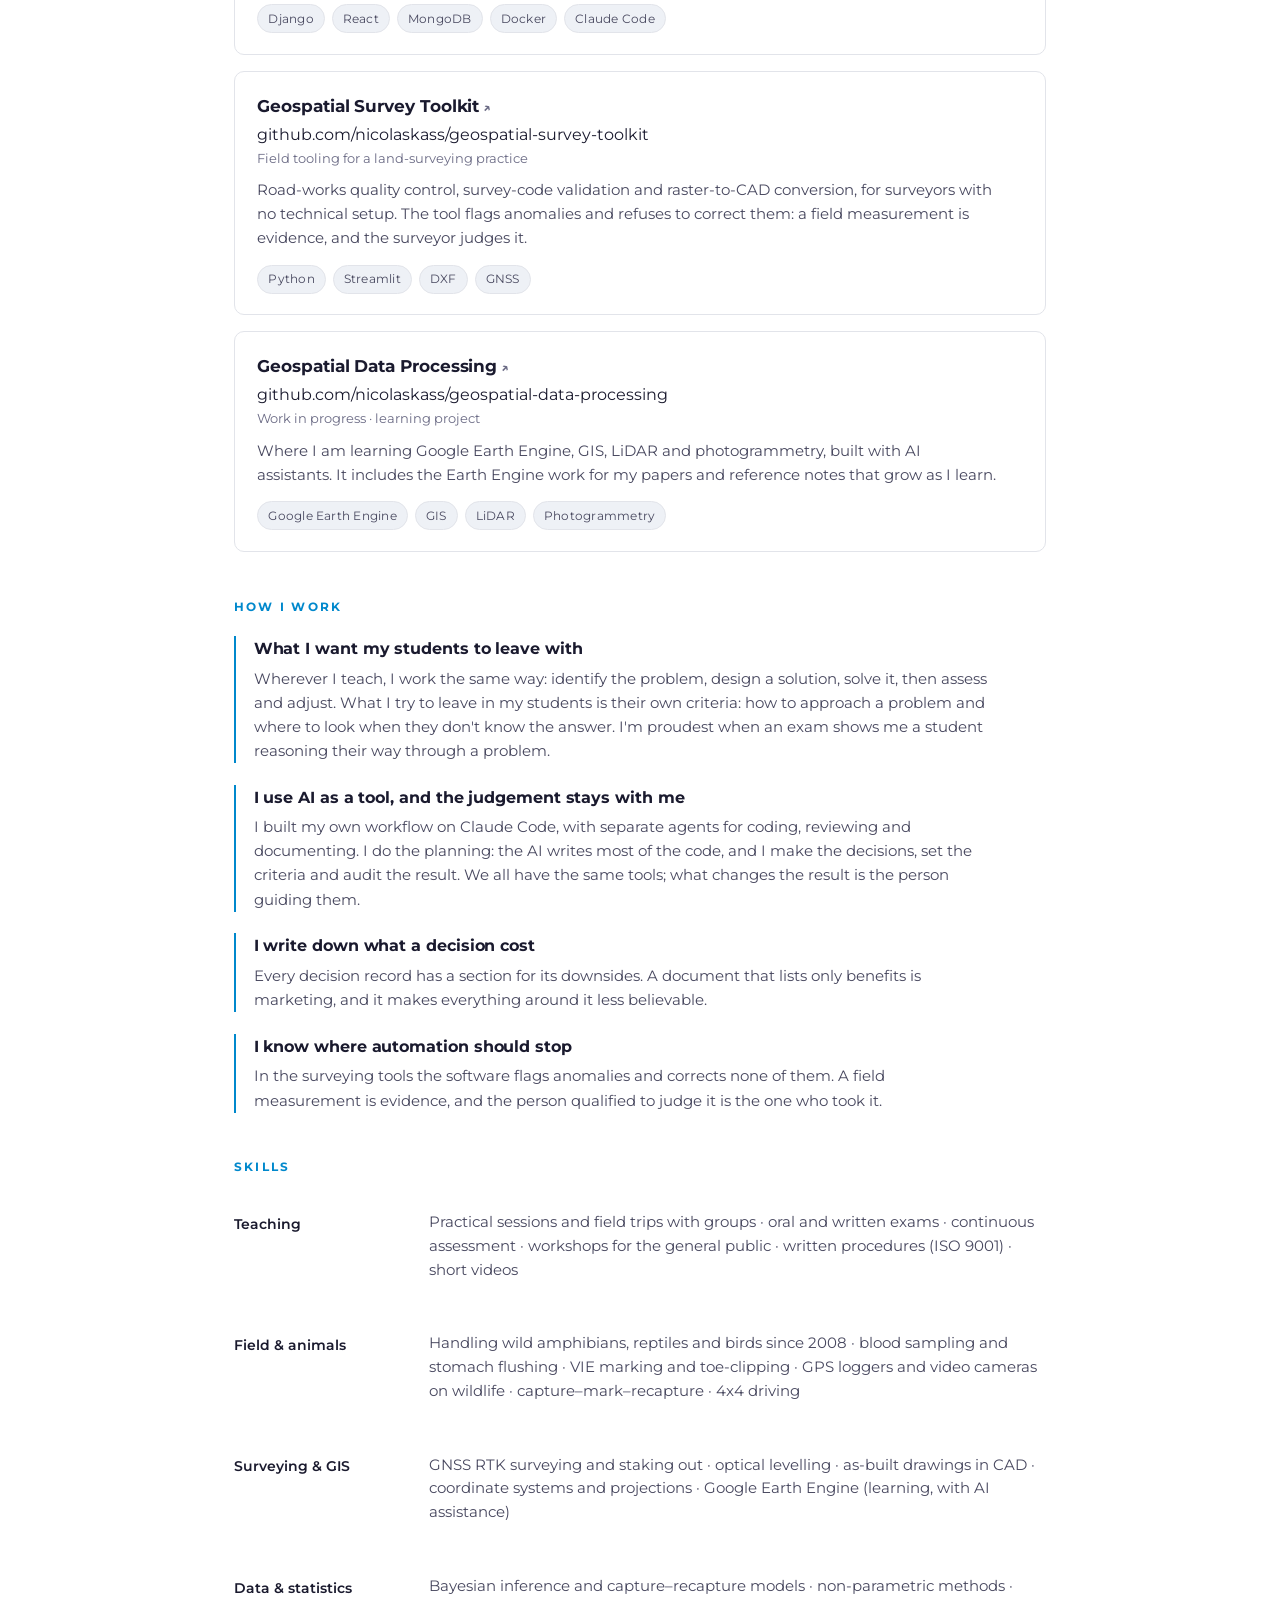
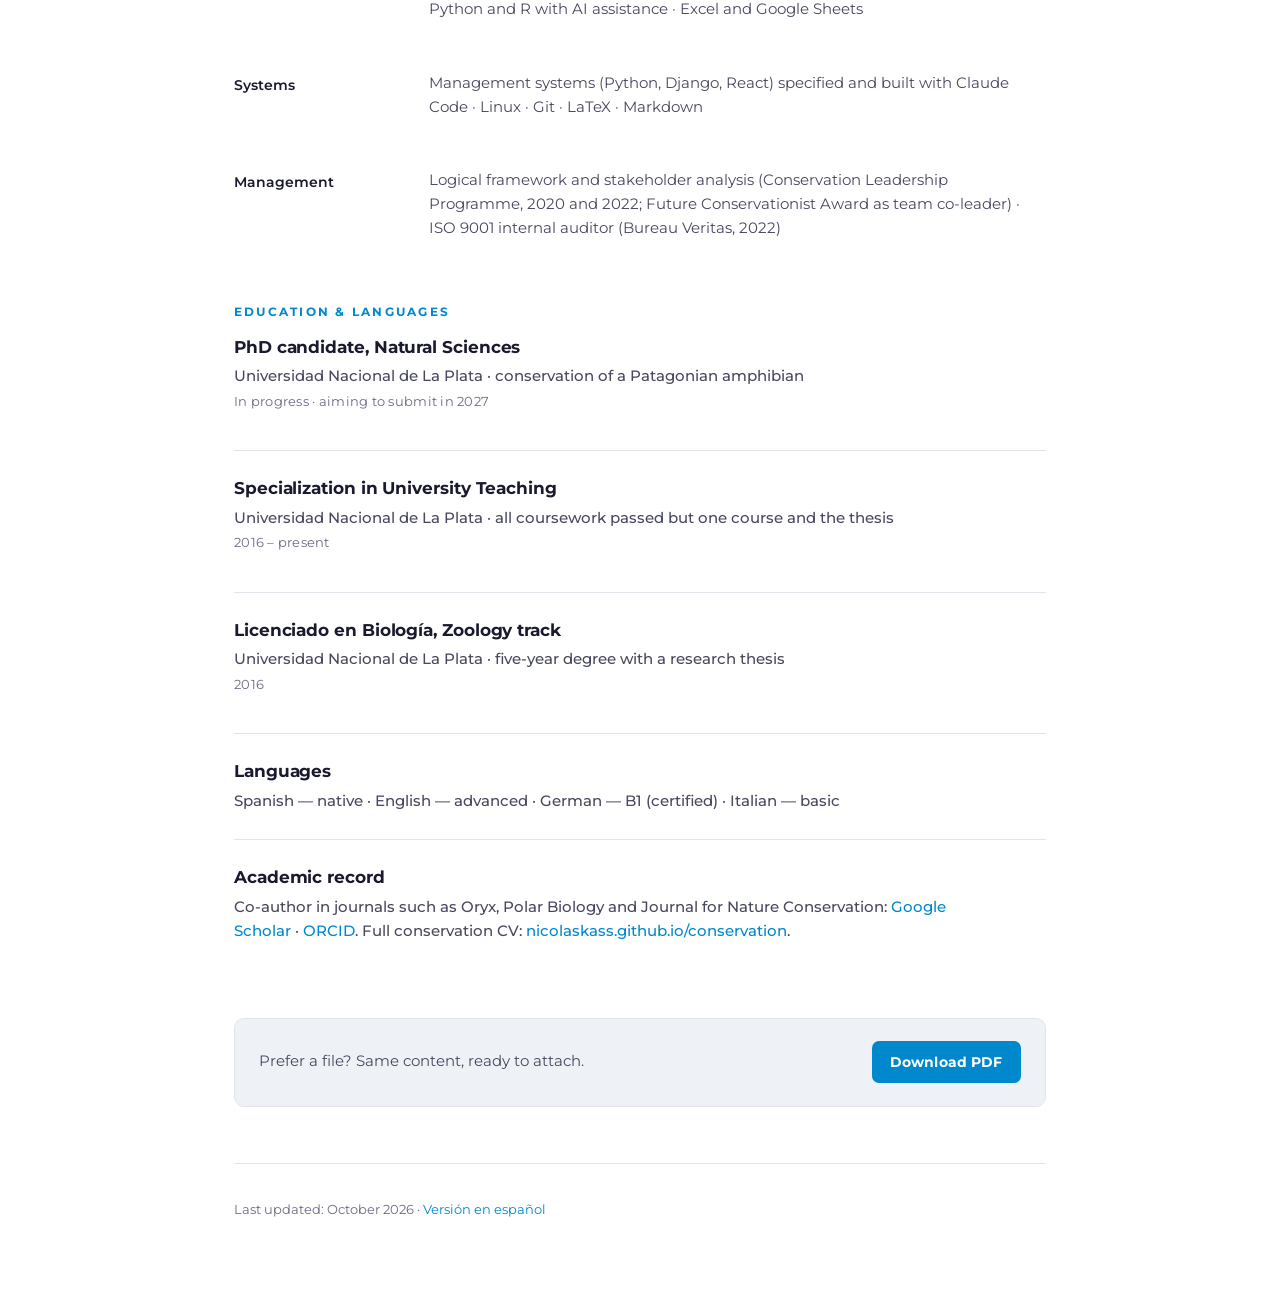
==== commit 53b496af: "CV de conservación (EN/ES) en /conservation y enlace desde el CV general" ====
--- a/index.html
+++ b/index.html
@@ -282,7 +282,7 @@
         <h3>Academic record</h3>
         <p class="org">Co-author in journals such as Oryx, Polar Biology and Journal for Nature Conservation:
         <a href="https://scholar.google.com/citations?user=9yDA16YAAAAJ">Google Scholar</a> ·
-        <a href="https://orcid.org/0000-0001-9245-8796">ORCID</a>. Full academic CV available on request.</p>
+        <a href="https://orcid.org/0000-0001-9245-8796">ORCID</a>. Full conservation CV: <a href="conservation/">nicolaskass.github.io/conservation</a>.</p>
     </article>
 </section>
 
